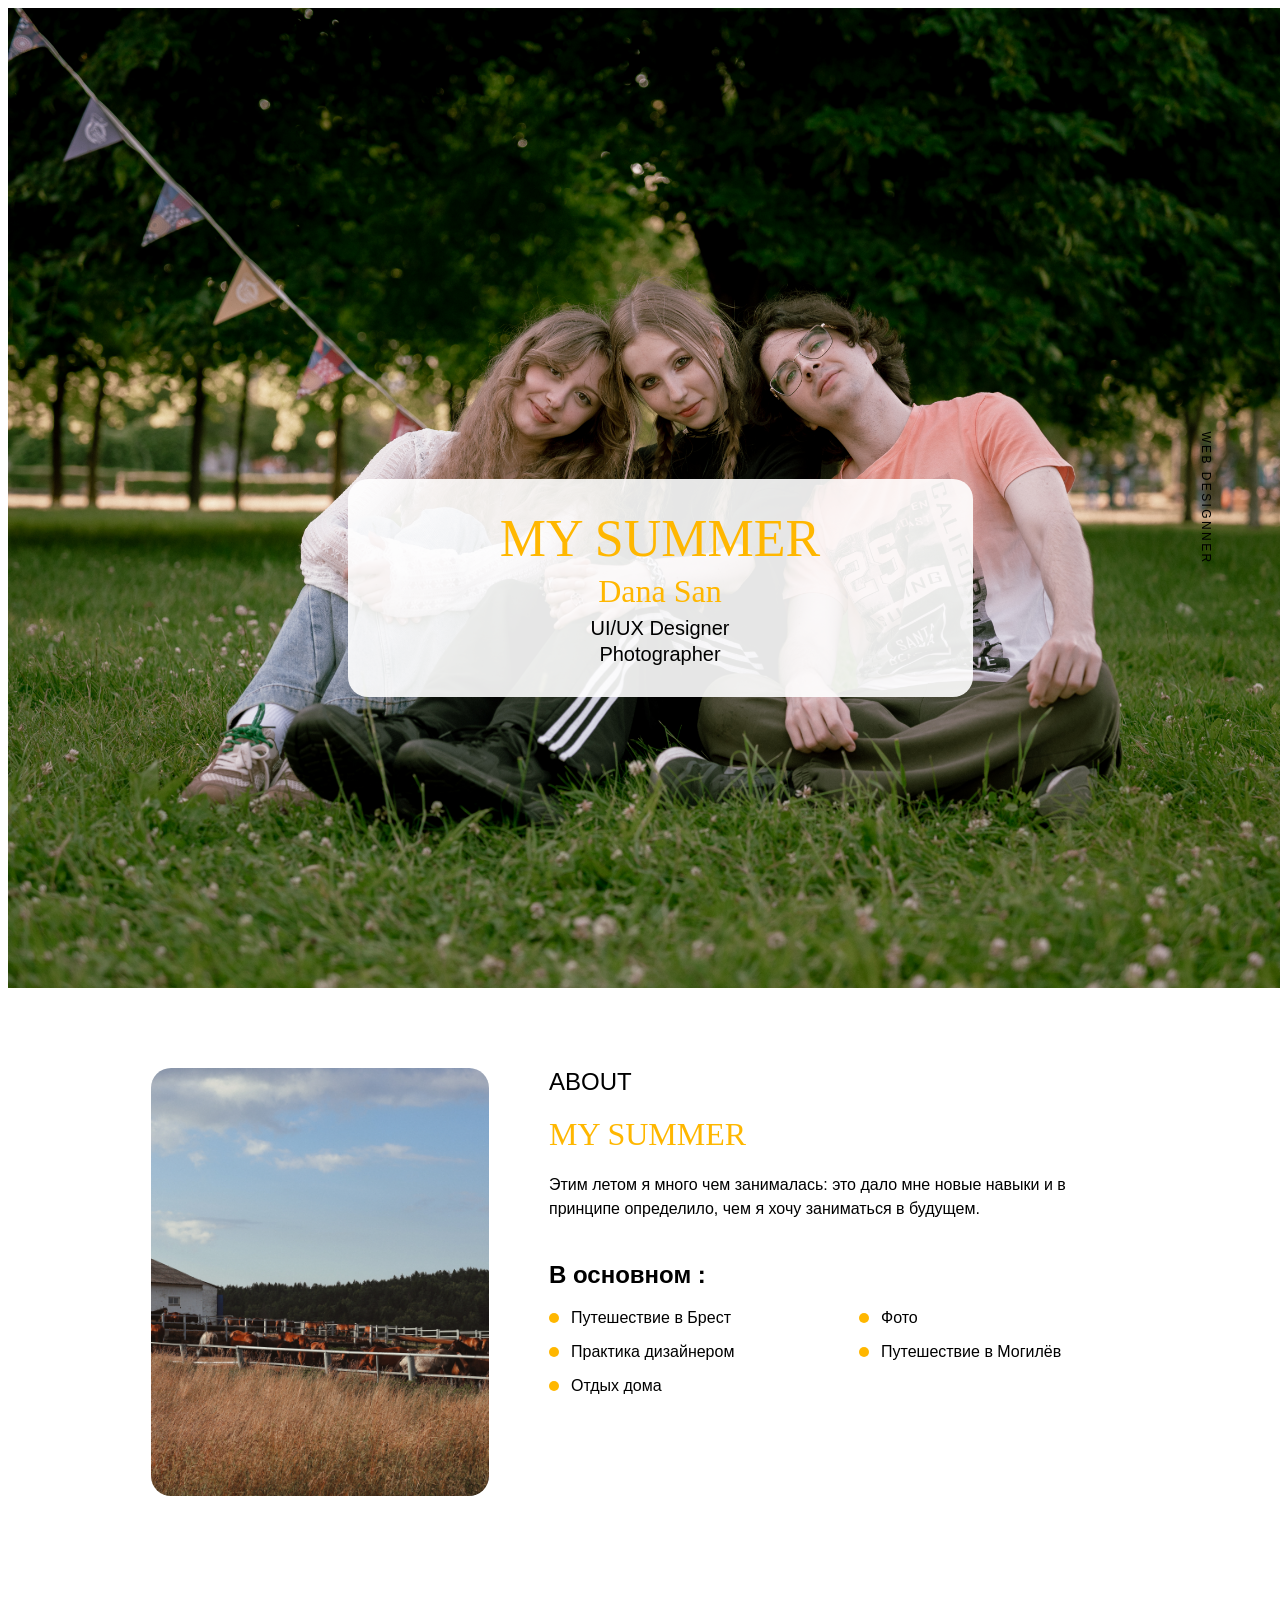
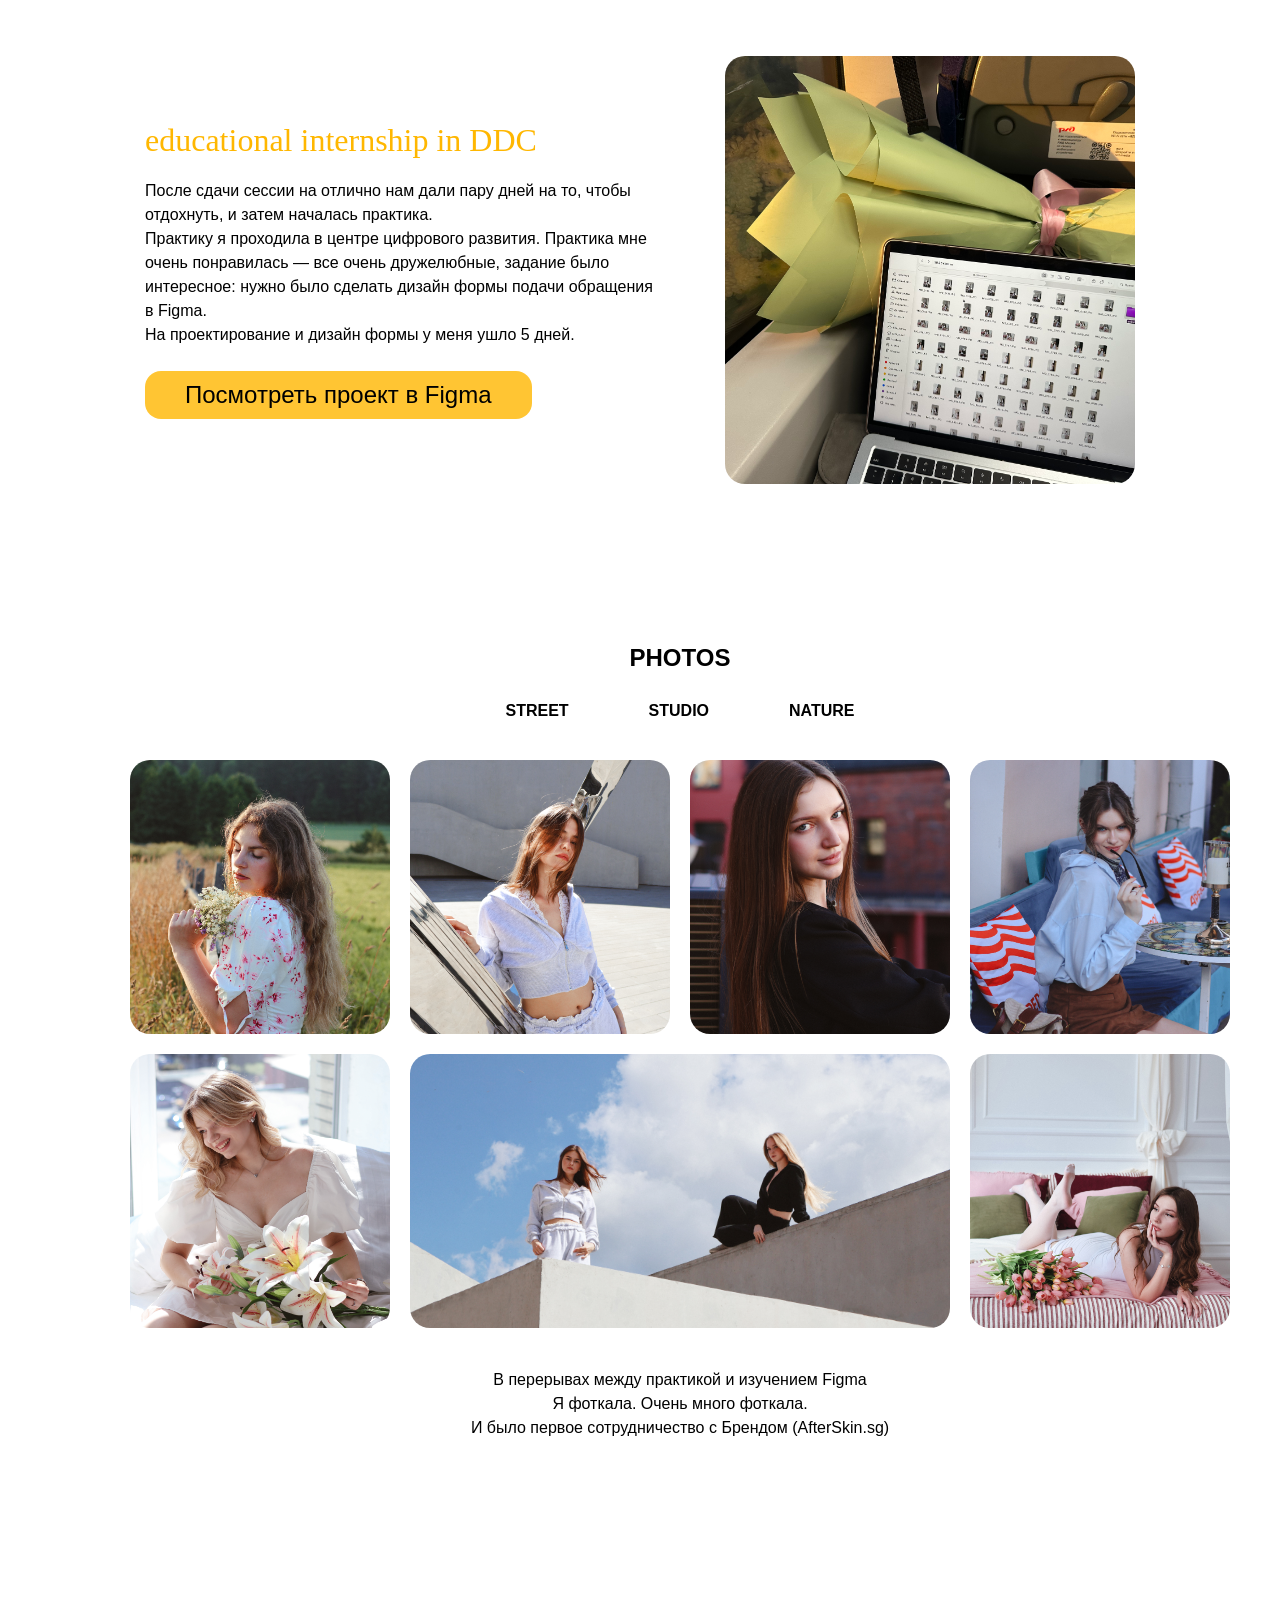
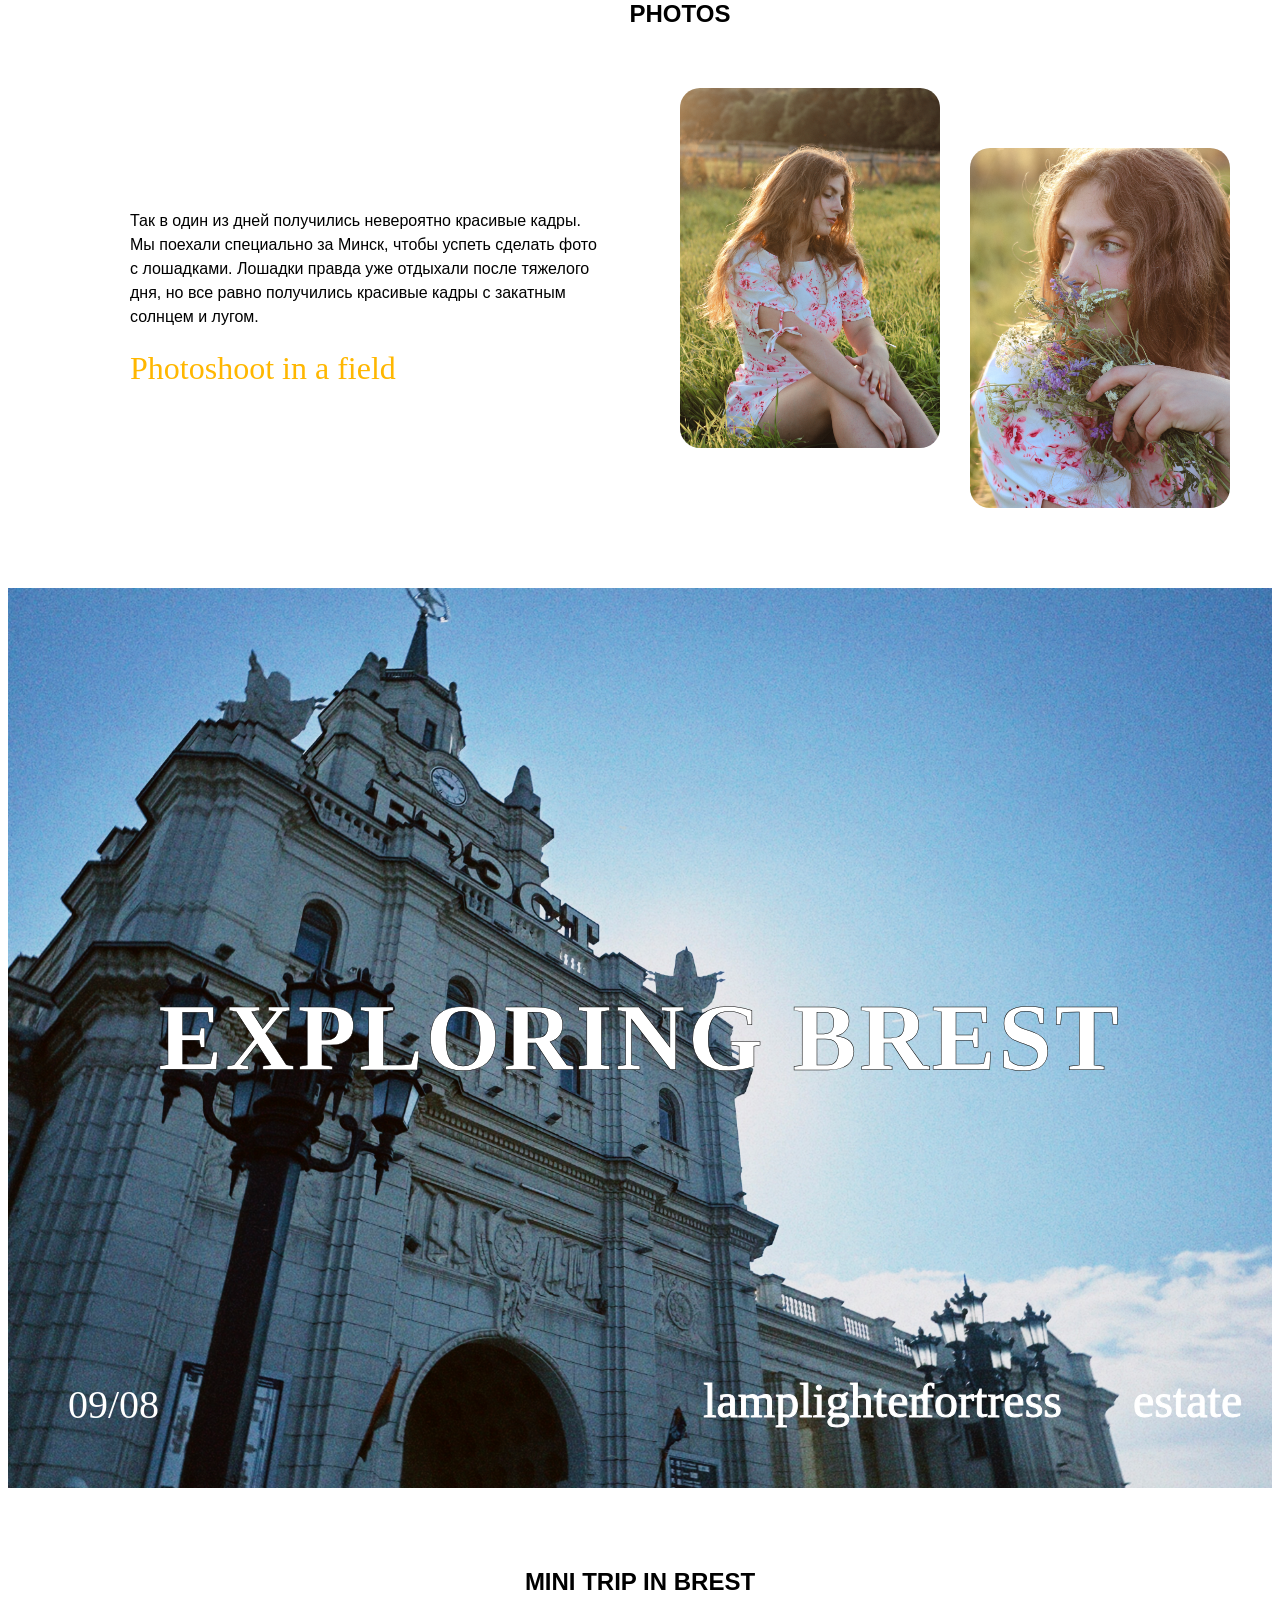
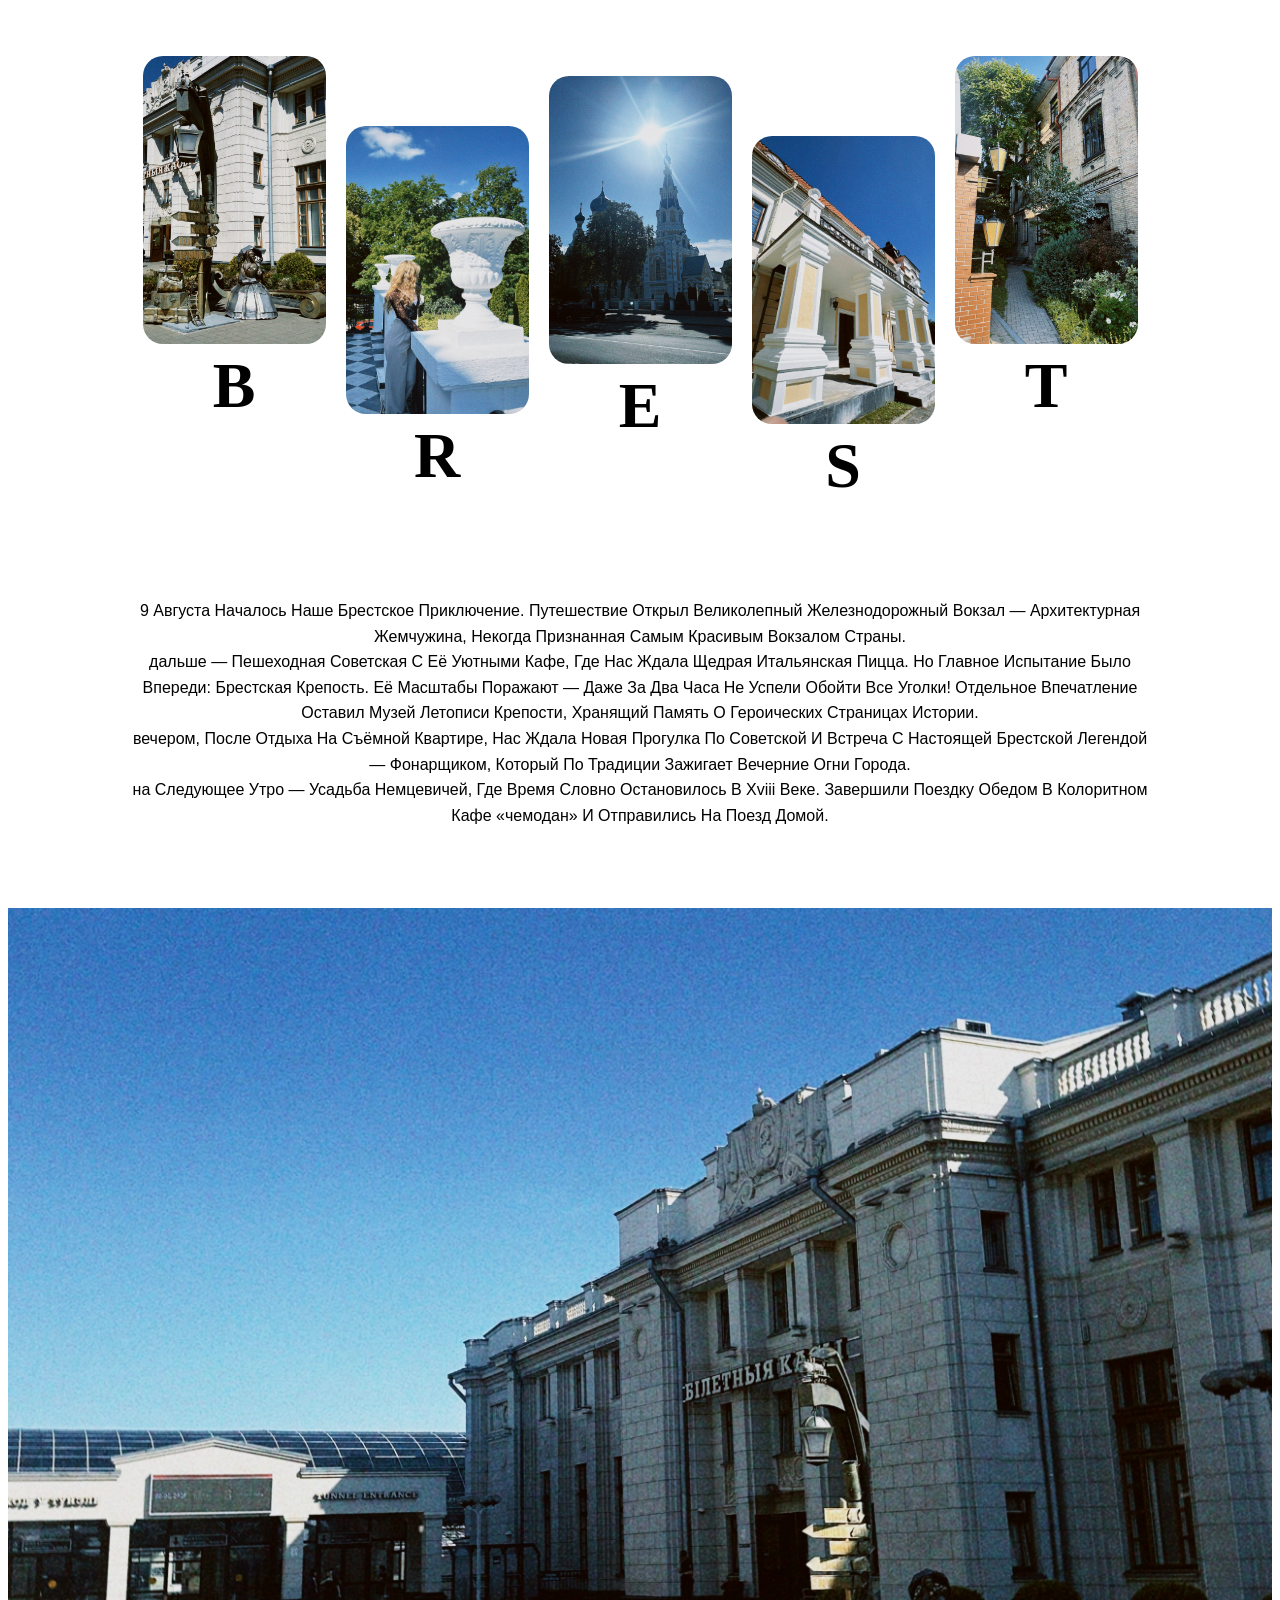
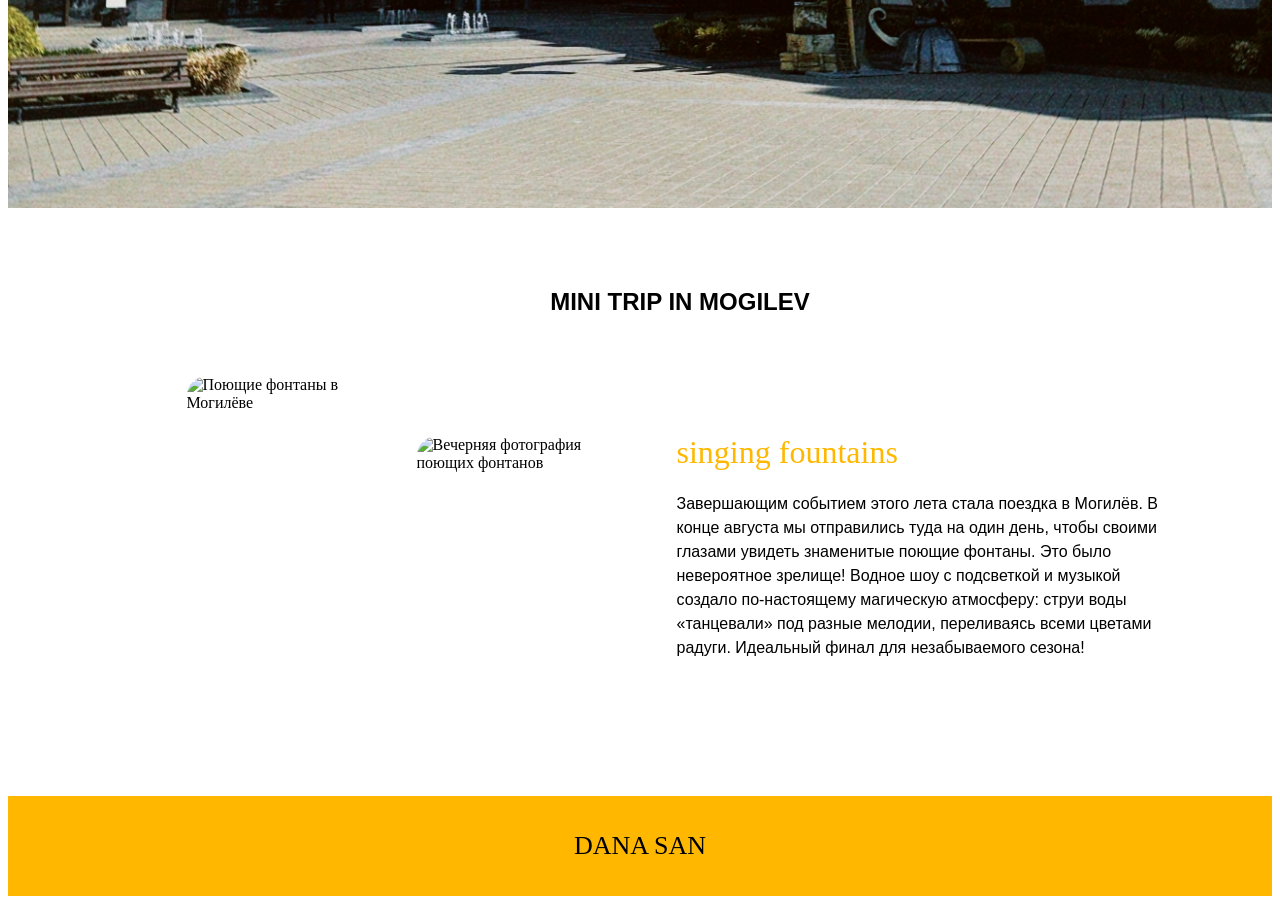
==== index.html @ e468dd1e "feat: init" ====
<!DOCTYPE html>
<html lang="ru">
<head>
<meta charset="utf-8">
<meta name="viewport" content="width=device-width, initial-scale=1">
<meta name="description" content="Летнее портфолио UI/UX дизайнера и фотографа Dana San.">
<link rel="stylesheet" href="globals.css">
<link rel="stylesheet" href="styleguide.css">
<link rel="stylesheet" href="style.css">
<title>My Summer — Dana San Visuals</title>
</head>
<body>
<main class="MY-SUMMER-WHITE">

<section class="HOME" id="home" aria-labelledby="page-title">
  <div class="lines" aria-hidden="true">
    <img class="line" src="img/line-1-2.svg" alt="">
    <img class="img" src="img/line-2.svg" alt="">
  </div>
  <div class="div" aria-hidden="true">
    <img class="line-2" src="img/line-2-2.svg" alt="">
    <img class="line-3" src="img/line-1.svg" alt="">
  </div>
  <div class="frame">
    <img class="intersect" src="img/logo.jpg" alt="" aria-hidden="true">
    <p class="text-wrapper-2">WEB DESIGNNER</p>
    <header class="frame-2">
      <h1 class="text-wrapper-3" id="page-title">MY SUMMER</h1>
      <div class="frame-3">
        <p class="text-wrapper-4">Dana San</p>
        <p class="i-am-a-UI-UX"> UI/UX Designer<br>Photographer</p>
      </div>
    </header>
  </div>
</section>

<section class="div-2" id="about" aria-labelledby="about-title">
  <!-- Фото теперь первым — оно встанет слева -->
  <img class="photo" src="img/summer landscape.jpg" alt="Фотография летнего пейзажа" loading="lazy">
  
  <div class="group-wrapper">
    <div class="group-2">
      <div class="group-3">
        <h2 class="text-wrapper-5" id="about-title">ABOUT</h2>
        <img class="vector" src="img/vector-2.svg" alt="" aria-hidden="true">
      </div>
      <h3 class="text-wrapper-6">MY SUMMER</h3>
      <p class="p">Этим летом я много чем занималась: это дало мне новые навыки и в принципе определило, чем я хочу заниматься в будущем.</p>
      <h3 class="text-wrapper-7">В основном :</h3>
      <ul class="skills-list">
        <li class="group-4">
          <span class="ellipse" aria-hidden="true"></span>
          <span class="text-wrapper-8">Путешествие в Брест </span>
        </li>
        <li class="group-5">
          <span class="ellipse" aria-hidden="true"></span>
          <span class="text-wrapper-9">Фото</span>
        </li>
        <li class="group-6">
          <span class="ellipse" aria-hidden="true"></span>
          <span class="text-wrapper-10">Практика дизайнером</span>
        </li>
        <li class="group-7">
          <span class="ellipse-2" aria-hidden="true"></span>
          <span class="text-wrapper-11">Путешествие в Могилёв</span>
        </li>
        <li class="group-8">
          <span class="ellipse-2" aria-hidden="true"></span>
          <span class="text-wrapper-12">Отдых дома</span>
        </li>
      </ul>
    </div>
  </div>
</section>

<!-- ============ DDC: кнопка теперь ВНУТРИ .frame-wrapper, под текстом ============ -->
<section class="div-2" id="portfolio" aria-labelledby="internship-title">
  <img class="photo-2" src="img/intership.jpg" alt="Рабочее пространство во время практики" loading="lazy">
  <div class="frame-wrapper">
    <article class="frame-4">
      <h2 class="text-wrapper-13" id="internship-title">educational internship in DDC</h2>
      <p class="figma">После сдачи сессии на отлично нам дали пару дней на то, чтобы отдохнуть, и затем началась практика. <br>Практику я проходила в&nbsp;центре цифрового развития. Практика мне очень понравилась — все очень дружелюбные, задание было интересное: нужно было сделать дизайн формы подачи обращения в Figma.<br>На проектирование и дизайн формы у меня ушло&nbsp;5 дней.</p>
    </article>
    <a
      class="button"
      href="https://www.figma.com/design/MxIDl7aNqGwn7ogJ7la67a/%D0%9F%D0%BE%D0%B4%D0%B0%D1%87%D0%B0-%D0%BE%D0%B1%D1%80%D0%B0%D1%89%D0%B5%D0%BD%D0%B8%D1%8F?node-id=1-3&t=fvkiMsLuhuV9FpSY-1"
      target="_blank"
      rel="noopener noreferrer"
      aria-label="Посмотреть проект в Figma (откроется в новой вкладке)"
    >
      <span class="text-wrapper-14">Посмотреть проект в Figma</span>
    </a>
  </div>
</section>

<section class="PHOTOS" aria-labelledby="photos-title">
  <div class="div-wrapper">
    <div class="group-9">
      <header class="group-10">
        <h2 class="text-wrapper-15" id="photos-title">PHOTOS</h2>
        <div class="frame-5">
          <nav class="frame-6" aria-label="Категории фотографий">
            <span class="text-wrapper-16">STREET</span>
            <span class="text-wrapper-16">STUDIO</span>
            <span class="text-wrapper-16">NATURE</span>
          </nav>
        </div>
      </header>
      <div class="group-11" role="group" aria-label="Фотогалерея">
        <img class="frame-7" src="img/Sumr 1.JPG" alt="Фото street" loading="lazy">
        <img class="dtytiui" src="img/sumr 2.JPG" alt="Фотография из галереи" loading="lazy">
        <img class="dtytiui-2" src="img/Sumr 3.JPG" alt="Фотография из галереи" loading="lazy">
        <img class="frame-8" src="img/Sumr 4.jpg" alt="Фотография из галереи" loading="lazy">
        <img class="frame-9" src="img/Sumr 5.JPG" alt="Фотография из галереи" loading="lazy">
        <img class="frame-10" src="img/sumr 6.JPG" alt="Фотография из галереи" loading="lazy">
        <img class="CASIO" src="img/Sumr 7.jpg" alt="Фотография из галереи" loading="lazy">
      </div>
      <p class="figma-afterskin-sg">В перерывах между практикой и изучением Figma<br>Я фоткала. Очень много фоткала.<br>И было первое сотрудничество с Брендом (AfterSkin.sg)</p>
    </div>
  </div>
</section>

<section class="PHOTOS-FIELD" aria-labelledby="field-title">
  <div class="frame-11">
    <header class="frame-12">
      <h2 class="text-wrapper-17" id="field-title">PHOTOS</h2>
    </header>
    <article class="frame-13">
      <p class="text-wrapper-18">Так в один из дней получились невероятно красивые кадры.<br>Мы поехали специально за Минск, чтобы успеть сделать фото с лошадками. Лошадки правда уже отдыхали после тяжелого дня, но все равно получились красивые кадры с&nbsp;закатным солнцем&nbsp;и лугом.</p>
      <h3 class="text-wrapper-19">Photoshoot in a field</h3>
    </article>
    <div class="group-12" role="group" aria-label="Фотосессия в поле">
      <img class="photo-3" src="img/ph_in_field_1.jpg" alt="Фотосессия в поле с лошадьми" loading="lazy">
      <img class="photo-4" src="img/ph_in_field_2.jpg" alt="Фотосессия в поле на закате" loading="lazy">
    </div>
  </div>
</section>

<!-- ============ BREST: порядок теперь hero → description → photo-5 ============ -->
<section class="BREST" aria-labelledby="brest-title">
  <div class="home-page">
    <p class="text-wrapper-20">lamplighter</p>
    <p class="text-wrapper-21">fortress</p>
    <p class="text-wrapper-22">estate</p>
    <h2 class="text-wrapper-23" id="brest-title">EXPLORING BREST</h2>
    <p class="text-wrapper-24">09/08</p>
  </div>
  <div class="description">
    <header class="frame-14">
      <h3 class="text-wrapper-25">MINI TRIP IN BREST</h3>
    </header>
    <article class="frame-16">
      <div class="frame-17" role="group" aria-label="Фотографии из Бреста">
        <div class="frame-18">
          <img class="photo-6" src="img/Brest 1.JPG" alt="Фотография Бреста, буква B" loading="lazy">
          <span class="text-wrapper-26" aria-hidden="true">B</span>
        </div>
        <div class="frame-19">
          <img class="photo-6" src="img/Brest 2.JPG" alt="Фотография Бреста, буква R" loading="lazy">
          <span class="text-wrapper-26" aria-hidden="true">R</span>
        </div>
        <div class="frame-20">
          <img class="photo-6" src="img/Brest 3.JPG" alt="Фотография Бреста, буква E" loading="lazy">
          <span class="text-wrapper-26" aria-hidden="true">E</span>
        </div>
        <div class="frame-21">
          <img class="photo-6" src="img/Brest 4.JPG" alt="Фотография Бреста, буква S" loading="lazy">
          <span class="text-wrapper-26" aria-hidden="true">S</span>
        </div>
        <div class="frame-22">
          <img class="photo-6" src="img/Brest 5.JPG" alt="Фотография Бреста, буква T" loading="lazy">
          <span class="text-wrapper-26" aria-hidden="true">T</span>
        </div>
      </div>
      <p class="element-XVIII">9 Августа Началось Наше Брестское Приключение. Путешествие Открыл Великолепный Железнодорожный Вокзал — Архитектурная Жемчужина, Некогда Признанная Самым Красивым Вокзалом Страны.<br>дальше — Пешеходная Советская С Её Уютными Кафе, Где Нас Ждала Щедрая Итальянская Пицца. Но Главное Испытание Было Впереди: Брестская Крепость. Её Масштабы Поражают — Даже За Два Часа Не Успели Обойти Все Уголки! Отдельное Впечатление Оставил Музей Летописи Крепости, Хранящий Память О Героических Страницах Истории.<br>вечером, После Отдыха На Съёмной Квартире, Нас Ждала Новая Прогулка По Советской И Встреча С Настоящей Брестской Легендой — Фонарщиком, Который По Традиции Зажигает Вечерние Огни Города.<br>на Следующее Утро — Усадьба Немцевичей, Где Время Словно Остановилось В Xviii Веке. Завершили Поездку Обедом В Колоритном Кафе «чемодан» И Отправились На Поезд Домой.</p>
    </article>
  </div>
  <!-- Архитектура Бреста теперь в самом конце секции -->
  <img class="photo-5" src="img/brest last.jpg" alt="Архитектура Бреста" loading="lazy">
</section>

<section class="MOGILEV" aria-labelledby="mogilev-title">
  <header class="frame-14">
    <h2 class="text-wrapper-25" id="mogilev-title">MINI TRIP IN MOGILEV</h2>
  </header>
  <div class="frame-23">
    <div class="group-13" role="group" aria-label="Фотографии из Могилёва">
      <img class="photo-3" src="img/mogilev 1.JPG" alt="Поющие фонтаны в Могилёве" loading="lazy">
      <img class="photo-4" src="img/mogilev 2.JPG" alt="Вечерняя фотография поющих фонтанов" loading="lazy">
    </div>
    <article class="frame-24">
      <h3 class="text-wrapper-13">singing fountains</h3>
      <p class="text-wrapper-27">Завершающим событием этого лета стала поездка в Могилёв. В конце августа мы отправились туда на один день, чтобы своими глазами увидеть знаменитые поющие фонтаны. Это было невероятное зрелище! Водное шоу с подсветкой и музыкой создало по-настоящему магическую атмосферу: струи воды «танцевали» под разные мелодии, переливаясь всеми цветами радуги. Идеальный финал для незабываемого сезона!</p>
    </article>
  </div>
</section>

<footer class="FOOTER">
  <div class="FOOTER-2">
    <div class="group-14">
      <nav class="menu" aria-label="Основная навигация">
        <a class="text-wrapper-28" href="#home">HOME</a>
        <a class="text-wrapper-29" href="#about">ABOUT</a>
        <a class="text-wrapper-30" href="#portfolio">PORTFOLIO</a>
        <a class="text-wrapper-31" href="#home">RESUME</a>
        <a class="text-wrapper-32" href="#home">CONTACT</a>
      </nav>
      <p class="text-wrapper-33">DANA SAN</p>
      <p class="text-wrapper-34">Copyright by Nikita Bielavin 2023</p>
    </div>
  </div>
</footer>

</main>
</body>
</html>
---- styleguide.css ----
:root {
  --yellow: #ffb700;
  --black: #000000;
  --white: #ffffff;

  --h-1-font-family: "Poppins", Helvetica, sans-serif;
  --h-1-font-weight: 700;
  --h-1-font-size: 24px;

  --h-2-font-family: "Poppins", Helvetica, sans-serif;
  --h-2-font-weight: 600;
  --h-2-font-size: 16px;

  --body-font-family: "Inter", Helvetica, sans-serif;
  --body-font-weight: 400;
  --body-font-size: 16px;
}
---- style.css ----
/* ========== ОБЩЕЕ ========== */
.MY-SUMMER-WHITE {
  display: block;
  width: 100%;
  margin: 0 auto;
  background-color: #ffffff;
  color: #000000;
}

/* ========== HOME ========== */
.HOME {
  position: relative;
  width: 100%;
  min-height: 900px;
  background-image: url(./img/logo.jpg);
  background-size: cover;
  background-position: center;
  display: flex;
  align-items: center;
  justify-content: center;
  padding: 40px 20px;
}

.HOME .lines,
.HOME .div,
.HOME .intersect {
  display: none;
}

.HOME .frame {
  position: relative;
  width: 100%;
  height: 100%;
  display: flex;
  align-items: center;
  justify-content: center;
  padding-top: 180px;
}

.HOME .group {
  position: absolute;
  top: 40px;
  left: 60px;
}

.HOME .text-wrapper {
  font-family: "Pacifico", cursive;
  font-weight: 400;
  color: var(--yellow);
  font-size: 16px;
  margin: 0;
}

.HOME .text-wrapper-2 {
  position: absolute;
  right: 20px;
  top: 50%;
  transform: translateY(-50%) rotate(90deg);
  transform-origin: center;
  font-family: "Poppins", sans-serif;
  font-size: 12px;
  letter-spacing: 2.4px;
  color: #000;
  margin: 0;
}

.HOME .frame-2 {
  display: flex;
  flex-direction: column;
  align-items: center;
  justify-content: center;
  gap: 5px;
  padding: 30px 60px;
  background-color: rgba(255, 255, 255, 0.9);
  border-radius: 20px;
  text-align: center;
  max-width: 505px;
  width: 100%;
}

.HOME .text-wrapper-3 {
  font-family: "Pacifico", cursive;
  font-weight: 400;
  color: var(--yellow);
  font-size: 52px;
  margin: 0;
  line-height: 1.15;
  white-space: nowrap;
}

.HOME .frame-3 {
  display: flex;
  flex-direction: column;
  align-items: center;
  gap: 5px;
}

.HOME .text-wrapper-4 {
  font-family: "Pacifico", cursive;
  font-weight: 400;
  color: var(--yellow);
  font-size: 32px;
  margin: 0;
}

.HOME .i-am-a-UI-UX {
  font-family: "Poppins", sans-serif;
  font-size: 20px;
  color: #000;
  text-align: center;
  margin: 0;
  line-height: 1.3;
}

/* ========== ОБЩАЯ СЕКЦИЯ .div-2 ========== */
.div-2 {
  display: flex;
  flex-wrap: wrap;
  justify-content: center;
  align-items: flex-start;
  gap: 60px;
  padding: 80px 40px;
  background-color: #ffffff;
}

.div-2 .group-wrapper {
  flex: 1 1 480px;
  max-width: 580px;
  min-width: 280px;
}

.div-2 .group-2 {
  display: flex;
  flex-direction: column;
  gap: 20px;
}

.div-2 .group-3 {
  display: flex;
  align-items: center;
  gap: 19px;
}

.div-2 .text-wrapper-5 {
  font-family: "Poppins", sans-serif;
  font-weight: 400;
  font-size: 24px;
  margin: 0;
}

.div-2 .vector {
  width: 72px;
  height: 2px;
}

.div-2 .text-wrapper-6 {
  font-family: "Pacifico", cursive;
  font-weight: 400;
  color: var(--yellow);
  font-size: 32px;
  margin: 0;
}

.div-2 .p {
  font-family: "Poppins", sans-serif;
  font-size: 16px;
  margin: 0;
  line-height: 1.5;
}

.div-2 .text-wrapper-7 {
  font-family: "Poppins", sans-serif;
  font-weight: 700;
  font-size: 24px;
  margin: 20px 0 0 0;
}

.skills-list {
  list-style: none;
  padding: 0;
  margin: 0;
  display: grid;
  grid-template-columns: 1fr 1fr;
  gap: 16px 40px;
}

.skills-list li {
  display: flex;
  align-items: center;
  gap: 12px;
  font-family: "Poppins", sans-serif;
  font-size: 16px;
}

.skills-list .ellipse,
.skills-list .ellipse-2 {
  flex: 0 0 10px;
  width: 10px;
  height: 10px;
  background-color: var(--yellow);
  border-radius: 50%;
  display: inline-block;
}

.div-2 .photo {
  flex: 0 1 338px;
  max-width: 100%;
  width: 338px;
  height: 428px;
  object-fit: cover;
  border-radius: 20px;
}

/* ========== ПОРТФОЛИО (практика) ========== */
#portfolio {
  align-items: center;
}

#portfolio .frame-wrapper {
  flex: 1 1 480px;
  max-width: 520px;
  min-width: 280px;
  order: 1;
  display: flex;
  flex-direction: column;
  gap: 24px;
  align-items: flex-start;
}

#portfolio .frame-4 {
  display: flex;
  flex-direction: column;
  gap: 20px;
  width: 100%;
}

#portfolio .text-wrapper-13 {
  font-family: "Pacifico", cursive;
  font-weight: 400;
  color: var(--yellow);
  font-size: 32px;
  margin: 0;
  line-height: 1.2;
}

#portfolio .figma {
  font-family: "Poppins", sans-serif;
  font-size: 16px;
  margin: 0;
  line-height: 1.5;
}

#portfolio .button {
  display: inline-flex;
  align-items: center;
  gap: 10px;
  padding: 10px 40px;
  background-color: rgba(255, 183, 0, 0.8);
  border-radius: 16px;
  font-family: "Poppins", sans-serif;
  font-size: 24px;
  margin: 0;
  align-self: flex-start;
  transition: background-color 0.2s;
  color: #000;
  text-decoration: none;
}

#portfolio .button:hover {
  background-color: rgba(255, 183, 0, 1);
}

#portfolio .vector-2 {
  width: 16px;
  height: 9px;
}

#portfolio .photo-2 {
  flex: 0 1 410px;
  max-width: 100%;
  width: 410px;
  height: 428px;
  object-fit: cover;
  border-radius: 20px;
  order: 2;
}

/* ========== PHOTOS (галерея) ========== */
.PHOTOS {
  width: 100%;
  padding: 80px 40px;
  background-color: #ffffff;
}

.PHOTOS .div-wrapper {
  max-width: 1100px;
  width: 100%;
  margin: 0 auto;
}

.PHOTOS .group-9 {
  display: flex;
  flex-direction: column;
  gap: 40px;
}

.PHOTOS .group-10 {
  display: flex;
  flex-direction: column;
  align-items: center;
  gap: 30px;
}

.PHOTOS .text-wrapper-15 {
  font-family: "Poppins", sans-serif;
  font-weight: 700;
  font-size: 24px;
  margin: 0;
  text-align: center;
}

.PHOTOS .frame-5 {
  display: flex;
  flex-direction: column;
  align-items: center;
  gap: 10px;
}

.PHOTOS .frame-6 {
  display: flex;
  justify-content: center;
  flex-wrap: wrap;
  gap: 80px;
}

.PHOTOS .text-wrapper-16 {
  font-family: "Poppins", sans-serif;
  font-weight: 600;
  font-size: 16px;
  padding: 0;
  background: transparent;
  color: #000;
}

.PHOTOS .group-11 {
  display: grid;
  grid-template-columns: repeat(4, 1fr);
  gap: 20px;
  width: 100%;
}

.PHOTOS .group-11 img {
  width: 100%;
  height: 274px;
  object-fit: cover;
  border-radius: 20px;
}

.PHOTOS .group-11 img:nth-child(6) {
  grid-column: span 2;
}

.PHOTOS .figma-afterskin-sg {
  font-family: "Poppins", sans-serif;
  font-size: 16px;
  text-align: center;
  margin: 0;
  line-height: 1.5;
}

/* ========== PHOTOS-FIELD ========== */
.PHOTOS-FIELD {
  width: 100%;
  padding: 80px 40px;
  background-color: #ffffff;
}

.PHOTOS-FIELD .frame-11 {
  max-width: 1100px;
  width: 100%;
  margin: 0 auto;
  display: grid;
  grid-template-columns: 1fr auto;
  grid-template-areas:
    "title  title"
    "text   photos";
  gap: 60px 80px;
  align-items: center;
}

.PHOTOS-FIELD .frame-12 {
  grid-area: title;
  display: flex;
  flex-direction: column;
  align-items: center;
  gap: 10px;
  justify-self: center;
}

.PHOTOS-FIELD .text-wrapper-17 {
  font-family: "Poppins", sans-serif;
  font-weight: 700;
  font-size: 24px;
  margin: 0;
}

.PHOTOS-FIELD .frame-13 {
  grid-area: text;
  display: flex;
  flex-direction: column;
  gap: 20px;
  max-width: 497px;
  justify-self: start;
}

.PHOTOS-FIELD .text-wrapper-18 {
  font-family: "Poppins", sans-serif;
  font-size: 16px;
  margin: 0;
  line-height: 1.5;
}

.PHOTOS-FIELD .text-wrapper-19 {
  font-family: "Pacifico", cursive;
  font-weight: 400;
  color: var(--yellow);
  font-size: 32px;
  margin: 0;
  line-height: 1.2;
}

.PHOTOS-FIELD .group-12 {
  grid-area: photos;
  display: flex;
  gap: 30px;
  align-items: flex-start;
  justify-self: end;
}

.PHOTOS-FIELD .group-12 .photo-3,
.PHOTOS-FIELD .group-12 .photo-4 {
  width: 260px;
  height: 360px;
  object-fit: cover;
  border-radius: 20px;
}

.PHOTOS-FIELD .group-12 .photo-4 {
  margin-top: 60px;
}

/* ========== BREST ========== */
.BREST {
  width: 100%;
  background-color: #ffffff;
  display: flex;
  flex-direction: column;
}

.BREST .home-page {
  position: relative;
  width: 100%;
  height: 900px;
  background-image: url(./img/Brest\ 0.JPG);
  background-size: cover;
  background-position: center;
  display: flex;
  flex-direction: column;
  align-items: center;
  justify-content: center;
  flex: 0 0 auto;
}

.BREST .text-wrapper-23 {
  font-family: "Irish Grover", cursive;
  font-size: 96px;
  color: #ffffff;
  -webkit-text-stroke: 0.5px #000;
  text-align: center;
  margin: 0;
  letter-spacing: 2.88px;
  line-height: 1;
}

.BREST .text-wrapper-24 {
  position: absolute;
  left: 60px;
  bottom: 60px;
  font-family: "Irish Grover", cursive;
  font-size: 40px;
  color: #ffffff;
  margin: 0;
}

.BREST .text-wrapper-20,
.BREST .text-wrapper-21,
.BREST .text-wrapper-22 {
  position: absolute;
  bottom: 60px;
  font-family: "Island Moments", cursive;
  font-size: 48px;
  color: #ffffff;
  -webkit-text-stroke: 1px #ffffff;
  margin: 0;
  white-space: nowrap;
}

.BREST .text-wrapper-20 { left: 55%; }
.BREST .text-wrapper-21 { left: 72%; }
.BREST .text-wrapper-22 { left: 89%; }

.BREST .description {
  width: 100%;
  max-width: 1100px;
  margin: 0 auto;
  padding: 80px 40px;
  display: flex;
  flex-direction: column;
  align-items: center;
  gap: 60px;
  background-color: #ffffff;
  flex: 0 0 auto;
}

.BREST .frame-14 {
  display: flex;
  flex-direction: column;
  align-items: center;
  gap: 15px;
}

.BREST .frame-14 .frame-15 {
  display: flex;
  flex-direction: column;
  align-items: center;
  gap: 10px;
}

.BREST .frame-14 .frame-6 {
  display: flex;
  flex-wrap: wrap;
  justify-content: center;
  gap: 80px;
}

.BREST .text-wrapper-25 {
  font-family: "Poppins", sans-serif;
  font-weight: 700;
  font-size: 24px;
  margin: 0;
  text-align: center;
}

.BREST .frame-16 {
  display: flex;
  flex-direction: column;
  align-items: center;
  gap: 60px;
  width: 100%;
}

.BREST .frame-17 {
  display: flex;
  justify-content: center;
  align-items: flex-start;
  gap: 20px;
  width: 100%;
  min-height: 420px;
  padding-bottom: 40px;
}

.BREST .frame-18,
.BREST .frame-19,
.BREST .frame-20,
.BREST .frame-21,
.BREST .frame-22 {
  display: flex;
  flex-direction: column;
  align-items: center;
  gap: 10px;
  flex: 0 0 auto;
}

.BREST .frame-18 { margin-top: 0; }
.BREST .frame-19 { margin-top: 70px; }
.BREST .frame-20 { margin-top: 20px; }
.BREST .frame-21 { margin-top: 80px; }
.BREST .frame-22 { margin-top: 0; }

.BREST .photo-6 {
  width: 183px;
  height: 288px;
  object-fit: cover;
  border-radius: 20px;
}

.BREST .text-wrapper-26 {
  font-family: "Caveat", cursive;
  font-weight: 700;
  font-size: 64px;
  color: #000;
  line-height: 1;
}

.BREST .element-XVIII {
  font-family: "Inter", sans-serif;
  font-size: 16px;
  text-align: center;
  margin: 0;
  line-height: 1.6;
  max-width: 1030px;
}

.BREST .photo-5 {
  position: static;
  width: 100%;
  height: 900px;
  object-fit: cover;
  display: block;
  flex: 0 0 auto;
}

/* ========== MOGILEV ========== */
.MOGILEV {
  width: 100%;
  padding: 80px 40px;
  background-color: #ffffff;
  display: flex;
  flex-direction: column;
  align-items: center;
  gap: 60px;
}

.MOGILEV .frame-14 {
  display: flex;
  flex-direction: column;
  align-items: center;
  gap: 15px;
}

.MOGILEV .text-wrapper-25 {
  font-family: "Poppins", sans-serif;
  font-weight: 700;
  font-size: 24px;
  margin: 0;
  text-align: center;
}

.MOGILEV .frame-23 {
  width: 100%;
  max-width: 1100px;
  display: flex;
  flex-wrap: wrap;
  align-items: center;
  justify-content: center;
  gap: 60px;
}

.MOGILEV .group-13 {
  display: flex;
  gap: 30px;
  align-items: flex-start;
  flex: 0 1 auto;
  order: 1;
}

.MOGILEV .group-13 .photo-3,
.MOGILEV .group-13 .photo-4 {
  width: 200px;
  height: 280px;
  object-fit: cover;
  border-radius: 20px;
}

.MOGILEV .group-13 .photo-4 {
  margin-top: 60px;
}

.MOGILEV .frame-24 {
  display: flex;
  flex-direction: column;
  gap: 20px;
  flex: 1 1 340px;
  max-width: 497px;
  order: 2;
}

.MOGILEV .text-wrapper-13 {
  font-family: "Pacifico", cursive;
  font-weight: 400;
  color: var(--yellow);
  font-size: 32px;
  margin: 0;
  line-height: 1.2;
}

.MOGILEV .text-wrapper-27 {
  font-family: "Poppins", sans-serif;
  font-size: 16px;
  margin: 0;
  line-height: 1.5;
}

/* ========== FOOTER ========== */
.FOOTER {
  width: 100%;
  height: 100px;
  background-color: var(--yellow);
  display: flex;
  align-items: center;
  justify-content: center;
}

.FOOTER-2 {
  display: flex;
  align-items: center;
  justify-content: center;
  width: 100%;
  height: 100%;
}

.FOOTER .group-14 {
  display: flex;
  align-items: center;
  justify-content: center;
}

.FOOTER .menu,
.FOOTER .text-wrapper-34 {
  display: none;
}

.FOOTER .text-wrapper-33 {
  font-family: "Pacifico", cursive;
  font-weight: 400;
  font-size: 26px;
  color: #000;
  margin: 0;
}

/* =================================================================
   АДАПТИВ
   ================================================================= */

/* ========== Планшеты и небольшие ноутбуки (≤ 900px) ========== */
@media (max-width: 900px) {

  /* ---------- HOME ---------- */
  /* Карточка с MY SUMMER — компактная, не растягивается */
  .HOME {
    min-height: 500px;
    padding: 16px 12px;
  }

  .HOME .frame {
    padding-top: 40px;
  }

  .HOME .frame-2 {
    max-width: 320px;      /* было 100% — больше не растягивается */
    width: 100%;
    padding: 20px 16px;
    border-radius: 16px;
  }

  .HOME .text-wrapper-3 {
    font-size: 32px;       /* было 52/40 — компактнее */
    white-space: normal;
  }

  .HOME .text-wrapper-4 {
    font-size: 20px;
  }

  .HOME .i-am-a-UI-UX {
    font-size: 13px;
    line-height: 1.25;
  }

  /* ---------- About / Portfolio ---------- */
  .div-2 {
    padding: 30px 12px;    /* было 80/40 → 30/12 */
    gap: 24px;
  }

  .div-2 .photo,
  #portfolio .photo-2 {
    width: 100%;
    max-width: 340px;      /* не растягиваем на всю ширину */
    height: auto;
    aspect-ratio: 3 / 4;
    margin: 0 auto;        /* центрируем */
    order: 0 !important;
  }

  #portfolio .frame-wrapper {
    order: 0 !important;
  }

  .div-2 .text-wrapper-5 { font-size: 18px; }
  .div-2 .text-wrapper-6 { font-size: 24px; }
  .div-2 .text-wrapper-7 { font-size: 18px; margin-top: 12px; }

  .div-2 .p,
  .skills-list li {
    font-size: 14px;
    line-height: 1.45;
  }

  .skills-list {
    grid-template-columns: 1fr;
    gap: 8px;
  }

  #portfolio .text-wrapper-13 { font-size: 24px; }
  #portfolio .figma { font-size: 14px; line-height: 1.45; }

  #portfolio .button {
    font-size: 15px;
    padding: 10px 20px;
    align-self: stretch;
    justify-content: center;
  }

  /* ---------- PHOTOS (галерея) ---------- */
  .PHOTOS {
    padding: 30px 12px;
  }

  .PHOTOS .group-9 { gap: 24px; }

  .PHOTOS .group-11 {
    grid-template-columns: repeat(2, 1fr);
    gap: 8px;              /* было 12 — плотнее */
  }

  .PHOTOS .group-11 img {
    height: auto;
    aspect-ratio: 3 / 4;   /* меньше по высоте */
    border-radius: 14px;
  }

  /* Переставляем порядок: широкая .frame-10 — 5-й по счёту,
     затем две одиночные .frame-9 и .CASIO */
  .PHOTOS .group-11 .frame-7   { order: 1; }
  .PHOTOS .group-11 .dtytiui   { order: 2; }
  .PHOTOS .group-11 .dtytiui-2 { order: 3; }
  .PHOTOS .group-11 .frame-8   { order: 4; }
  .PHOTOS .group-11 .frame-10  { order: 5; }
  .PHOTOS .group-11 .frame-9   { order: 6; }
  .PHOTOS .group-11 .CASIO     { order: 7; }

  /* Широкая — на всю ширину, но ниже по высоте */
  .PHOTOS .group-11 .frame-10 {
    grid-column: span 2;
    aspect-ratio: 2 / 1;
  }

  .PHOTOS .frame-6 {
    gap: 20px;
  }

  .PHOTOS .text-wrapper-15 { font-size: 18px; }
  .PHOTOS .text-wrapper-16 { font-size: 13px; }

  .PHOTOS .figma-afterskin-sg {
    font-size: 13px;
    text-align: left;
    line-height: 1.45;
  }

  /* ---------- PHOTOS-FIELD ---------- */
  .PHOTOS-FIELD {
    padding: 30px 12px;
  }

  .PHOTOS-FIELD .frame-11 {
    grid-template-columns: 1fr;
    grid-template-areas:
      "title"
      "text"
      "photos";
    gap: 20px;
    justify-items: center;
  }

  .PHOTOS-FIELD .text-wrapper-17 { font-size: 18px; }
  .PHOTOS-FIELD .text-wrapper-18 { font-size: 14px; line-height: 1.45; }
  .PHOTOS-FIELD .text-wrapper-19 { font-size: 24px; }

  .PHOTOS-FIELD .frame-13 {
    justify-self: center;
    max-width: 100%;
  }

  .PHOTOS-FIELD .group-12 {
    flex-wrap: wrap;
    justify-content: center;
    gap: 10px;
    justify-self: center;
  }

  .PHOTOS-FIELD .group-12 .photo-3,
  .PHOTOS-FIELD .group-12 .photo-4 {
    width: calc(50% - 5px);
    max-width: 180px;
    height: auto;
    aspect-ratio: 3 / 4;
    border-radius: 14px;
  }

  .PHOTOS-FIELD .group-12 .photo-4 {
    margin-top: 0;
  }

  /* ---------- BREST ---------- */
  .BREST .home-page {
    height: 400px;         /* было 500 — компактнее */
  }

  .BREST .text-wrapper-23 {
    font-size: 36px;
    letter-spacing: 1px;
  }

  .BREST .text-wrapper-24 {
    left: 16px;
    bottom: 16px;
    font-size: 20px;
  }

  .BREST .text-wrapper-20,
  .BREST .text-wrapper-21,
  .BREST .text-wrapper-22 {
    display: none;
  }

  .BREST .description {
    padding: 30px 12px;
    gap: 24px;
  }

  .BREST .text-wrapper-25 { font-size: 18px; }

  .BREST .frame-17 {
    flex-wrap: wrap;
    min-height: 0;
    padding-bottom: 0;
    gap: 10px;
  }

  .BREST .frame-18,
  .BREST .frame-19,
  .BREST .frame-20,
  .BREST .frame-21,
  .BREST .frame-22 {
    margin-top: 0 !important;
  }

  .BREST .photo-6 {
    width: 100px;
    height: 150px;
    border-radius: 12px;
  }

  .BREST .text-wrapper-26 {
    font-size: 32px;
  }

  .BREST .element-XVIII {
    font-size: 13px;
    text-align: left;
    line-height: 1.5;
  }

  .BREST .photo-5 {
    height: 320px;         /* было 400 — компактнее */
  }

  /* ---------- MOGILEV ---------- */
  .MOGILEV {
    padding: 30px 12px;
    gap: 24px;
  }

  .MOGILEV .text-wrapper-25 { font-size: 18px; }

  .MOGILEV .frame-23 {
    flex-direction: column;
    gap: 24px;
  }

  .MOGILEV .group-13 {
    flex-wrap: wrap;
    justify-content: center;
    gap: 10px;
    order: 1;
  }

  .MOGILEV .group-13 .photo-3,
  .MOGILEV .group-13 .photo-4 {
    width: calc(50% - 5px);
    max-width: 160px;
    height: auto;
    aspect-ratio: 3 / 4;
    border-radius: 14px;
  }

  .MOGILEV .group-13 .photo-4 {
    margin-top: 0;
  }

  .MOGILEV .frame-24 {
    order: 2;
    gap: 12px;
  }

  .MOGILEV .text-wrapper-13 { font-size: 24px; }
  .MOGILEV .text-wrapper-27 { font-size: 14px; line-height: 1.45; }

  /* ---------- FOOTER ---------- */
  .FOOTER {
    height: 64px;
  }

  .FOOTER .text-wrapper-33 {
    font-size: 20px;
  }
}

/* ========== Телефоны (≤ 600px) ========== */
@media (max-width: 600px) {
  .PHOTOS .frame-6 {
    gap: 12px;
  }

  .skills-list {
    gap: 6px;
  }

  .div-2 .photo,
  #portfolio .photo-2 {
    max-width: 280px;
    aspect-ratio: 1 / 1;   /* квадрат — компактнее */
  }

  .BREST .home-page {
    height: 320px;
  }

  .BREST .photo-5 {
    height: 240px;
  }

  .BREST .photo-6 {
    width: 88px;
    height: 130px;
  }

  .BREST .text-wrapper-26 {
    font-size: 26px;
  }
}

/* ========== Очень узкие экраны (≤ 380px) ========== */
@media (max-width: 380px) {
  .HOME .frame-2 {
    max-width: 280px;
    padding: 16px 12px;
  }

  .HOME .text-wrapper-3 { font-size: 28px; }
  .HOME .text-wrapper-4 { font-size: 18px; }

  .div-2 .text-wrapper-5,
  .BREST .text-wrapper-25,
  .MOGILEV .text-wrapper-25 { font-size: 16px; }

  .BREST .text-wrapper-23 { font-size: 28px; }

  .PHOTOS .text-wrapper-15,
  .PHOTOS-FIELD .text-wrapper-17 { font-size: 16px; }

  #portfolio .text-wrapper-13,
  .PHOTOS-FIELD .text-wrapper-19,
  .MOGILEV .text-wrapper-13 { font-size: 20px; }
}
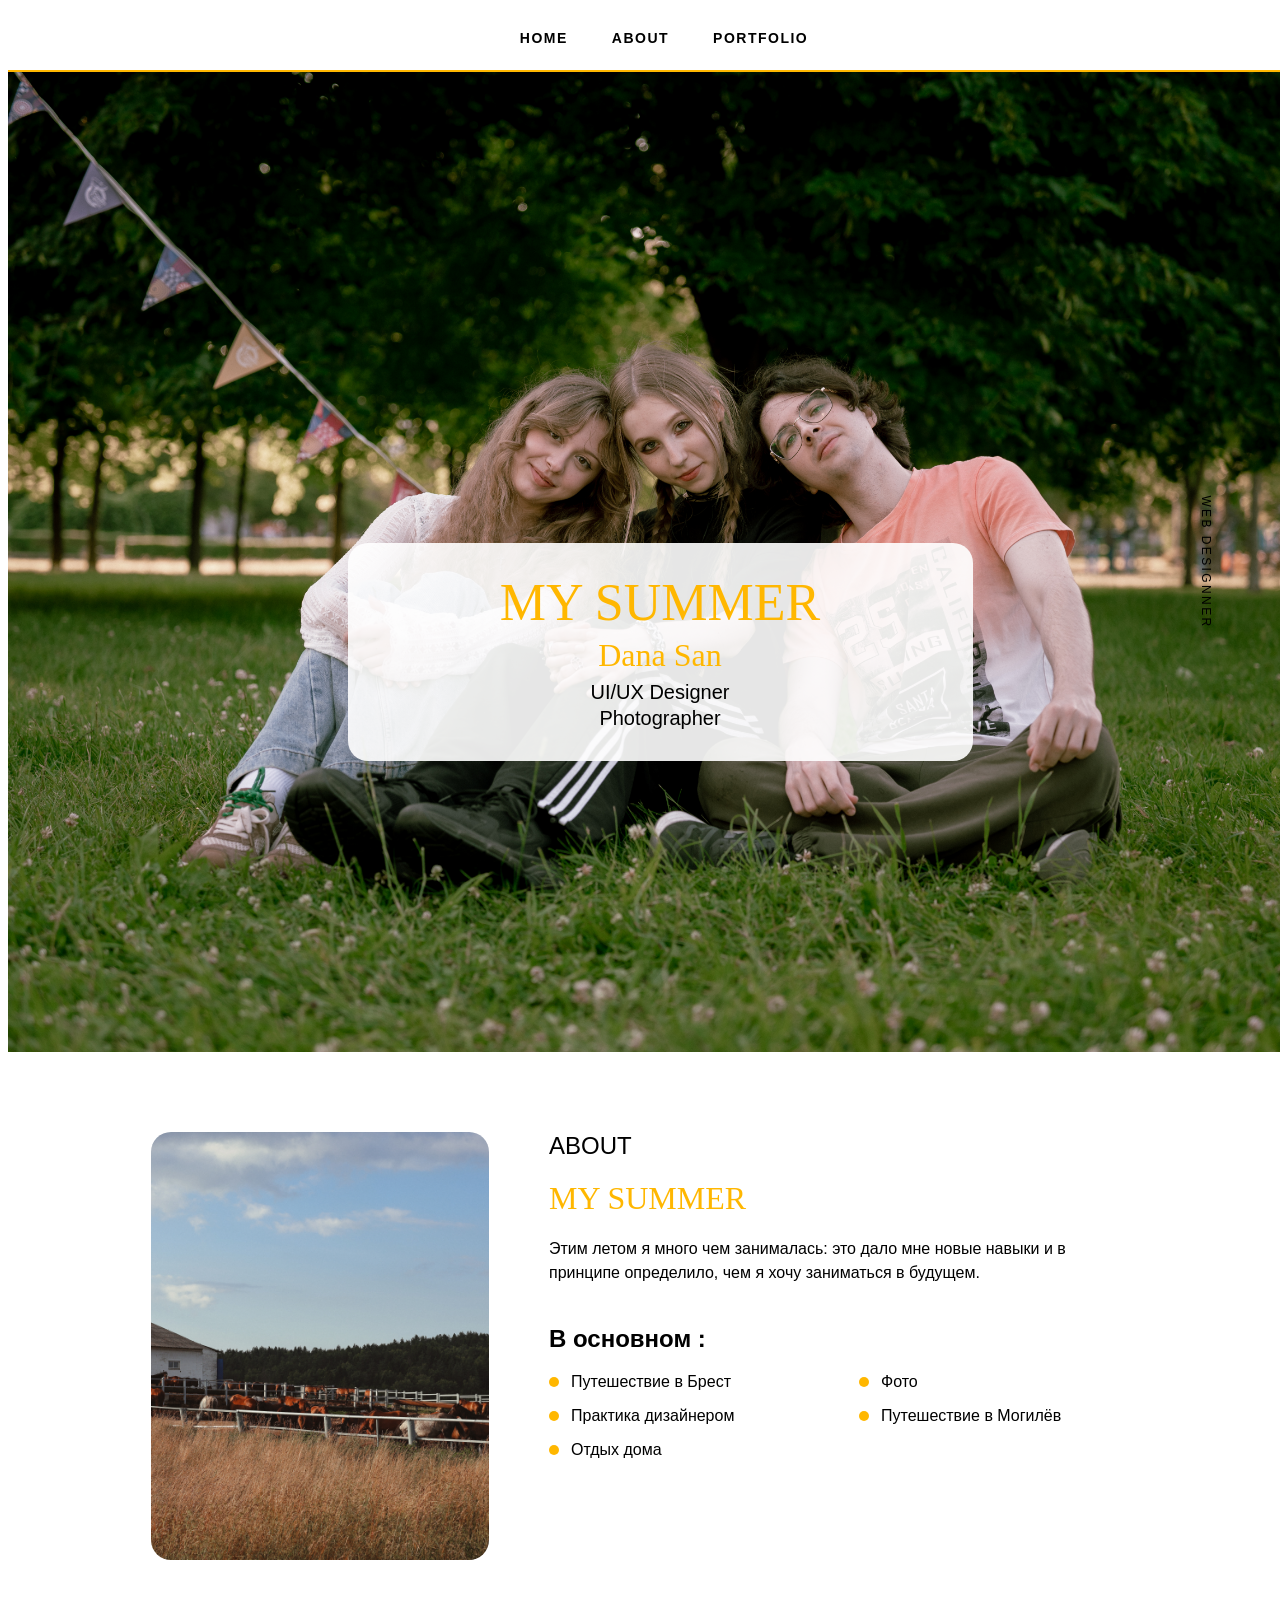
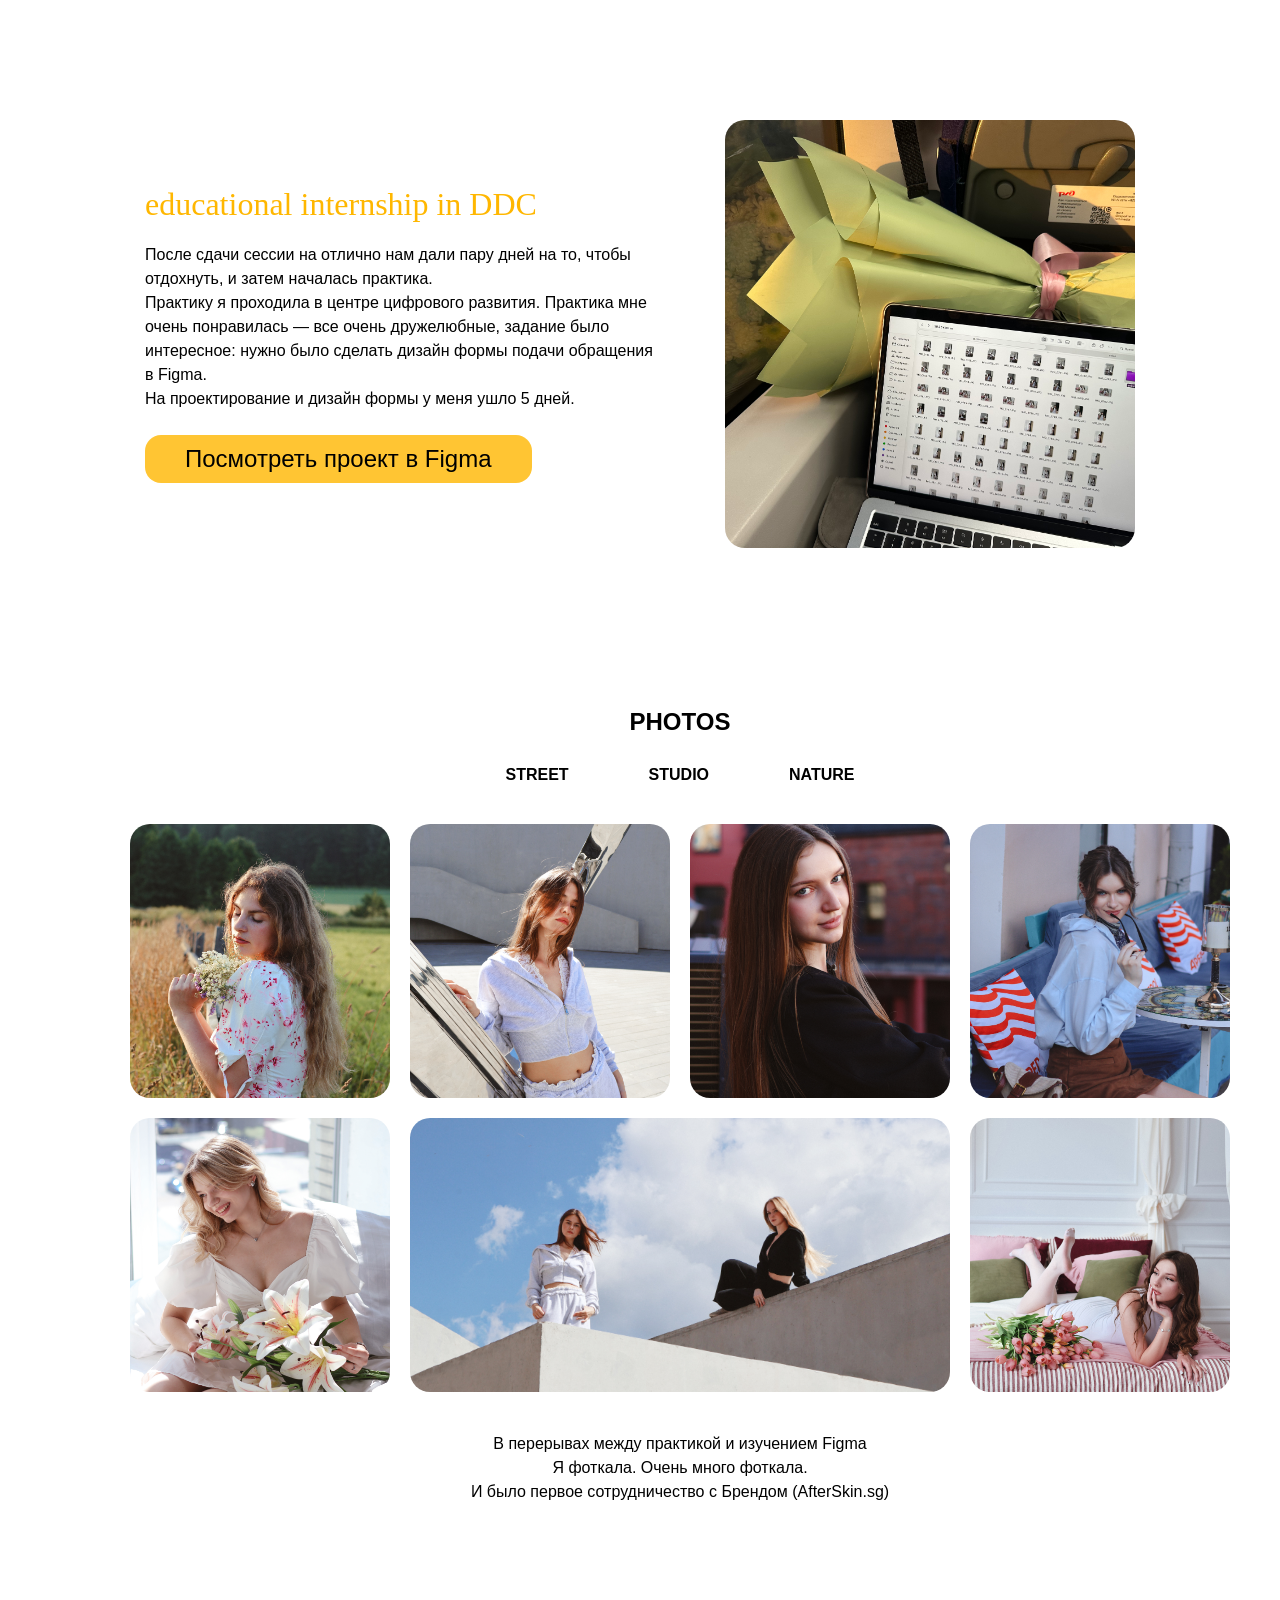
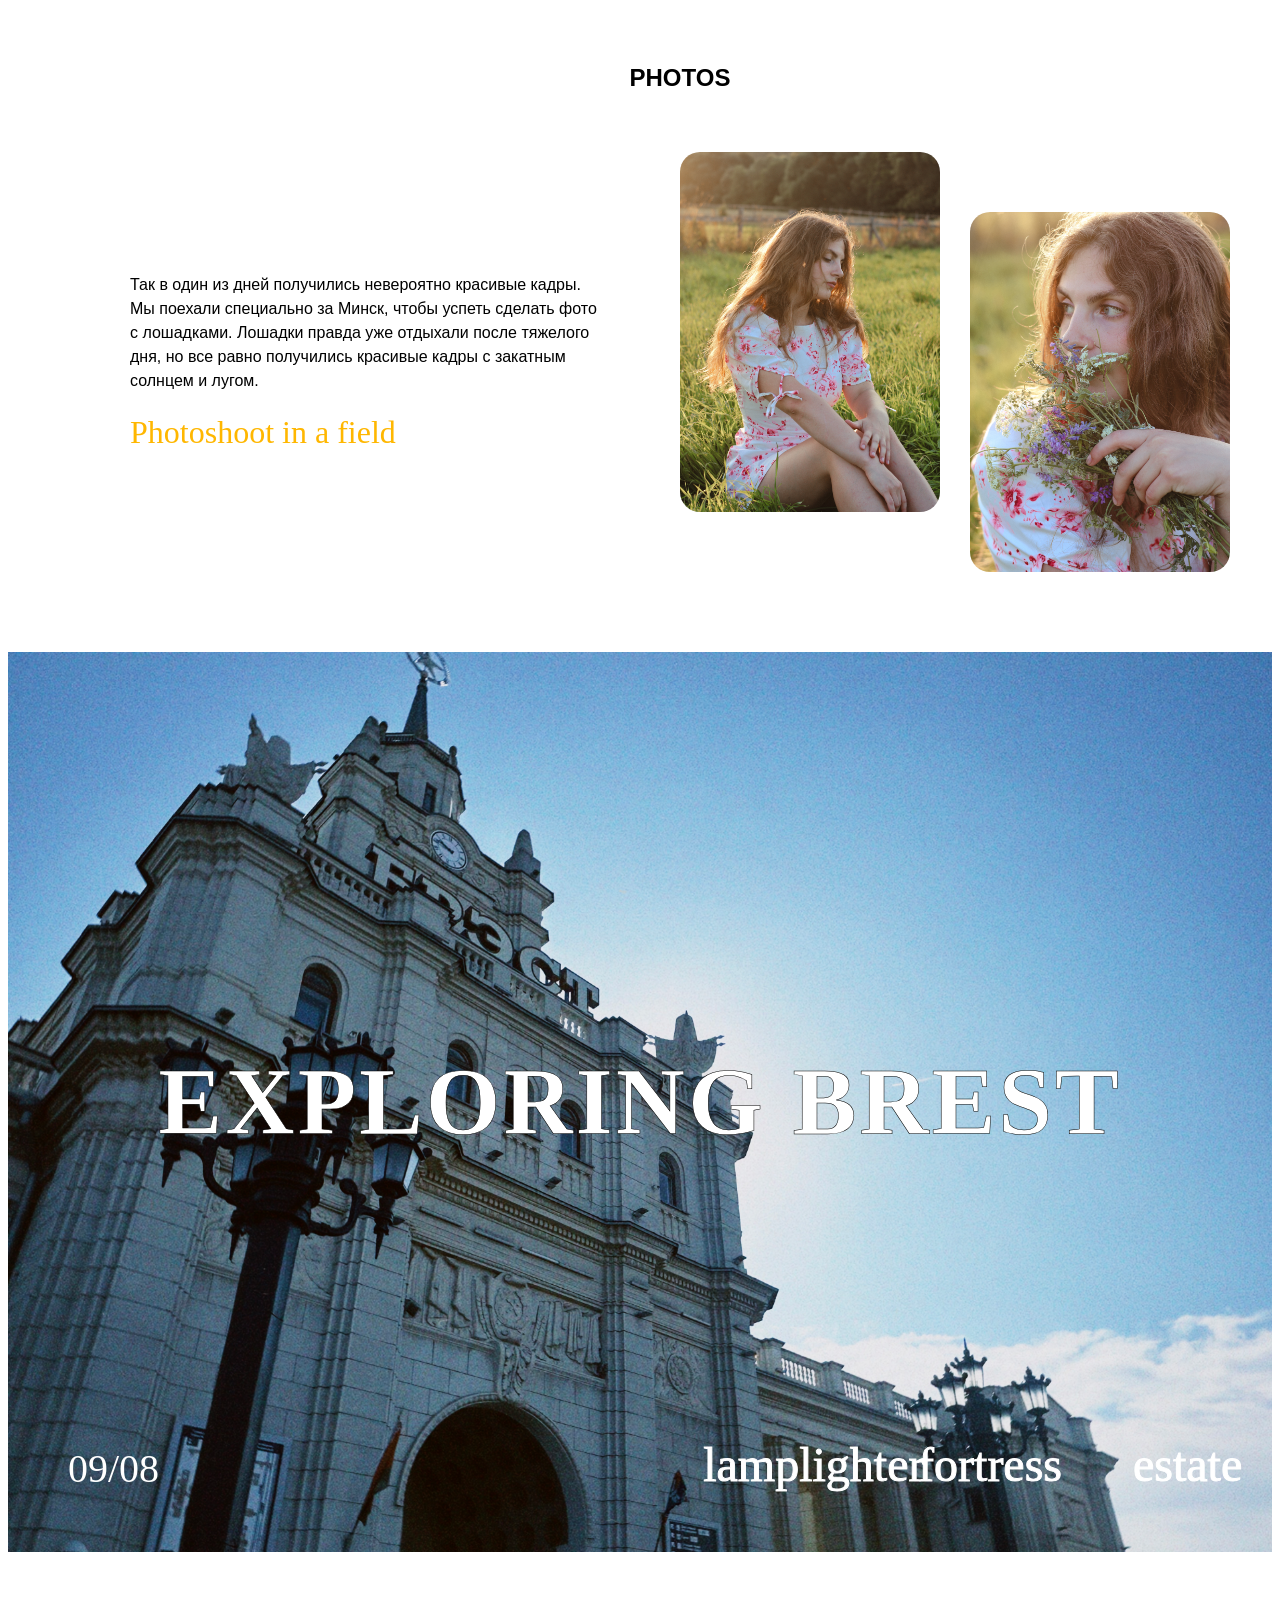
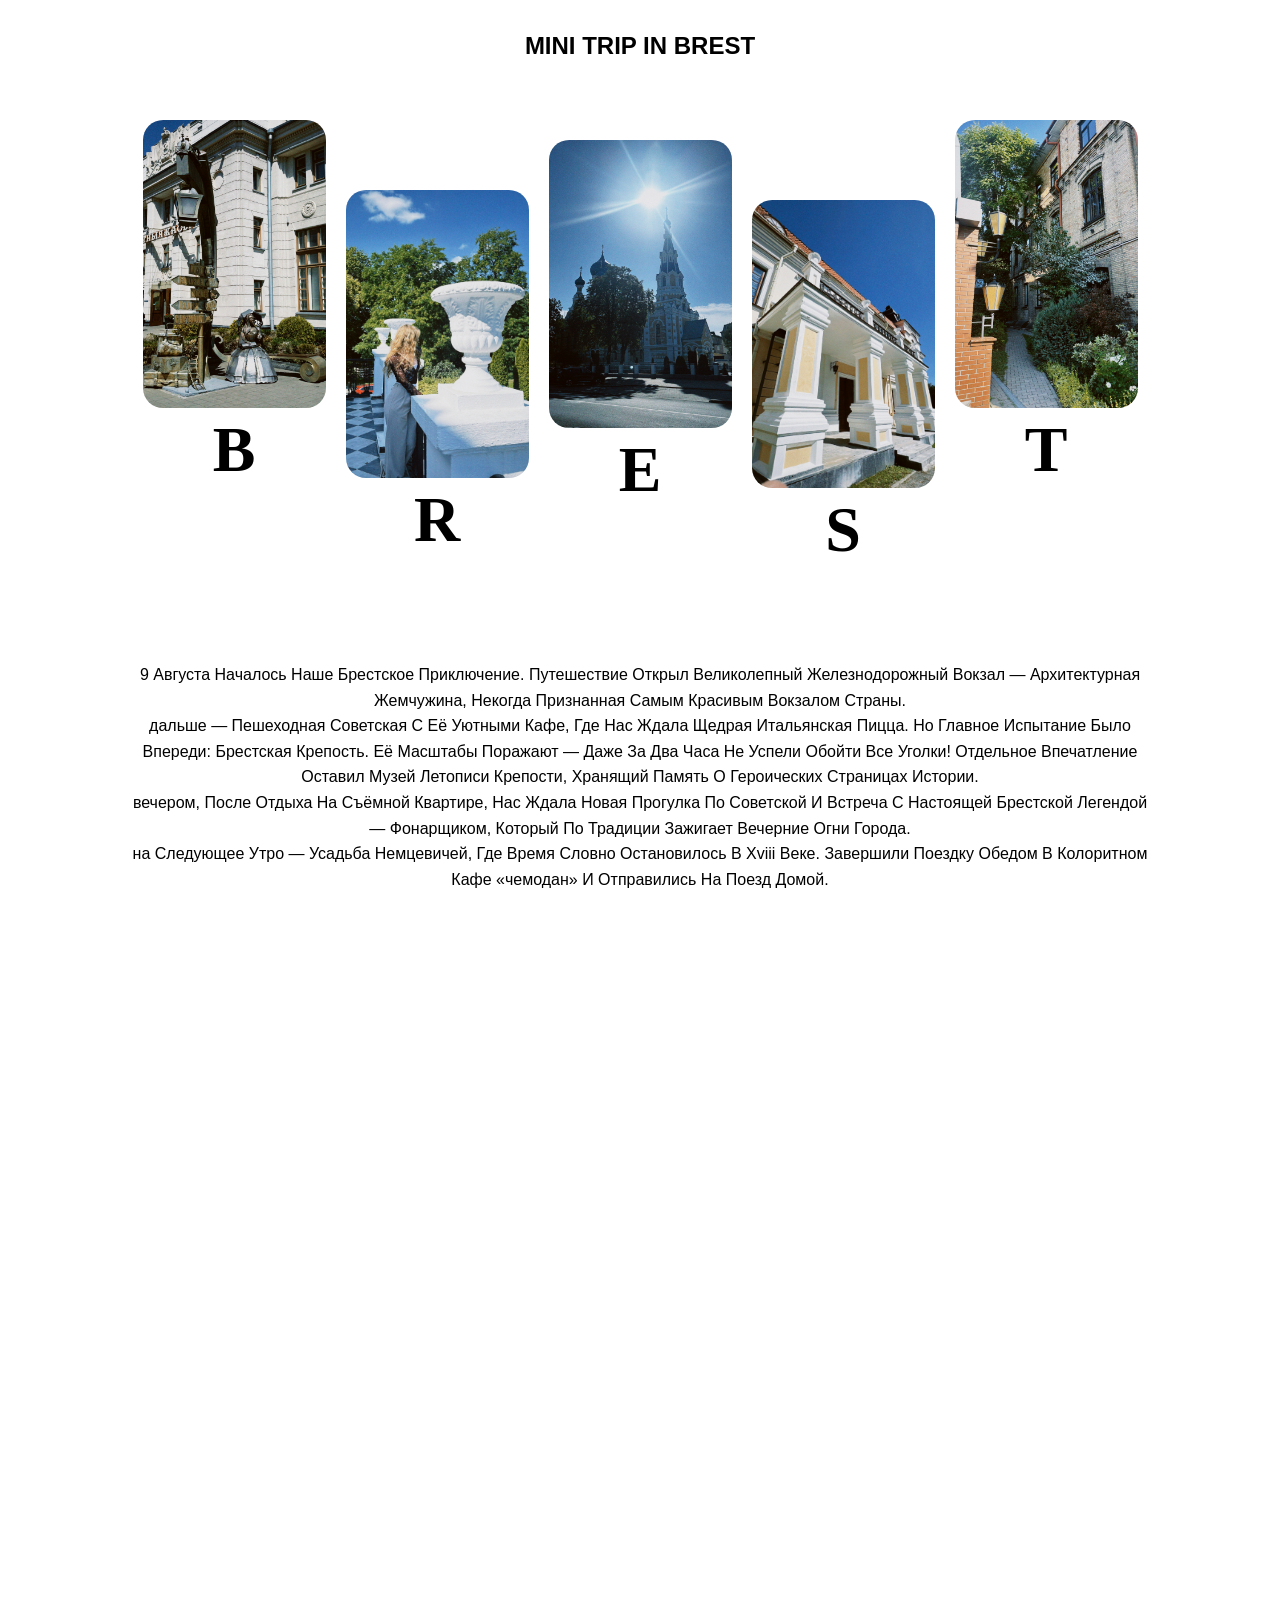
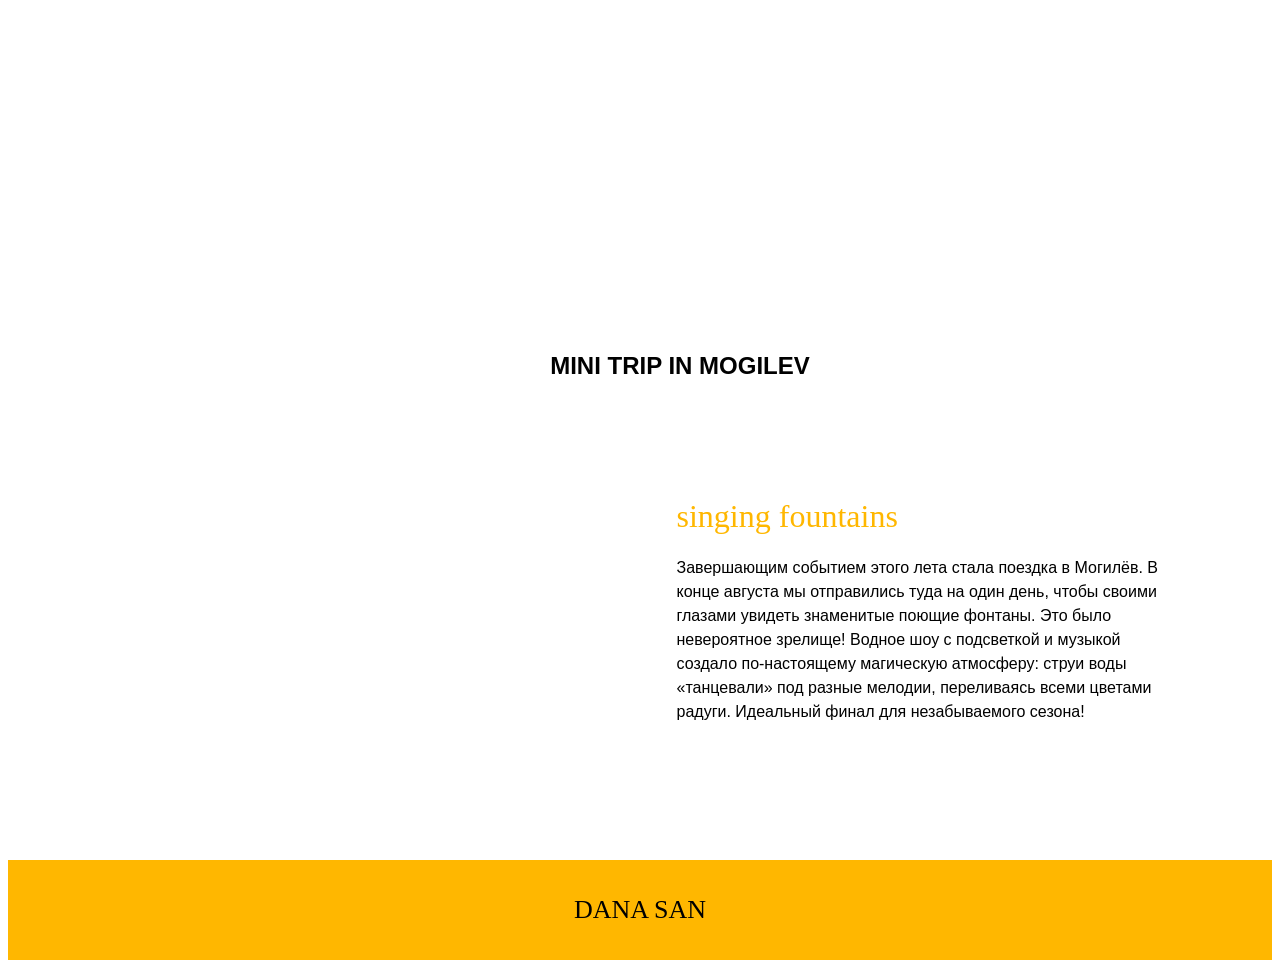
==== commit 2483cf21: "feat(header): add navigation header" ====
--- a/index.html
+++ b/index.html
@@ -10,6 +10,14 @@
 <title>My Summer — Dana San Visuals</title>
 </head>
 <body>
+    <header class="site-header">
+  <nav class="site-nav">
+    <a href="#home">HOME</a>
+    <a href="#about">ABOUT</a>
+    <a href="#portfolio">PORTFOLIO</a>
+  </nav>
+</header>
+
 <main class="MY-SUMMER-WHITE">
 
 <section class="HOME" id="home" aria-labelledby="page-title">
--- a/style.css
+++ b/style.css
@@ -1084,4 +1084,56 @@
   #portfolio .text-wrapper-13,
   .PHOTOS-FIELD .text-wrapper-19,
   .MOGILEV .text-wrapper-13 { font-size: 20px; }
+}
+
+/* ========== SITE HEADER ========== */
+.site-header {
+  position: sticky;
+  top: 0;
+  z-index: 100;
+  width: 100%;
+  background-color: rgba(255, 255, 255, 0.95);
+  backdrop-filter: blur(8px);
+  border-bottom: 2px solid var(--yellow);
+  padding: 16px 24px;
+}
+
+.site-nav {
+  display: flex;
+  justify-content: center;
+  align-items: center;
+  gap: 40px;
+  max-width: 1100px;
+  margin: 0 auto;
+}
+
+.site-nav a {
+  font-family: "Poppins", sans-serif;
+  font-weight: 600;
+  font-size: 14px;
+  letter-spacing: 1.5px;
+  color: #000;
+  text-decoration: none;
+  padding: 6px 2px;
+  border-bottom: 2px solid transparent;
+  transition: color 0.2s, border-color 0.2s;
+}
+
+.site-nav a:hover {
+  color: var(--yellow);
+  border-bottom-color: var(--yellow);
+}
+
+/* Мобильная версия */
+@media (max-width: 900px) {
+  .site-header {
+    padding: 12px 16px;
+  }
+  .site-nav {
+    gap: 20px;
+  }
+  .site-nav a {
+    font-size: 12px;
+    letter-spacing: 1px;
+  }
 }
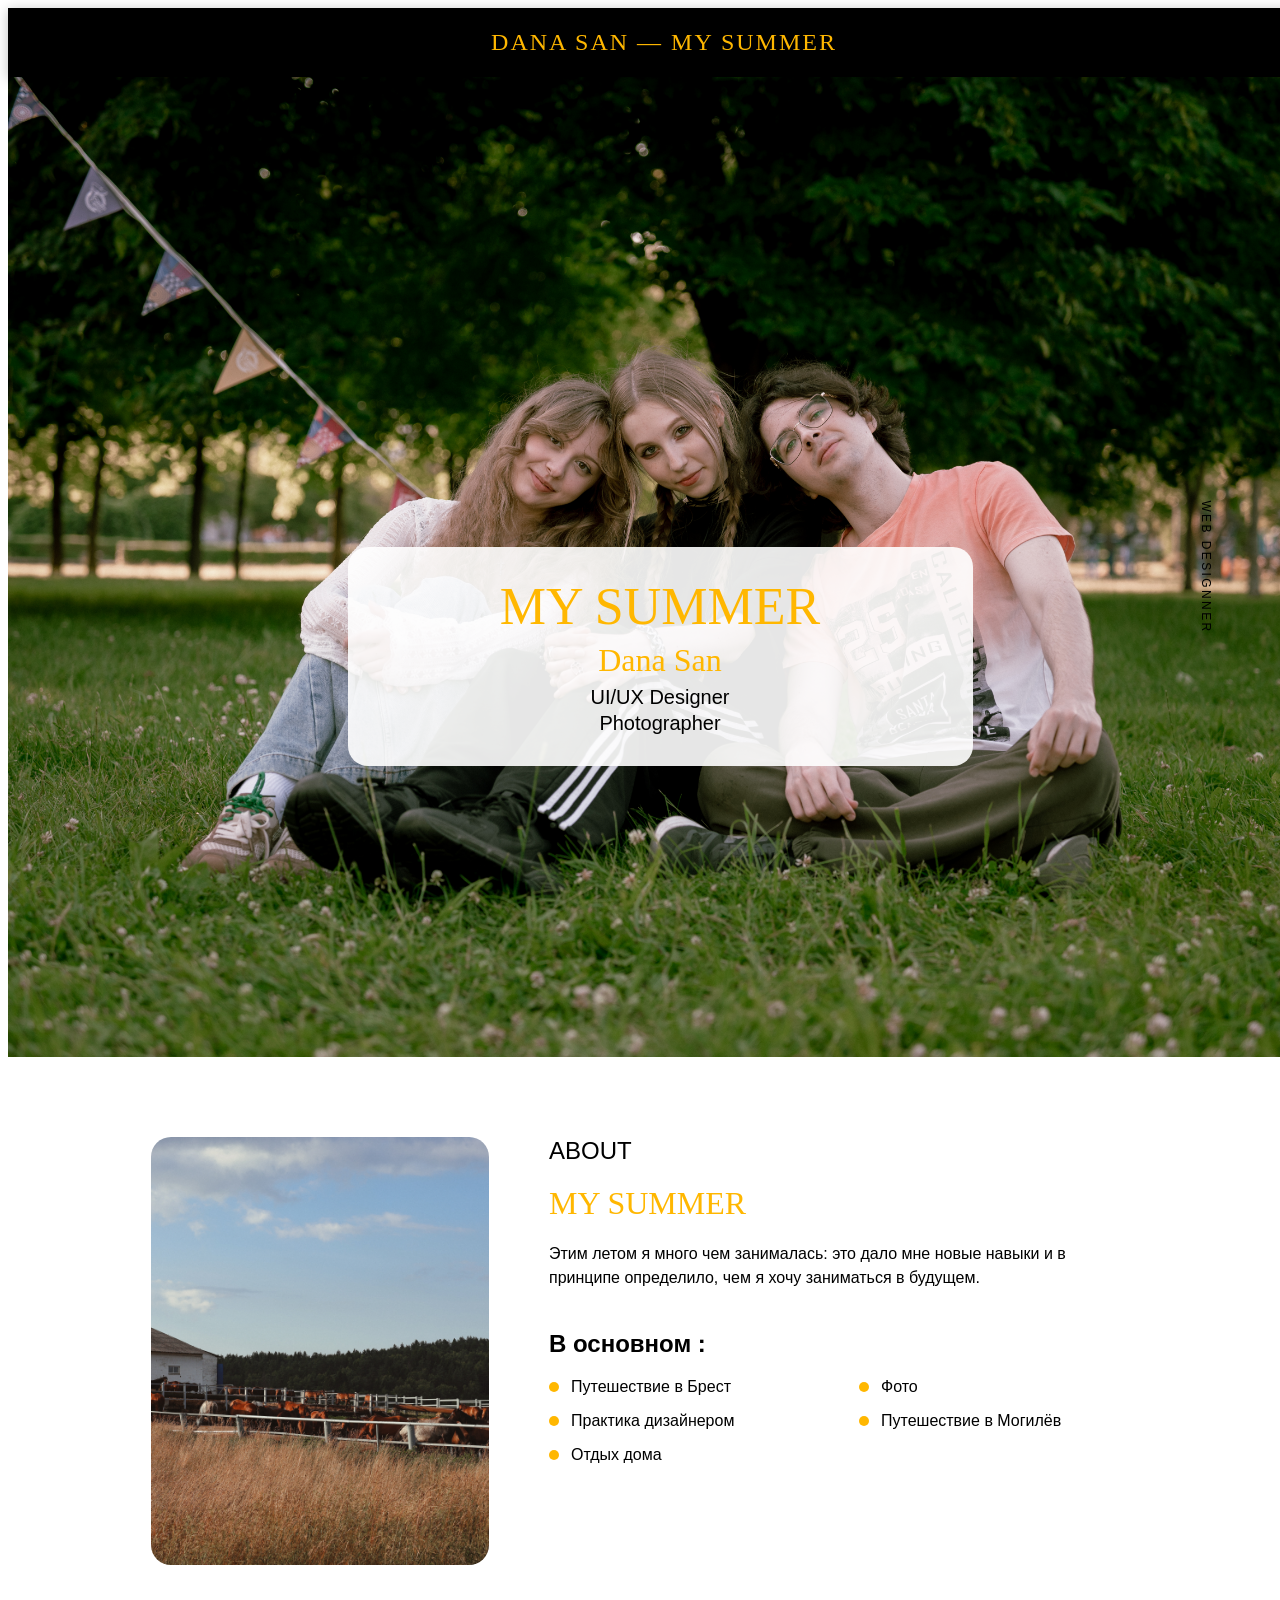
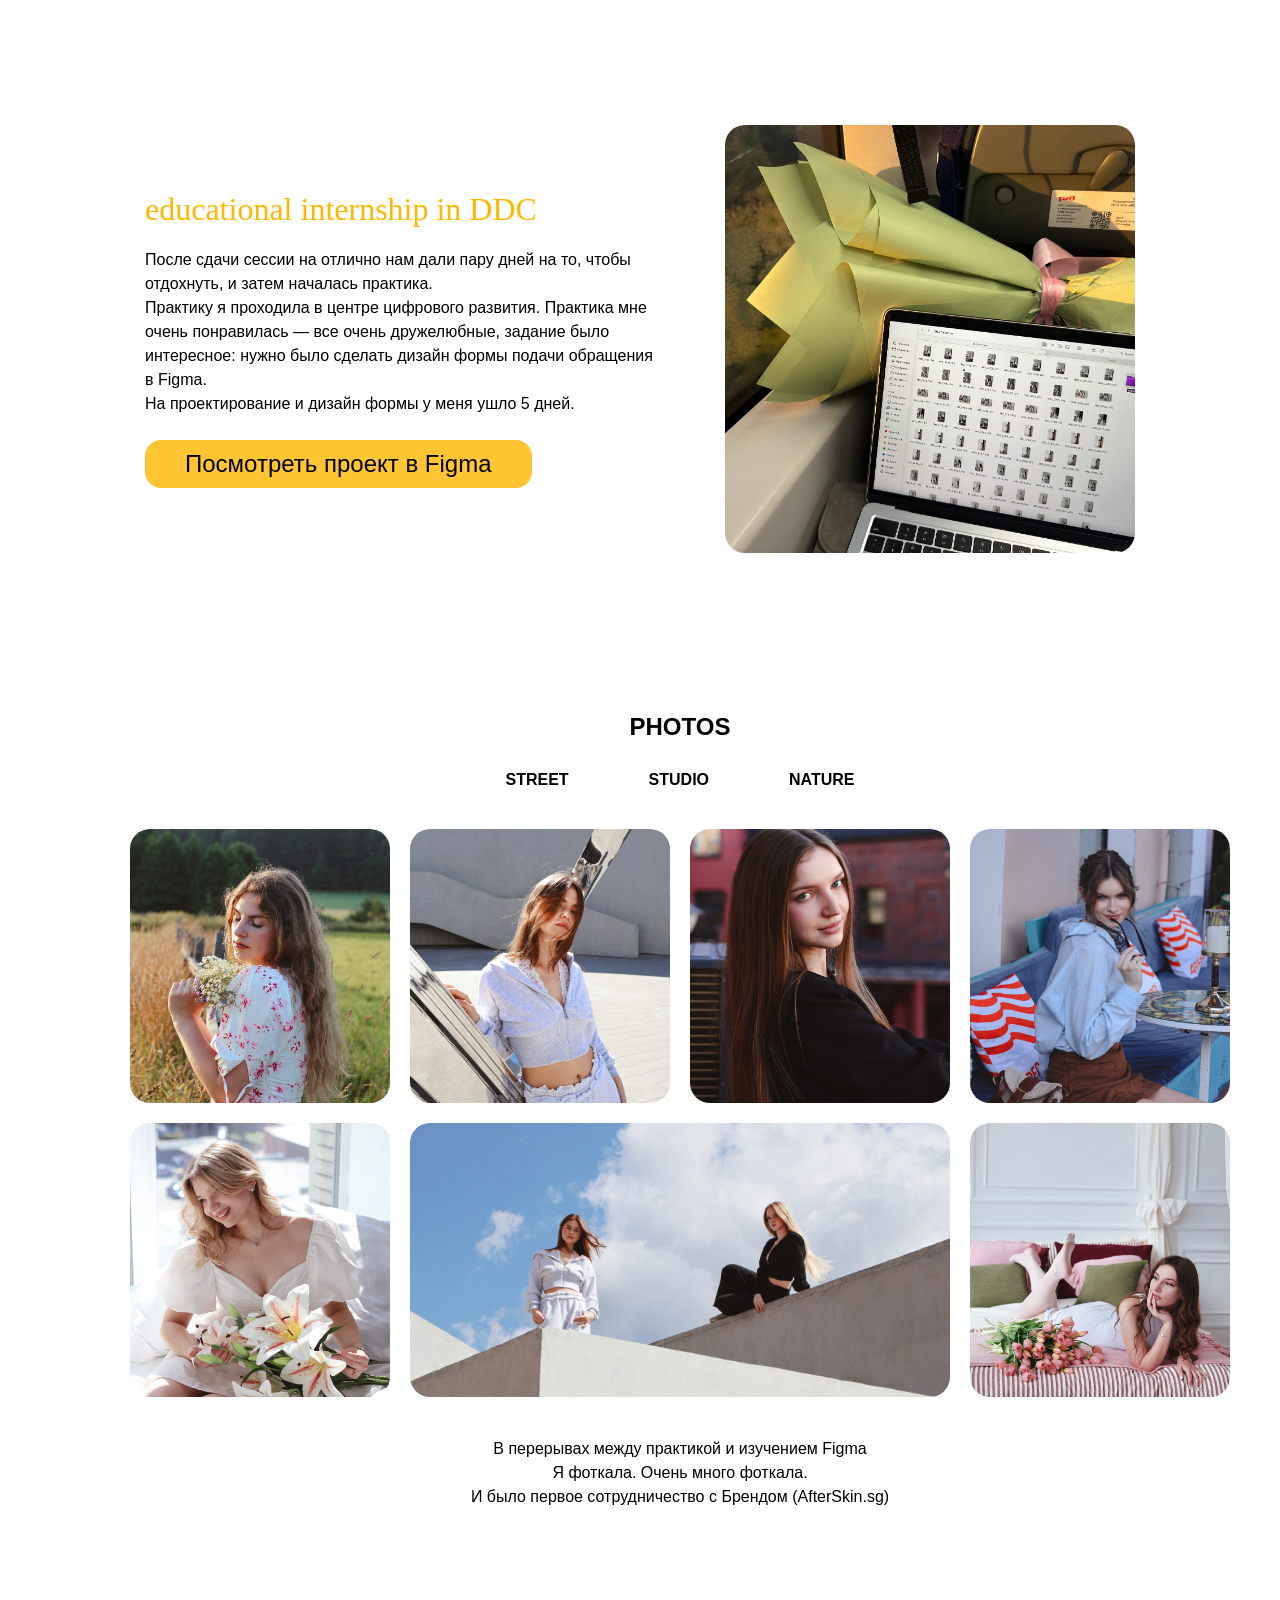
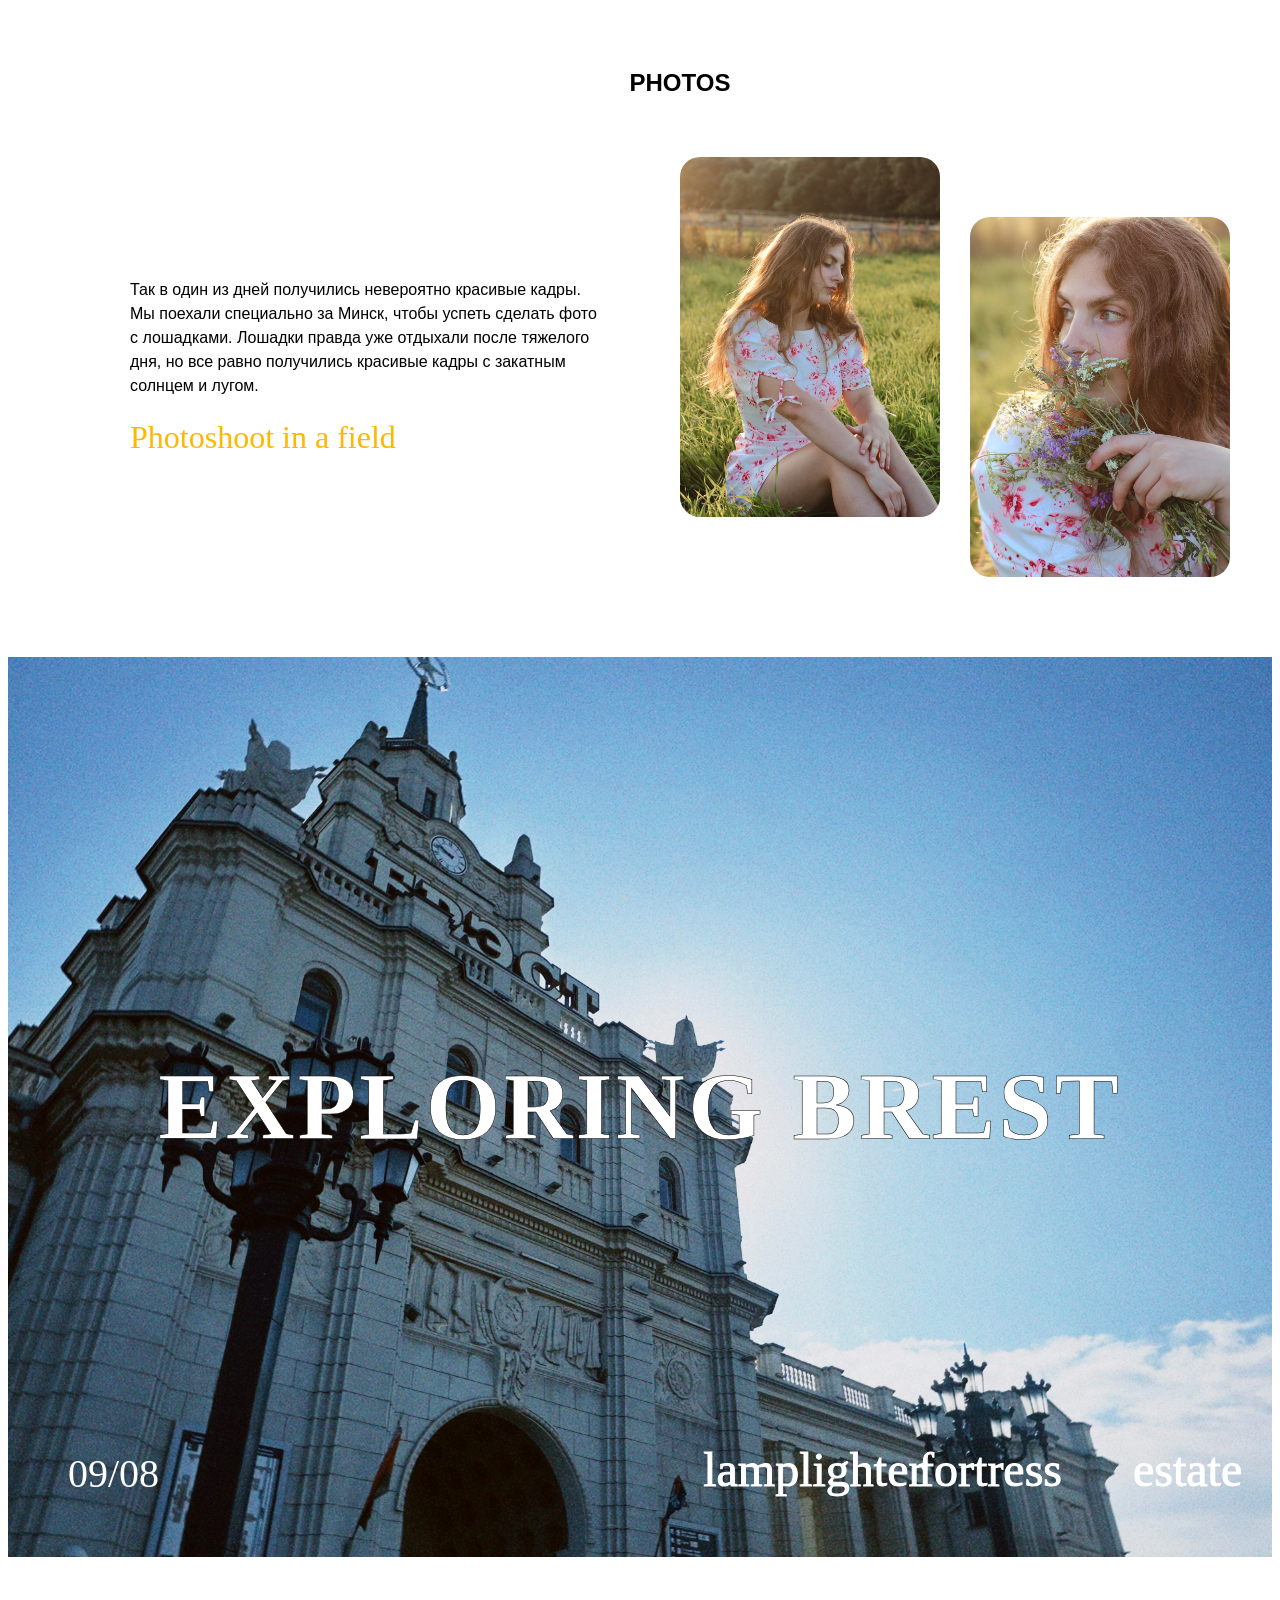
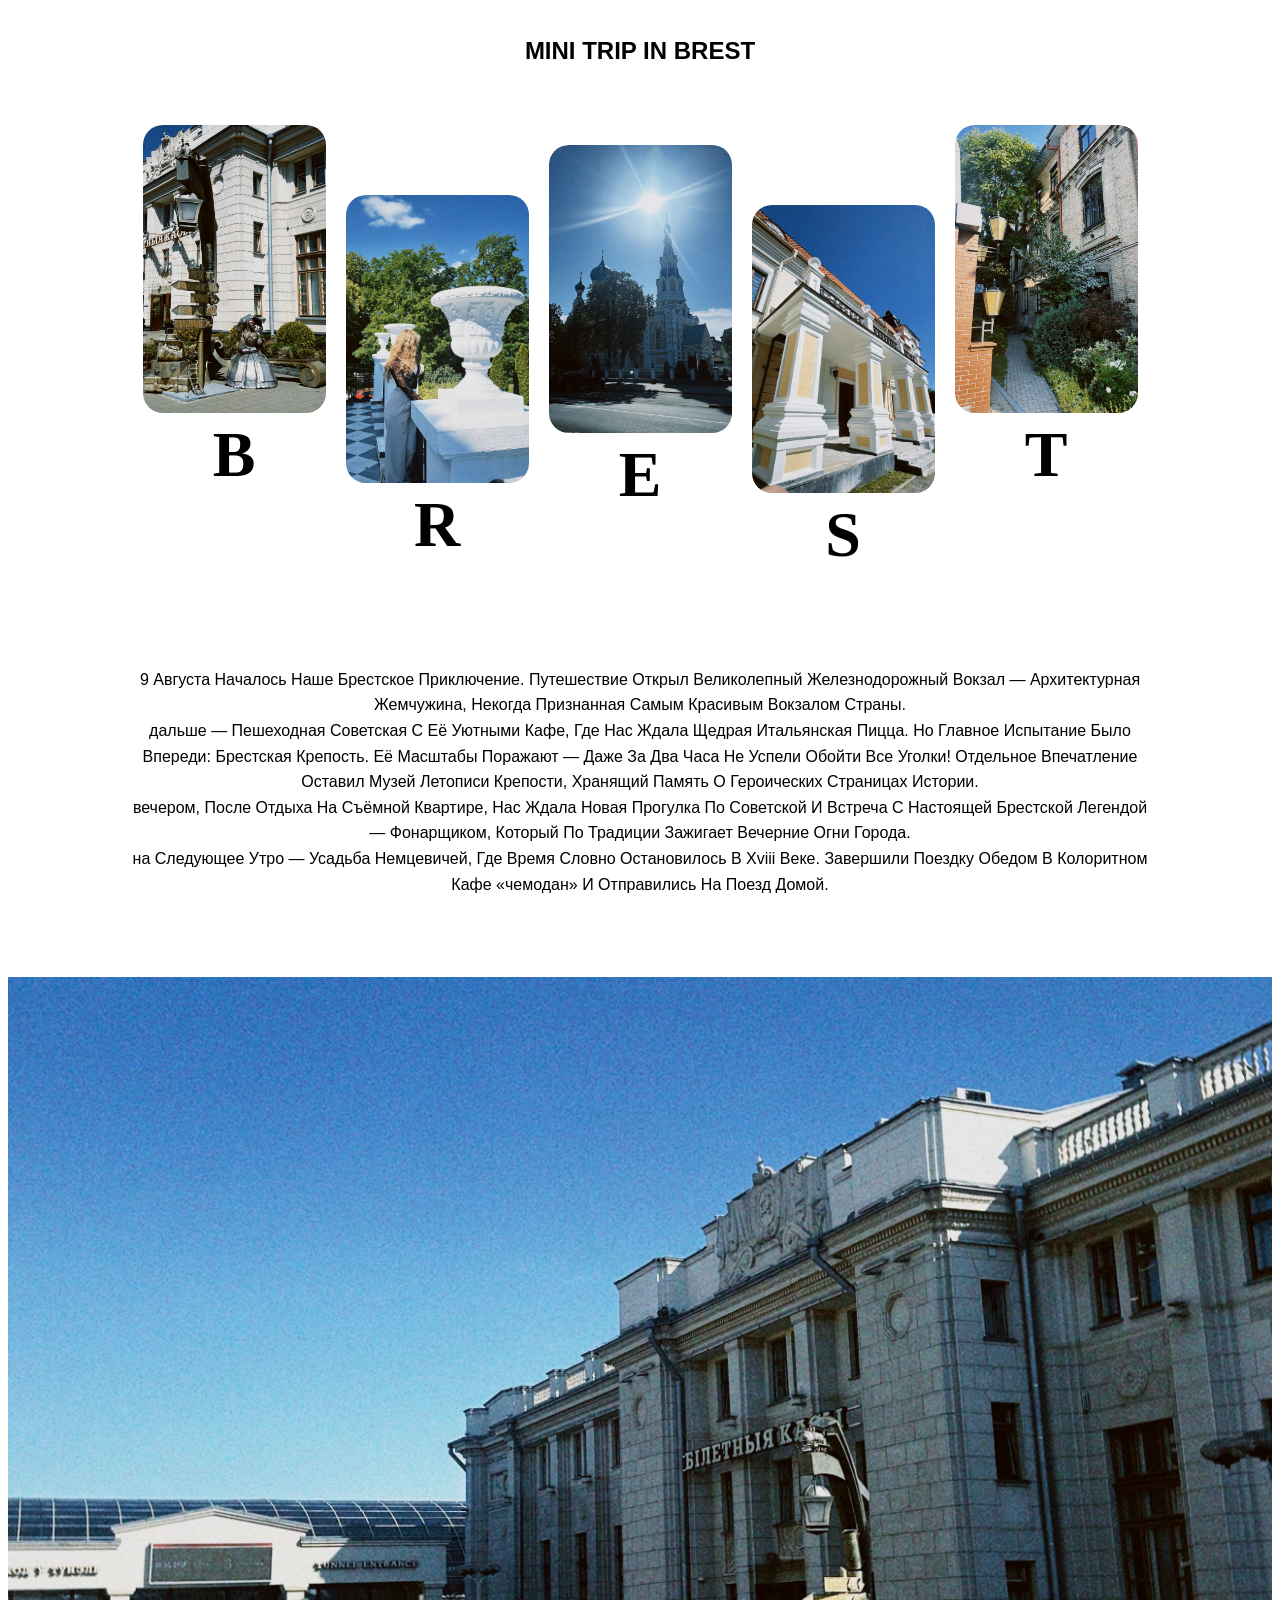
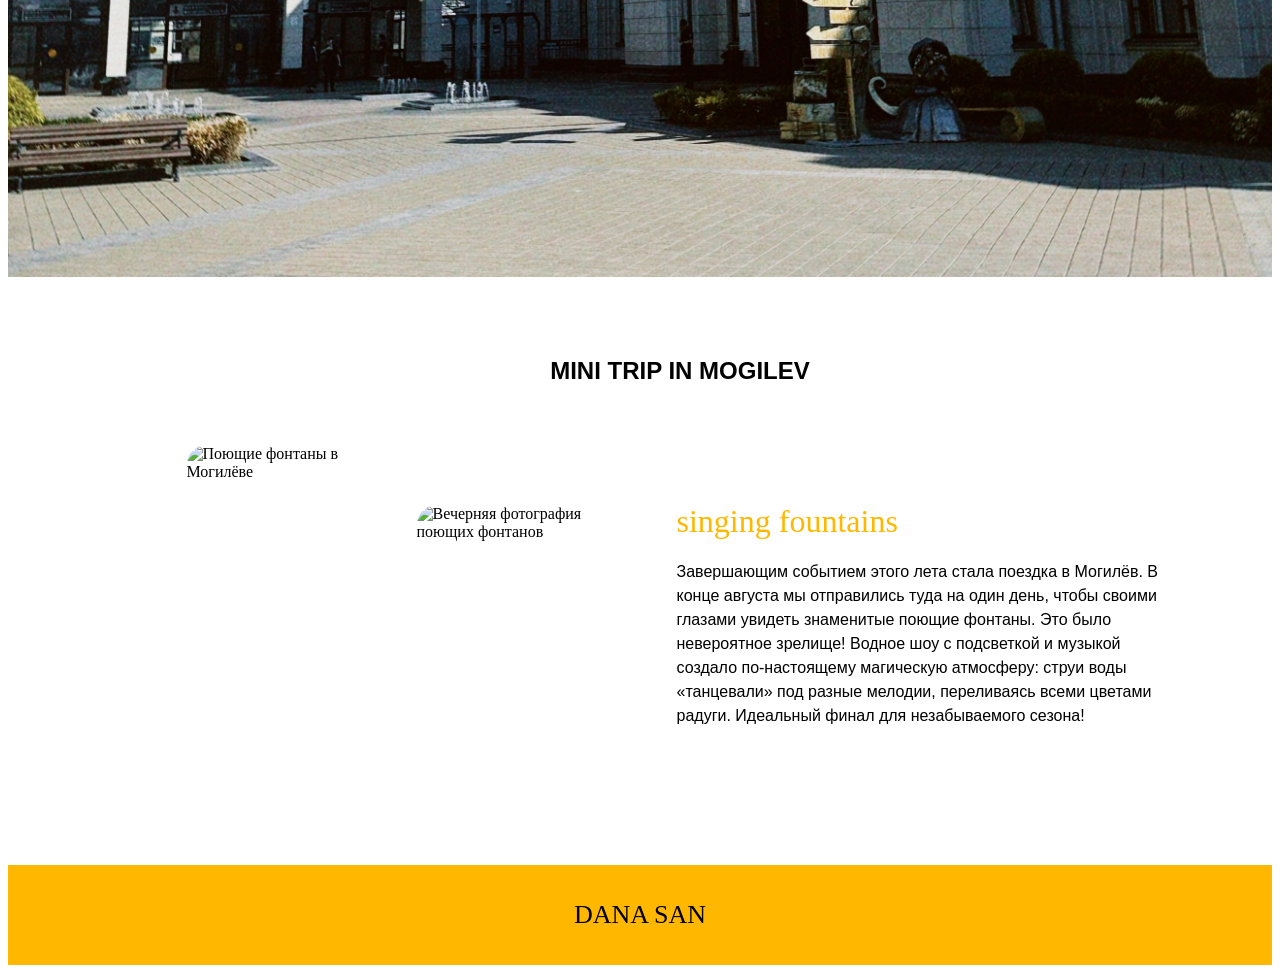
==== commit a13a7bda: "alternative header in main" ====
--- a/index.html
+++ b/index.html
@@ -10,14 +10,9 @@
 <title>My Summer — Dana San Visuals</title>
 </head>
 <body>
-    <header class="site-header">
-  <nav class="site-nav">
-    <a href="#home">HOME</a>
-    <a href="#about">ABOUT</a>
-    <a href="#portfolio">PORTFOLIO</a>
-  </nav>
-</header>
-
+    <header class="site-header-dark">
+        <h1>DANA SAN — MY SUMMER</h1>
+    </header>
 <main class="MY-SUMMER-WHITE">
 
 <section class="HOME" id="home" aria-labelledby="page-title">
--- a/style.css
+++ b/style.css
@@ -1086,54 +1086,43 @@
   .MOGILEV .text-wrapper-13 { font-size: 20px; }
 }
 
-/* ========== SITE HEADER ========== */
-.site-header {
+/* ========== ТЁМНАЯ ШАПКА (для конфликта в main) ========== */
+.site-header-dark {
   position: sticky;
   top: 0;
   z-index: 100;
   width: 100%;
-  background-color: rgba(255, 255, 255, 0.95);
-  backdrop-filter: blur(8px);
-  border-bottom: 2px solid var(--yellow);
-  padding: 16px 24px;
-}
-
-.site-nav {
-  display: flex;
-  justify-content: center;
-  align-items: center;
-  gap: 40px;
-  max-width: 1100px;
-  margin: 0 auto;
-}
-
-.site-nav a {
-  font-family: "Poppins", sans-serif;
-  font-weight: 600;
-  font-size: 14px;
-  letter-spacing: 1.5px;
-  color: #000;
-  text-decoration: none;
-  padding: 6px 2px;
-  border-bottom: 2px solid transparent;
-  transition: color 0.2s, border-color 0.2s;
-}
-
-.site-nav a:hover {
+  background-color: #000;
+  padding: 20px 24px;
+  box-shadow: 0 2px 12px rgba(0, 0, 0, 0.25);
+  text-align: center;
+}
+
+.site-header-dark h1 {
+  font-family: "Pacifico", cursive;
+  font-weight: 400;
+  font-size: 24px;
   color: var(--yellow);
-  border-bottom-color: var(--yellow);
+  letter-spacing: 2px;
+  margin: 0;
+  line-height: 1.2;
 }
 
 /* Мобильная версия */
 @media (max-width: 900px) {
-  .site-header {
-    padding: 12px 16px;
-  }
-  .site-nav {
-    gap: 20px;
-  }
-  .site-nav a {
-    font-size: 12px;
+  .site-header-dark {
+    padding: 14px 16px;
+  }
+
+  .site-header-dark h1 {
+    font-size: 16px;
     letter-spacing: 1px;
   }
+}
+
+@media (max-width: 380px) {
+  .site-header-dark h1 {
+    font-size: 14px;
+    letter-spacing: 0.5px;
+  }
 }
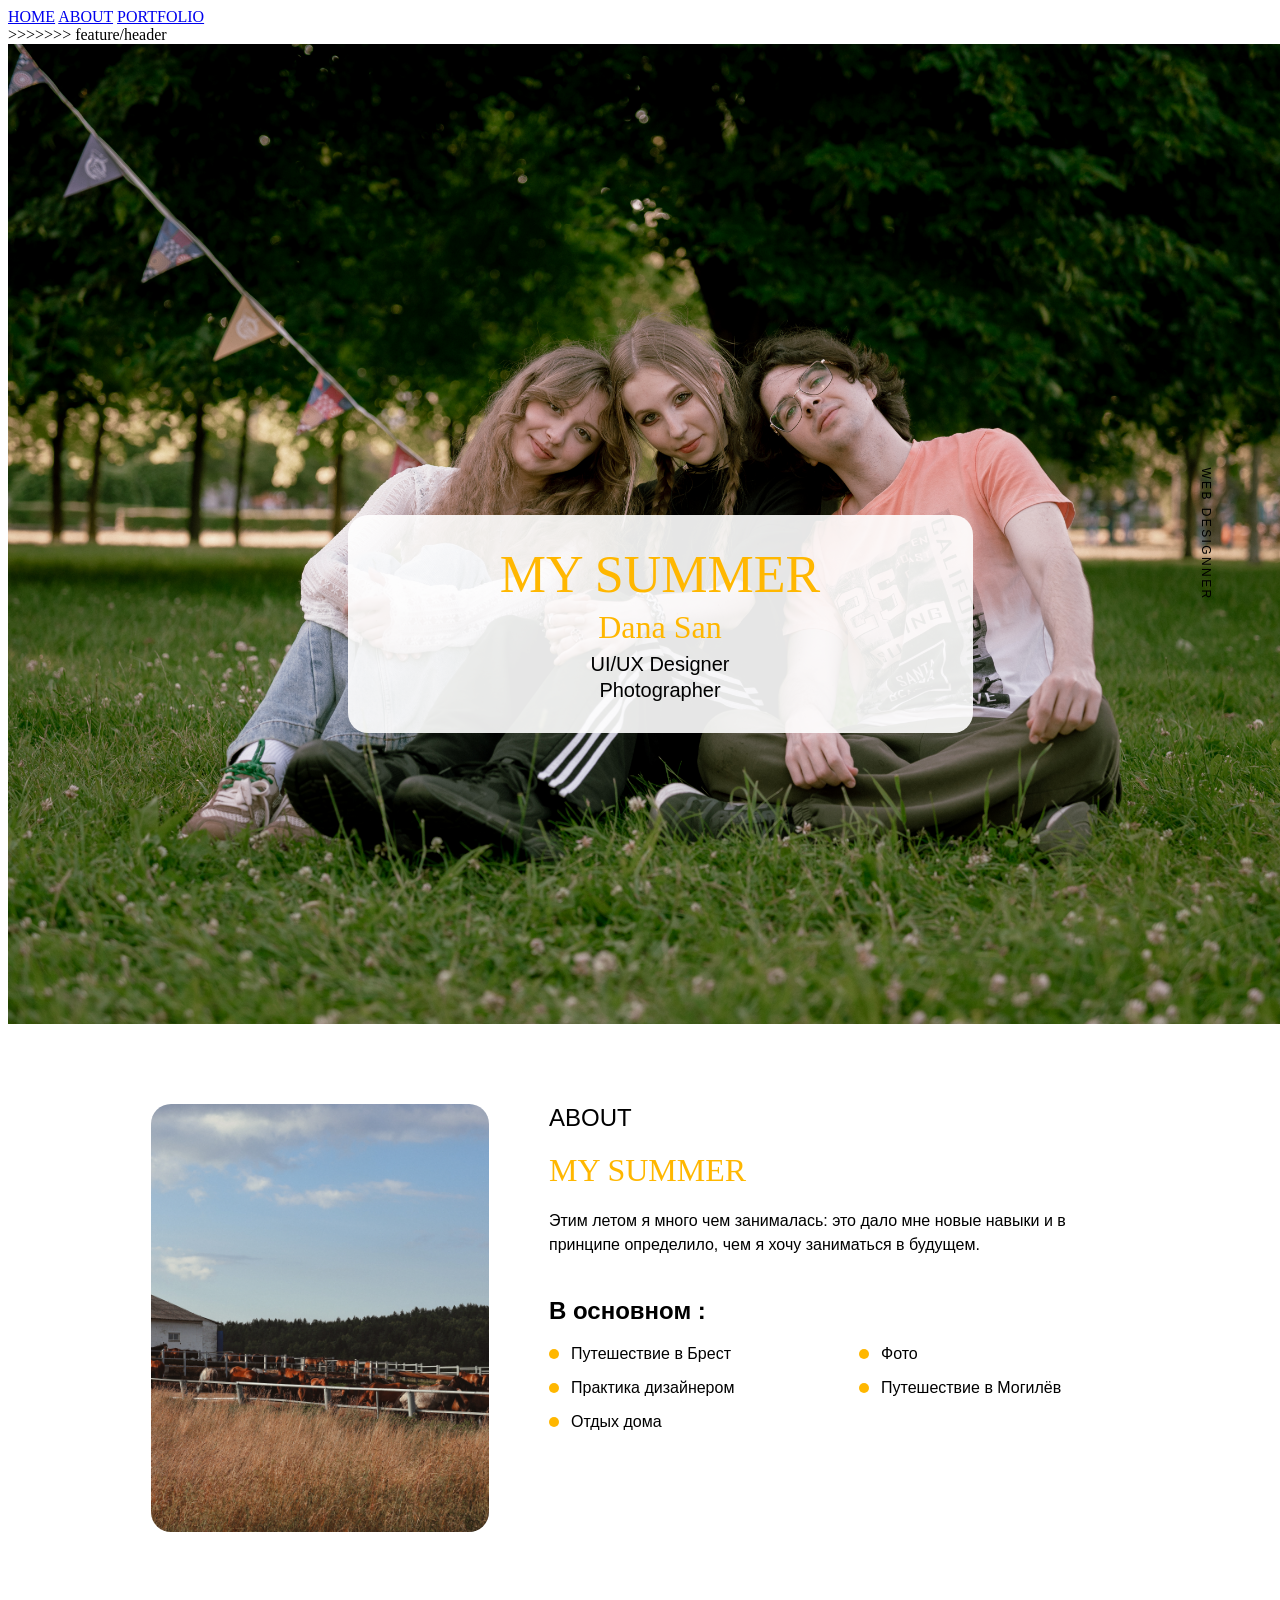
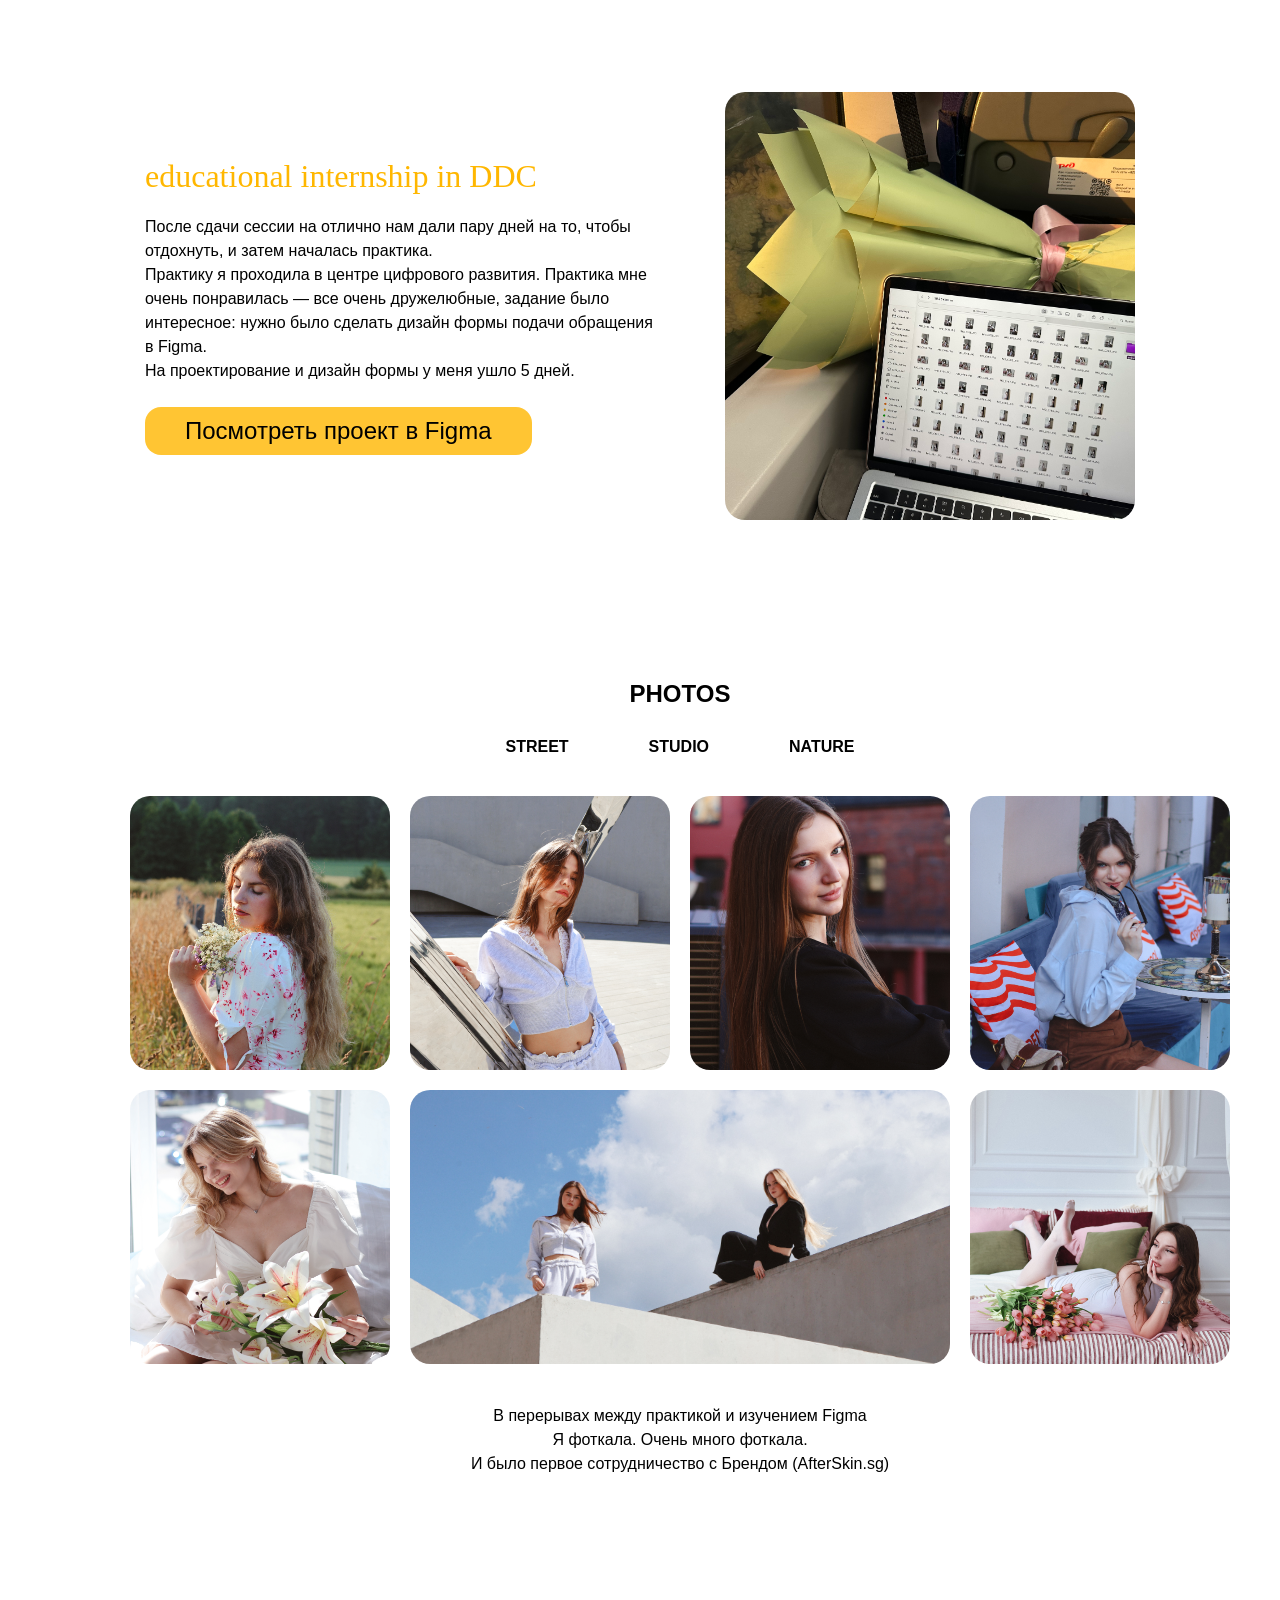
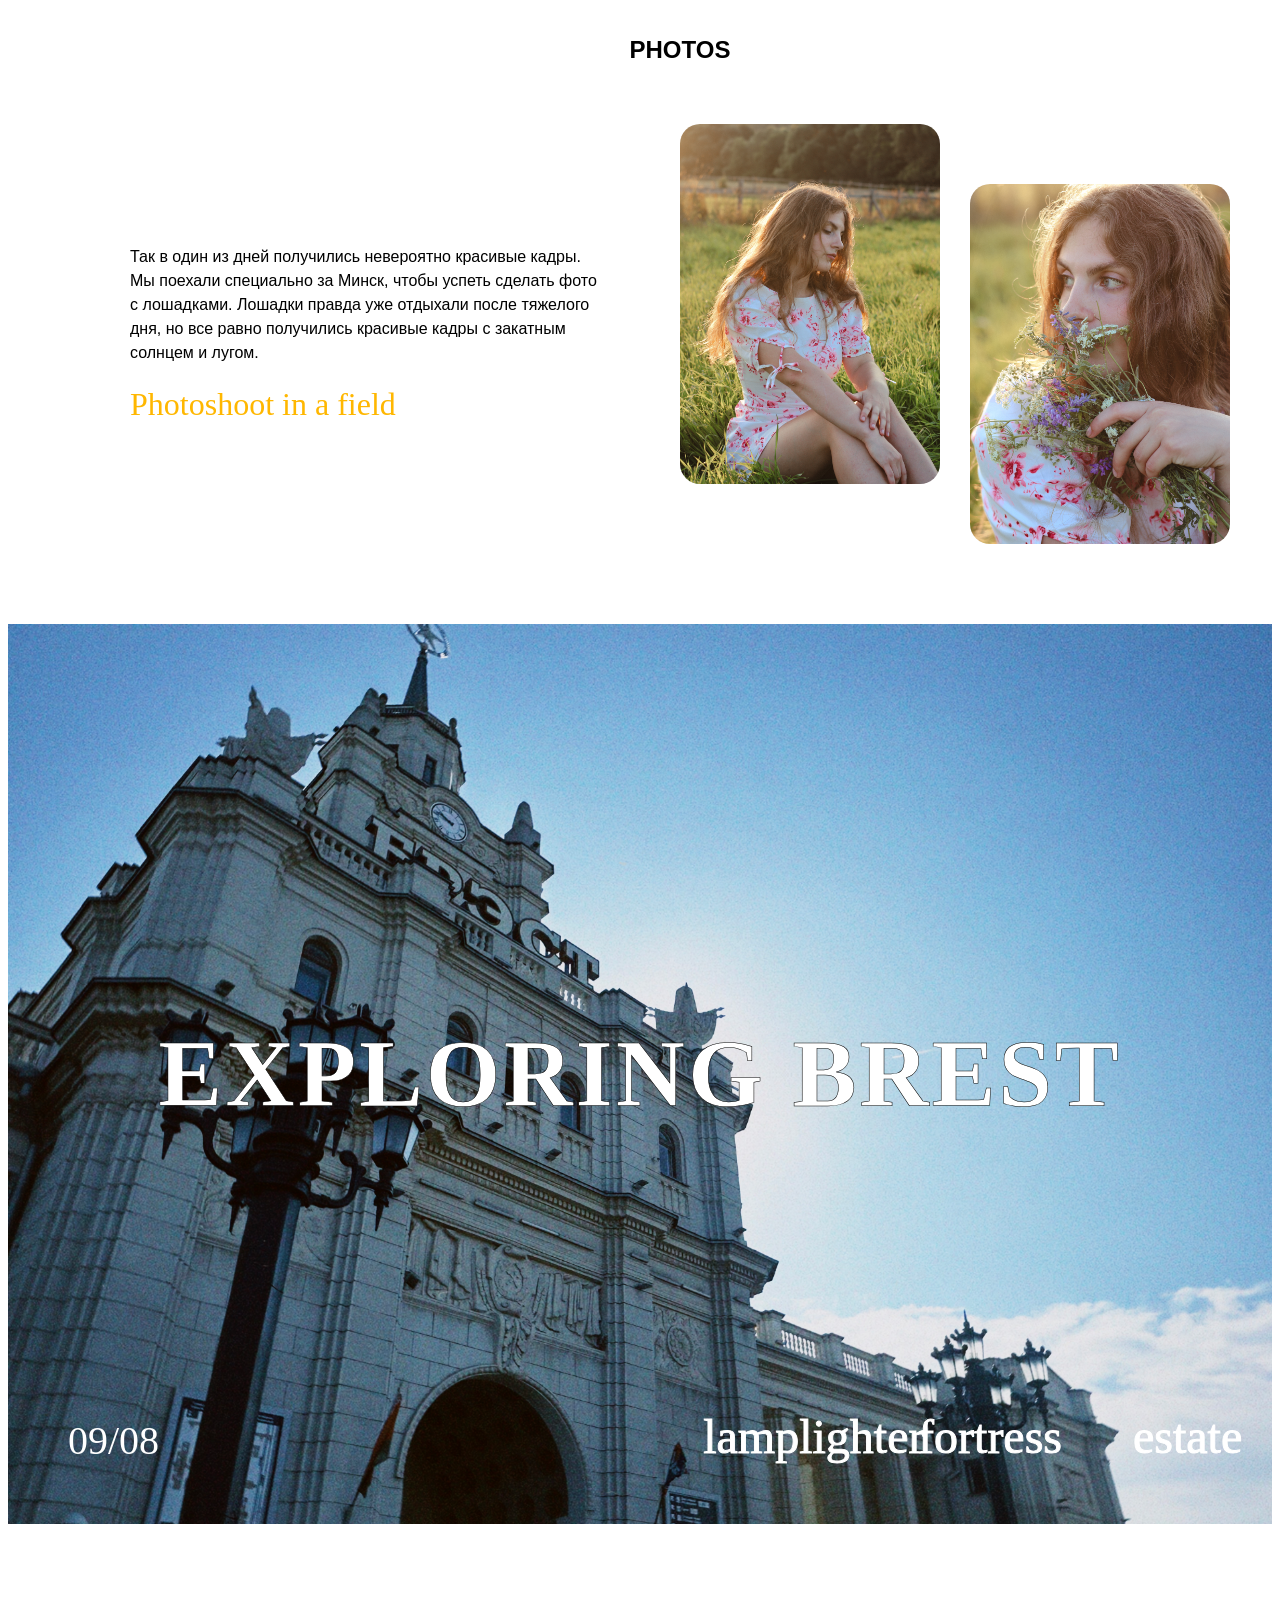
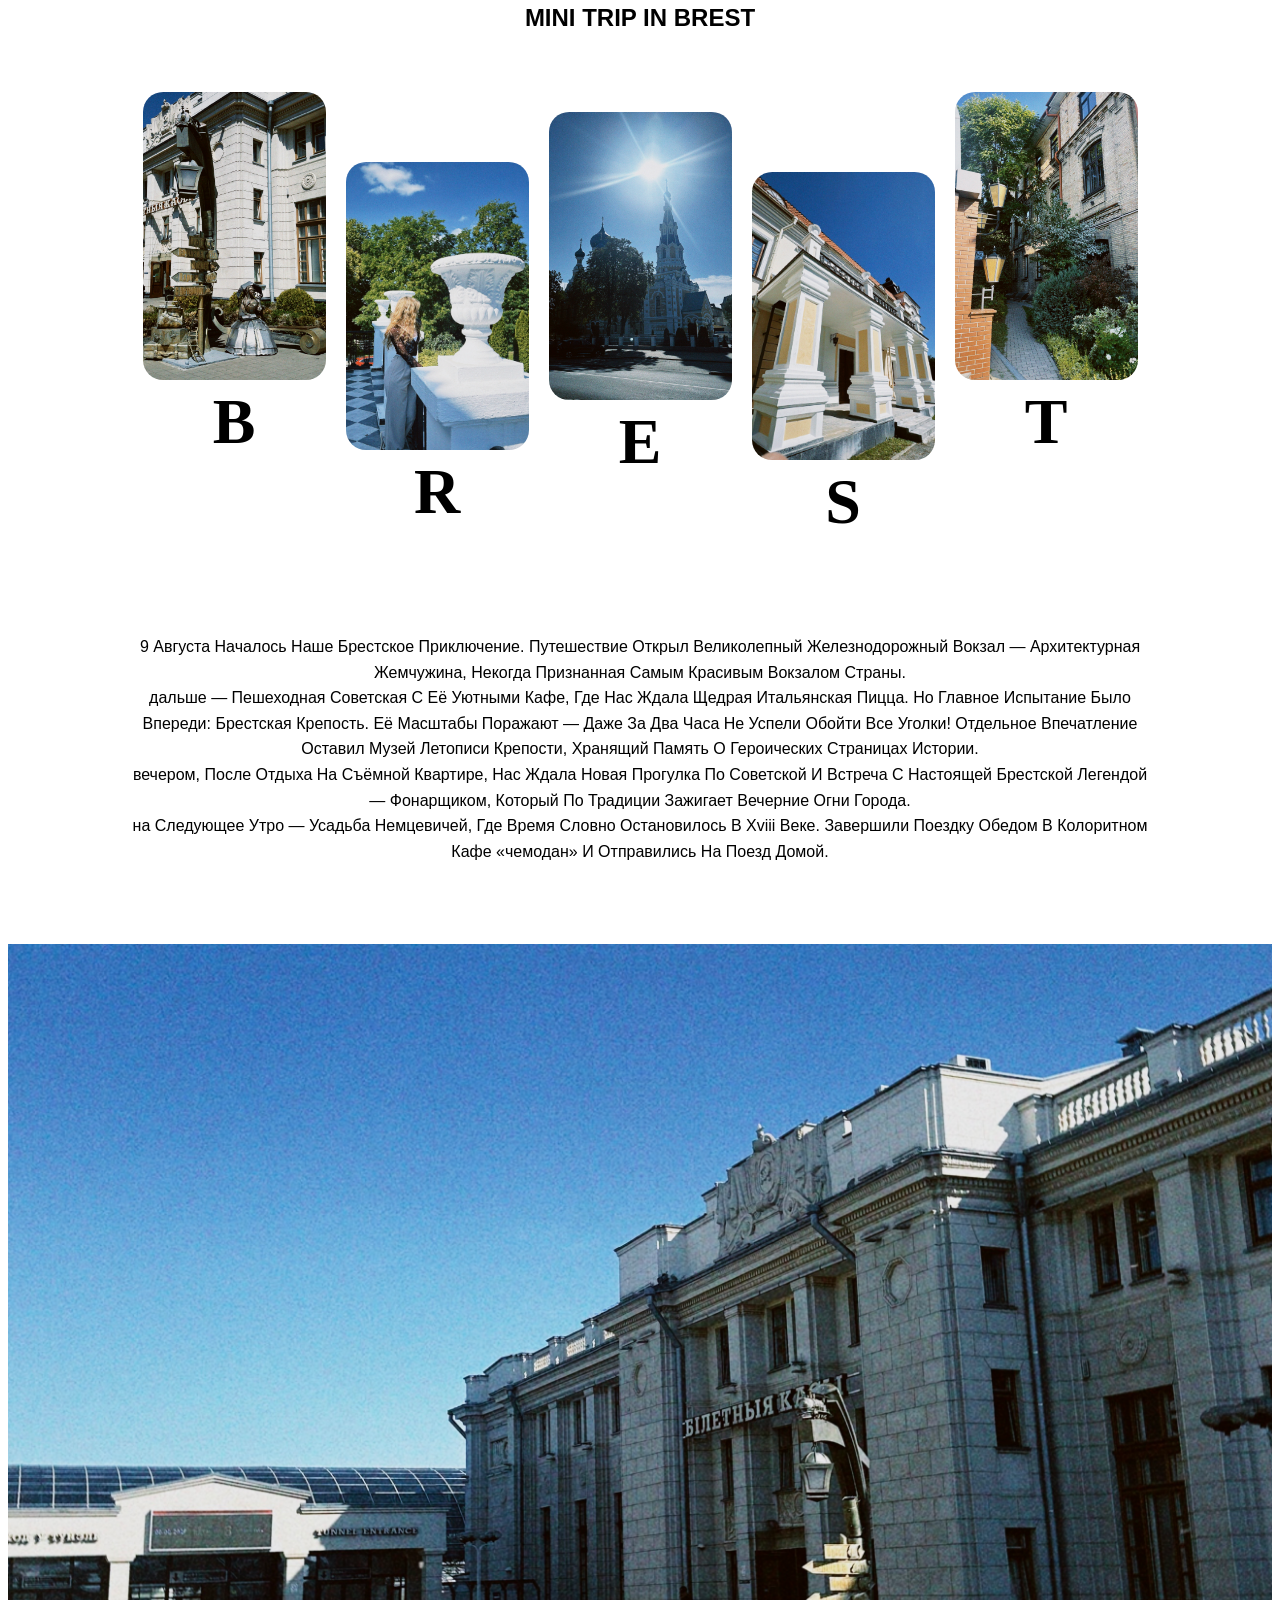
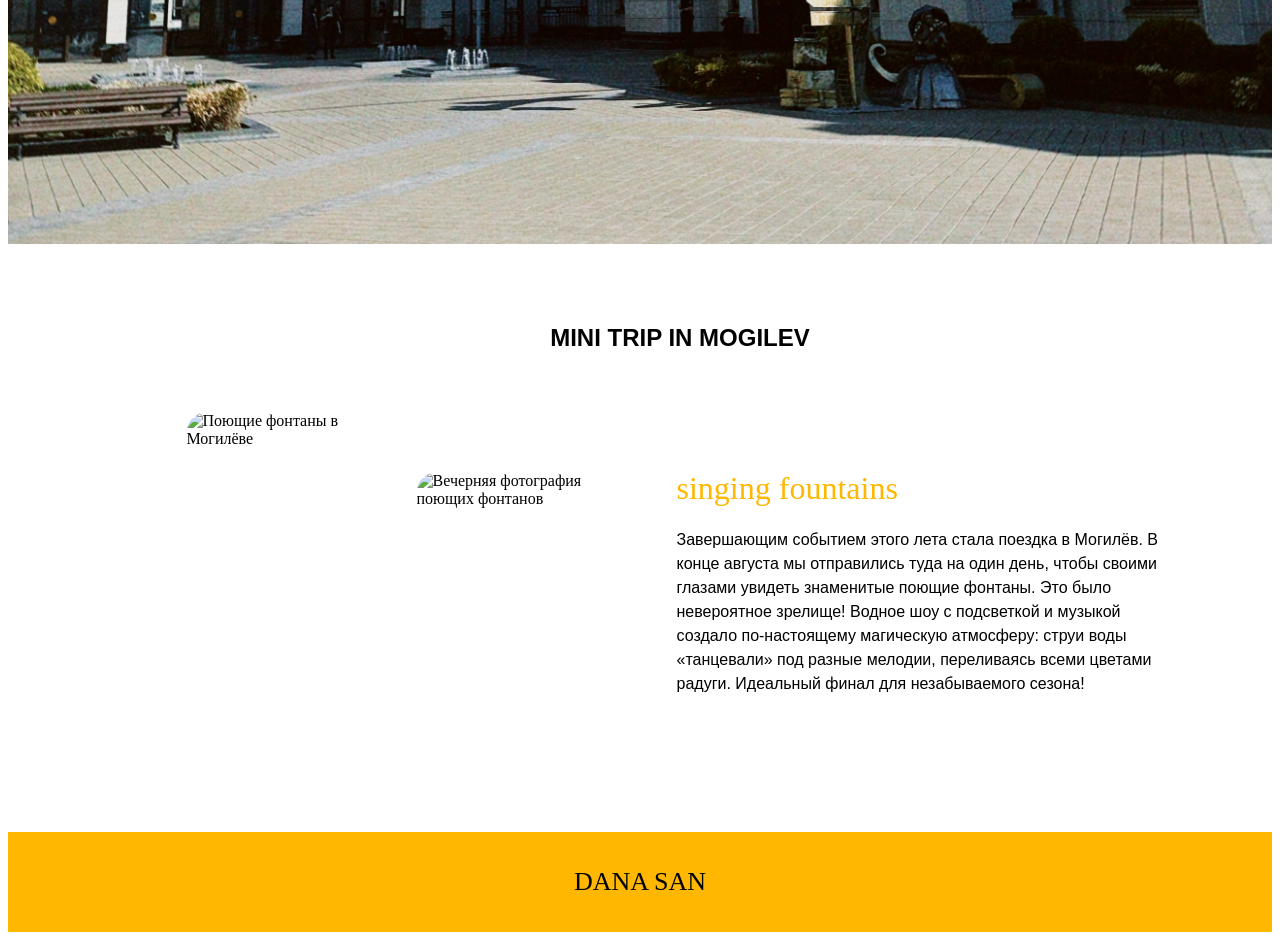
==== commit 2de37c84: "merge: resolve header conflict" ====
--- a/index.html
+++ b/index.html
@@ -10,9 +10,16 @@
 <title>My Summer — Dana San Visuals</title>
 </head>
 <body>
-    <header class="site-header-dark">
-        <h1>DANA SAN — MY SUMMER</h1>
-    </header>
+
+ <header class="site-header">
+    <nav class="site-nav">
+        <a href="#home">HOME</a>
+        <a href="#about">ABOUT</a>
+        <a href="#portfolio">PORTFOLIO</a>
+    </nav>
+ </header>
+
+>>>>>>> feature/header
 <main class="MY-SUMMER-WHITE">
 
 <section class="HOME" id="home" aria-labelledby="page-title">
--- a/style.css
+++ b/style.css
@@ -1086,12 +1086,18 @@
   .MOGILEV .text-wrapper-13 { font-size: 20px; }
 }
 
+<<<<<<< HEAD
 /* ========== ТЁМНАЯ ШАПКА (для конфликта в main) ========== */
 .site-header-dark {
+=======
+/* ========== SITE HEADER ========== */
+.site-header {
+>>>>>>> feature/header
   position: sticky;
   top: 0;
   z-index: 100;
   width: 100%;
+<<<<<<< HEAD
   background-color: #000;
   padding: 20px 24px;
   box-shadow: 0 2px 12px rgba(0, 0, 0, 0.25);
@@ -1106,10 +1112,43 @@
   letter-spacing: 2px;
   margin: 0;
   line-height: 1.2;
+=======
+  background-color: rgba(255, 255, 255, 0.95);
+  backdrop-filter: blur(8px);
+  border-bottom: 2px solid var(--yellow);
+  padding: 16px 24px;
+}
+
+.site-nav {
+  display: flex;
+  justify-content: center;
+  align-items: center;
+  gap: 40px;
+  max-width: 1100px;
+  margin: 0 auto;
+}
+
+.site-nav a {
+  font-family: "Poppins", sans-serif;
+  font-weight: 600;
+  font-size: 14px;
+  letter-spacing: 1.5px;
+  color: #000;
+  text-decoration: none;
+  padding: 6px 2px;
+  border-bottom: 2px solid transparent;
+  transition: color 0.2s, border-color 0.2s;
+}
+
+.site-nav a:hover {
+  color: var(--yellow);
+  border-bottom-color: var(--yellow);
+>>>>>>> feature/header
 }
 
 /* Мобильная версия */
 @media (max-width: 900px) {
+<<<<<<< HEAD
   .site-header-dark {
     padding: 14px 16px;
   }
@@ -1125,4 +1164,16 @@
     font-size: 14px;
     letter-spacing: 0.5px;
   }
+=======
+  .site-header {
+    padding: 12px 16px;
+  }
+  .site-nav {
+    gap: 20px;
+  }
+  .site-nav a {
+    font-size: 12px;
+    letter-spacing: 1px;
+  }
+>>>>>>> feature/header
 }
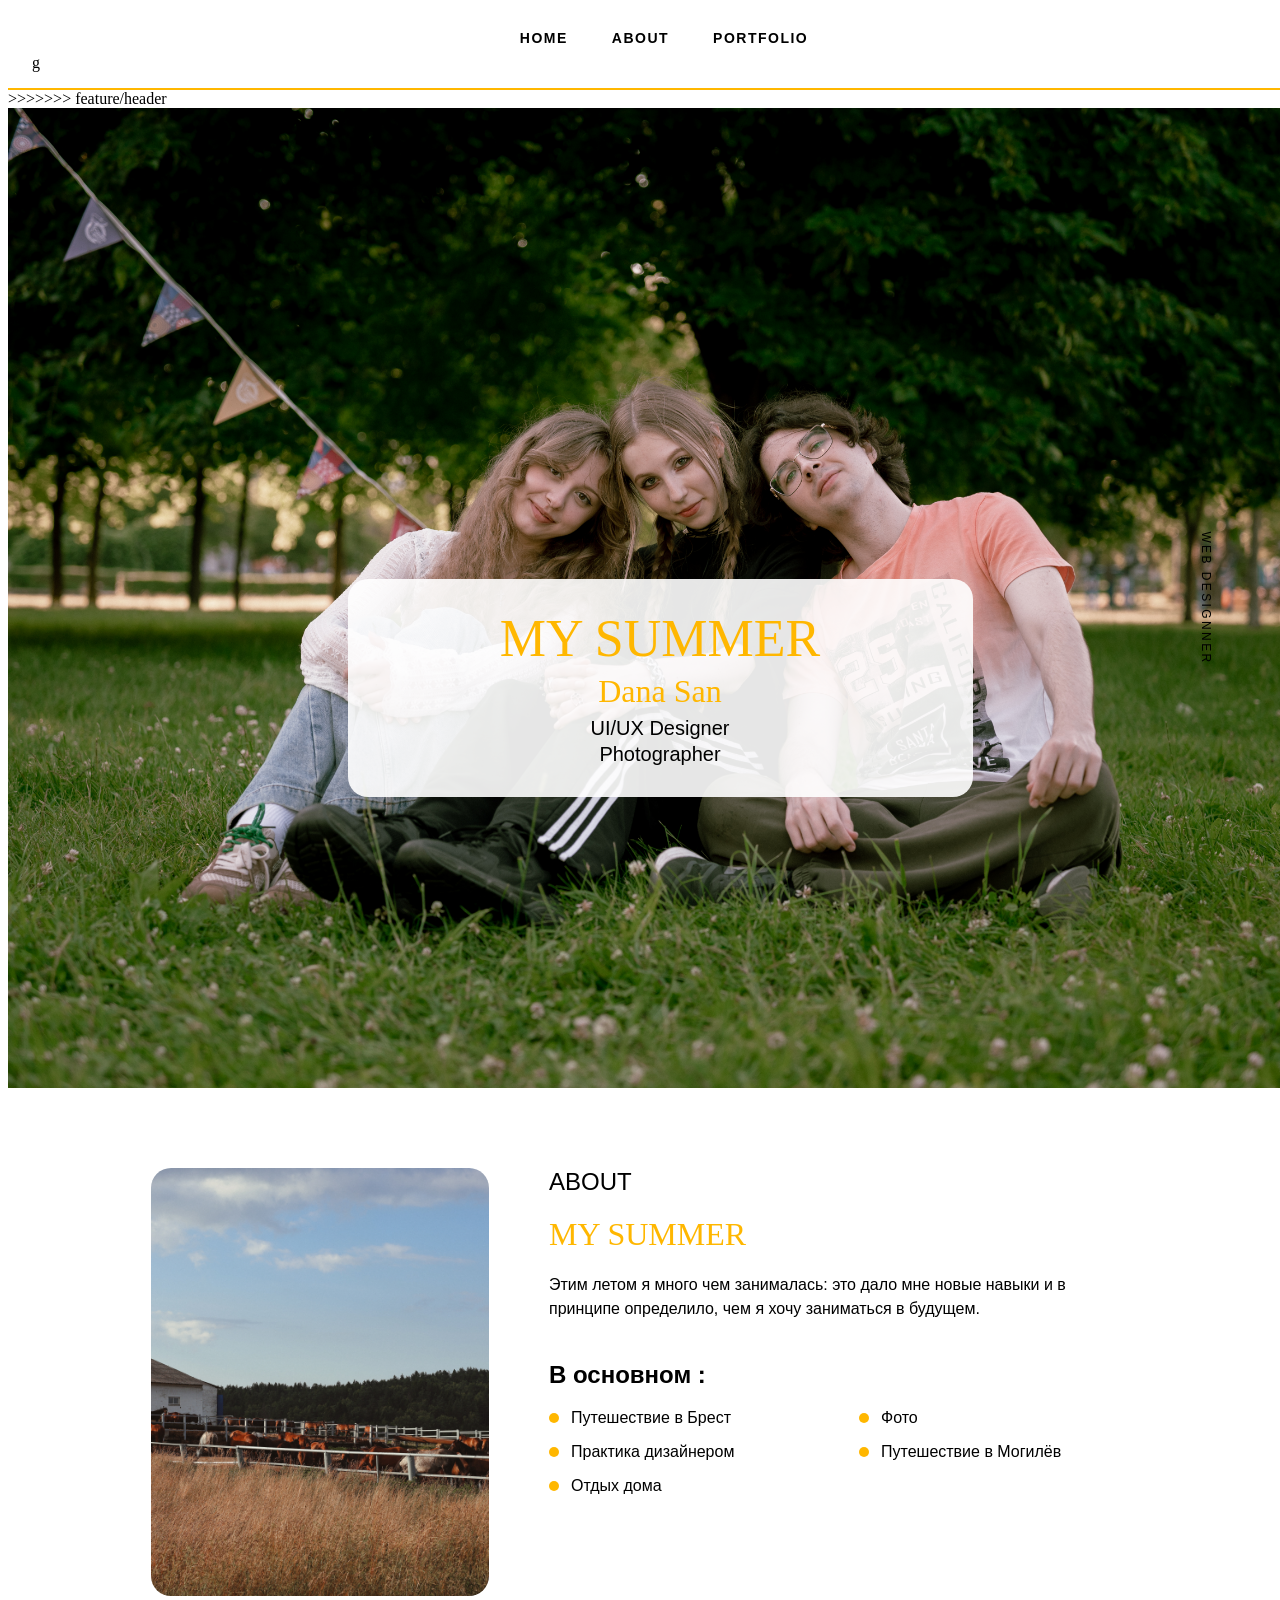
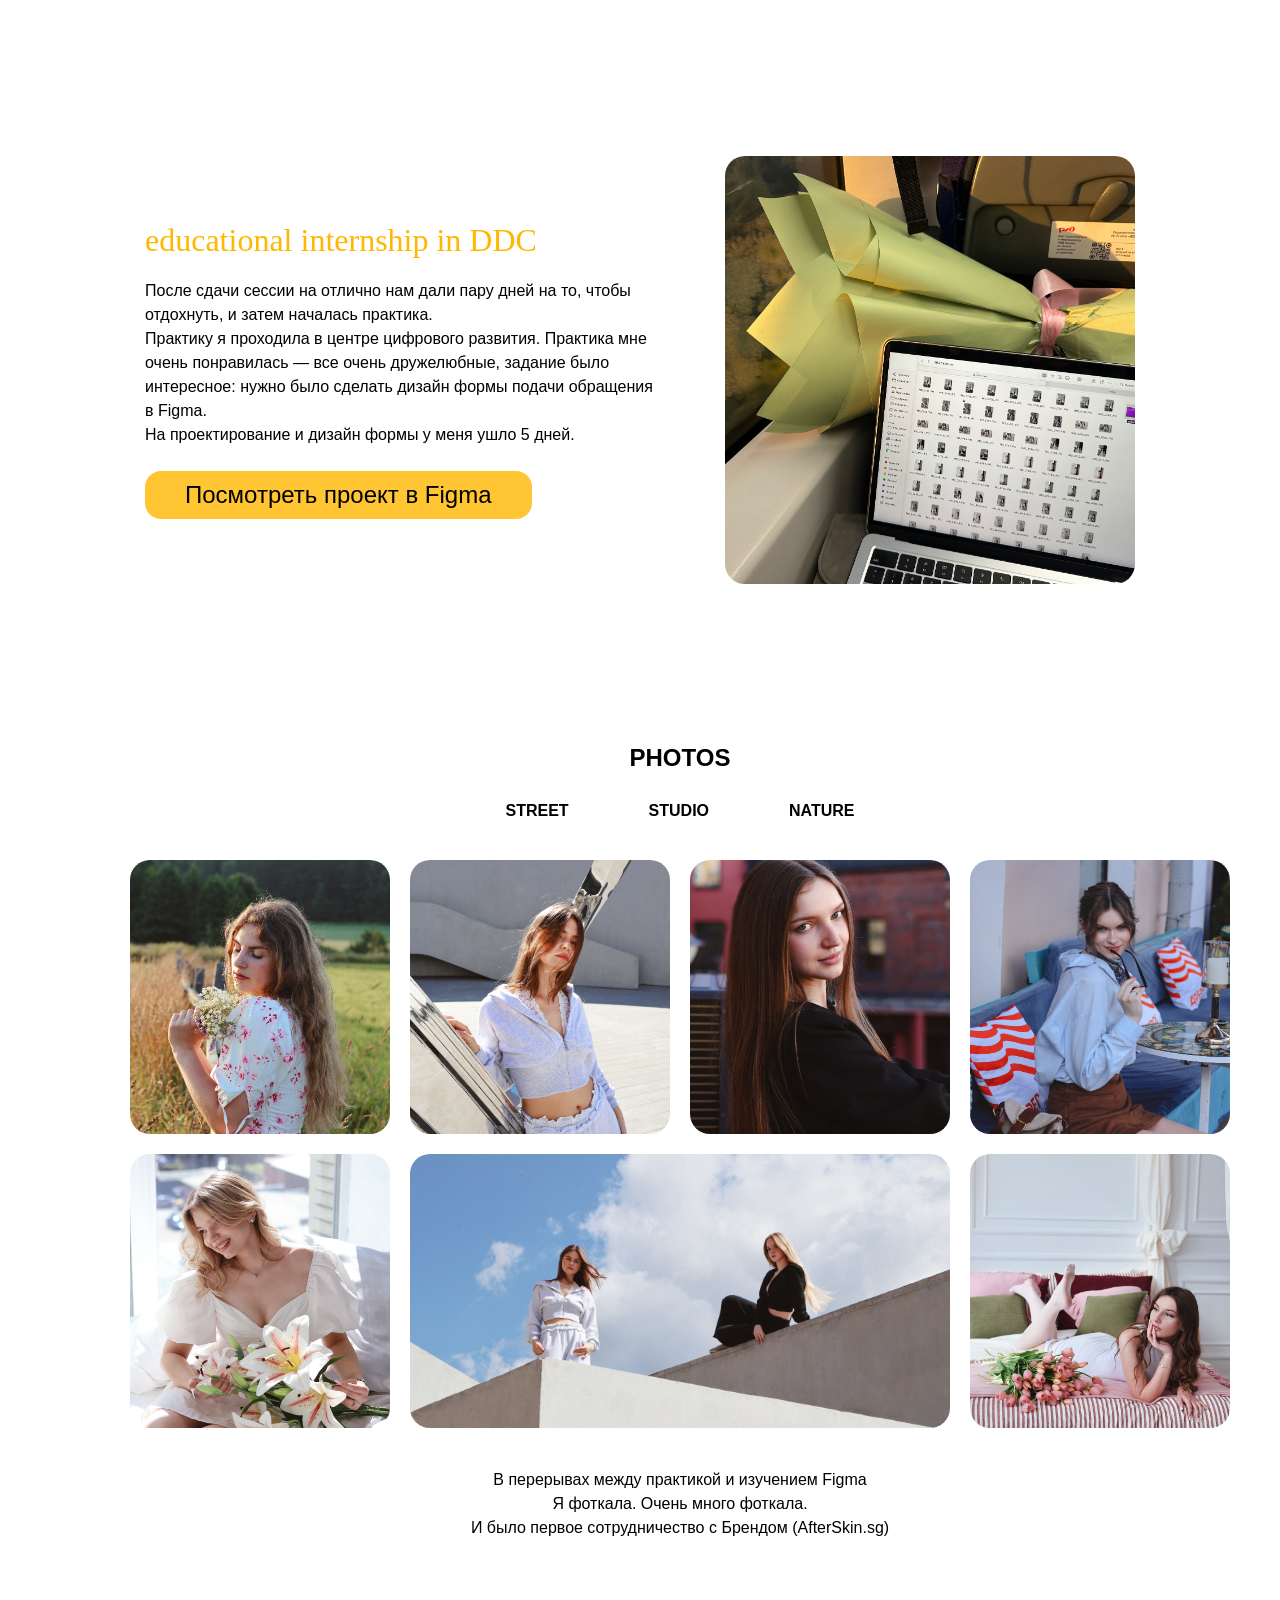
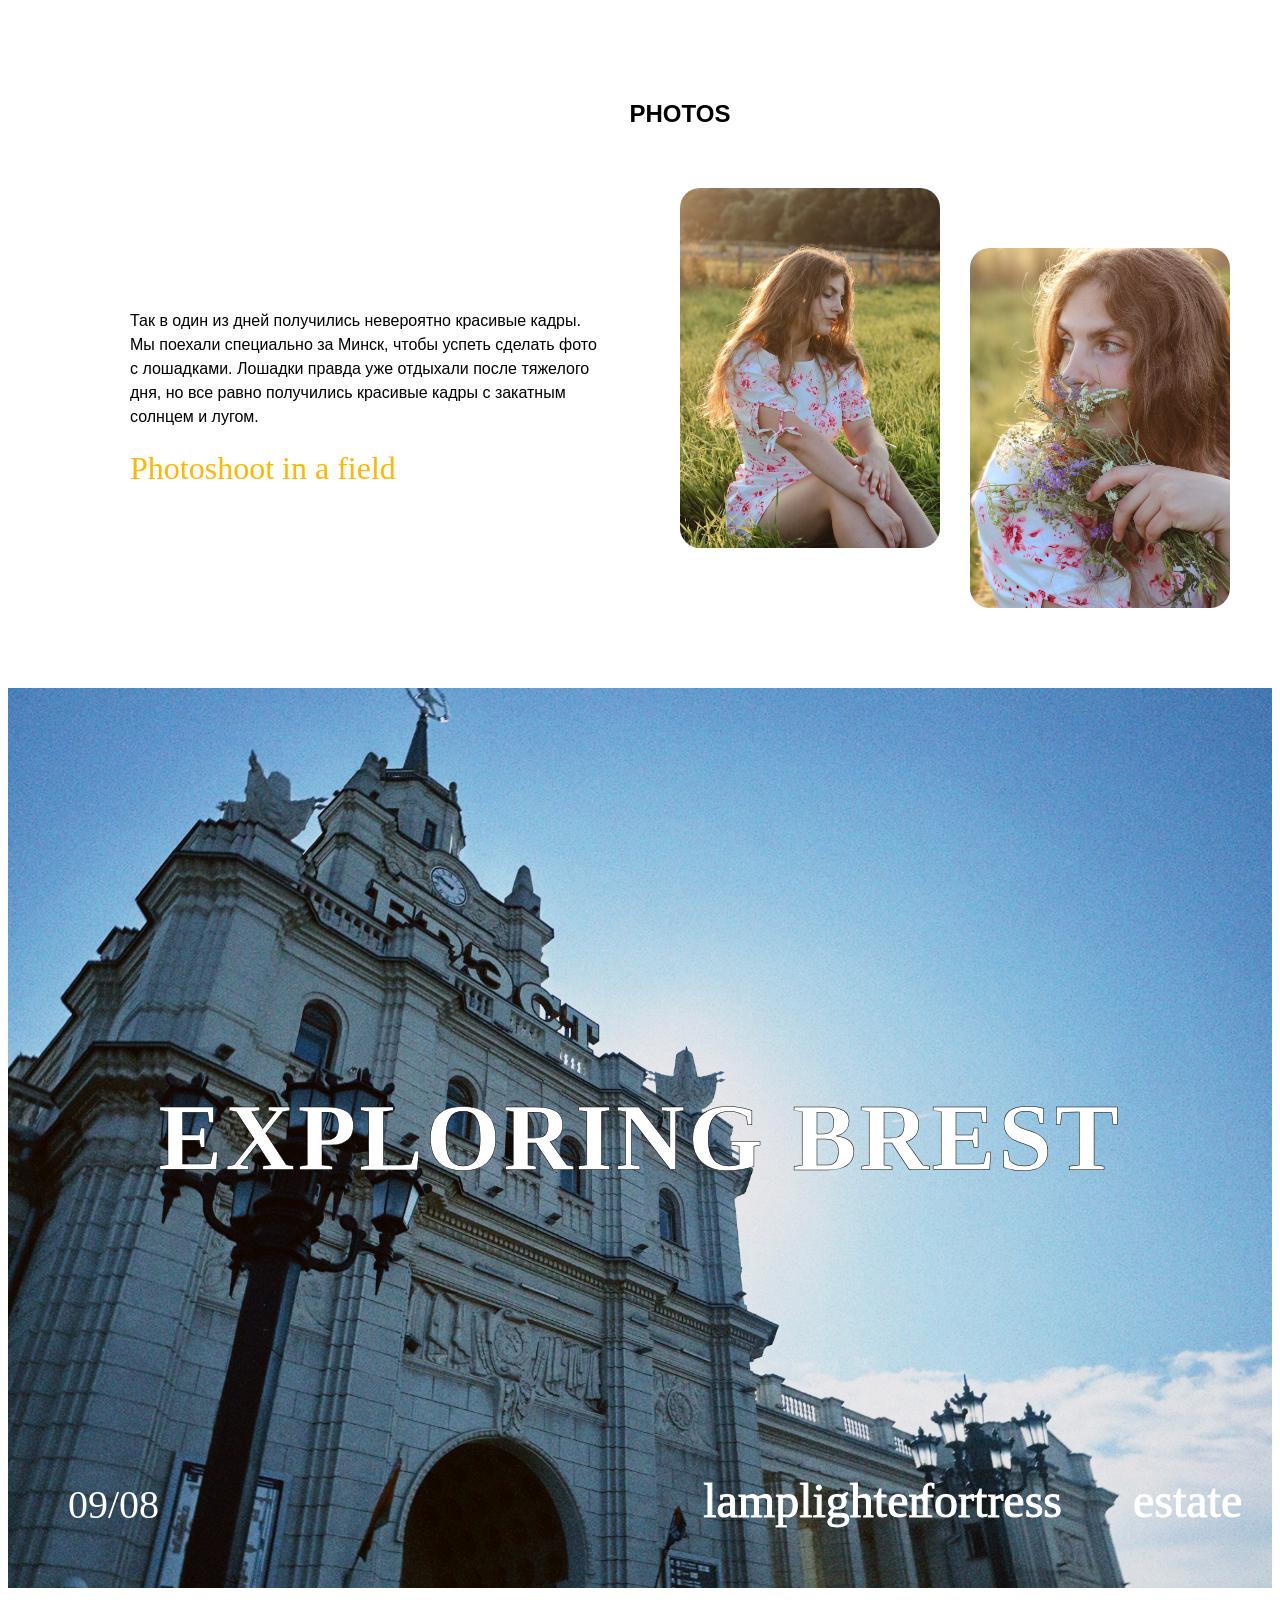
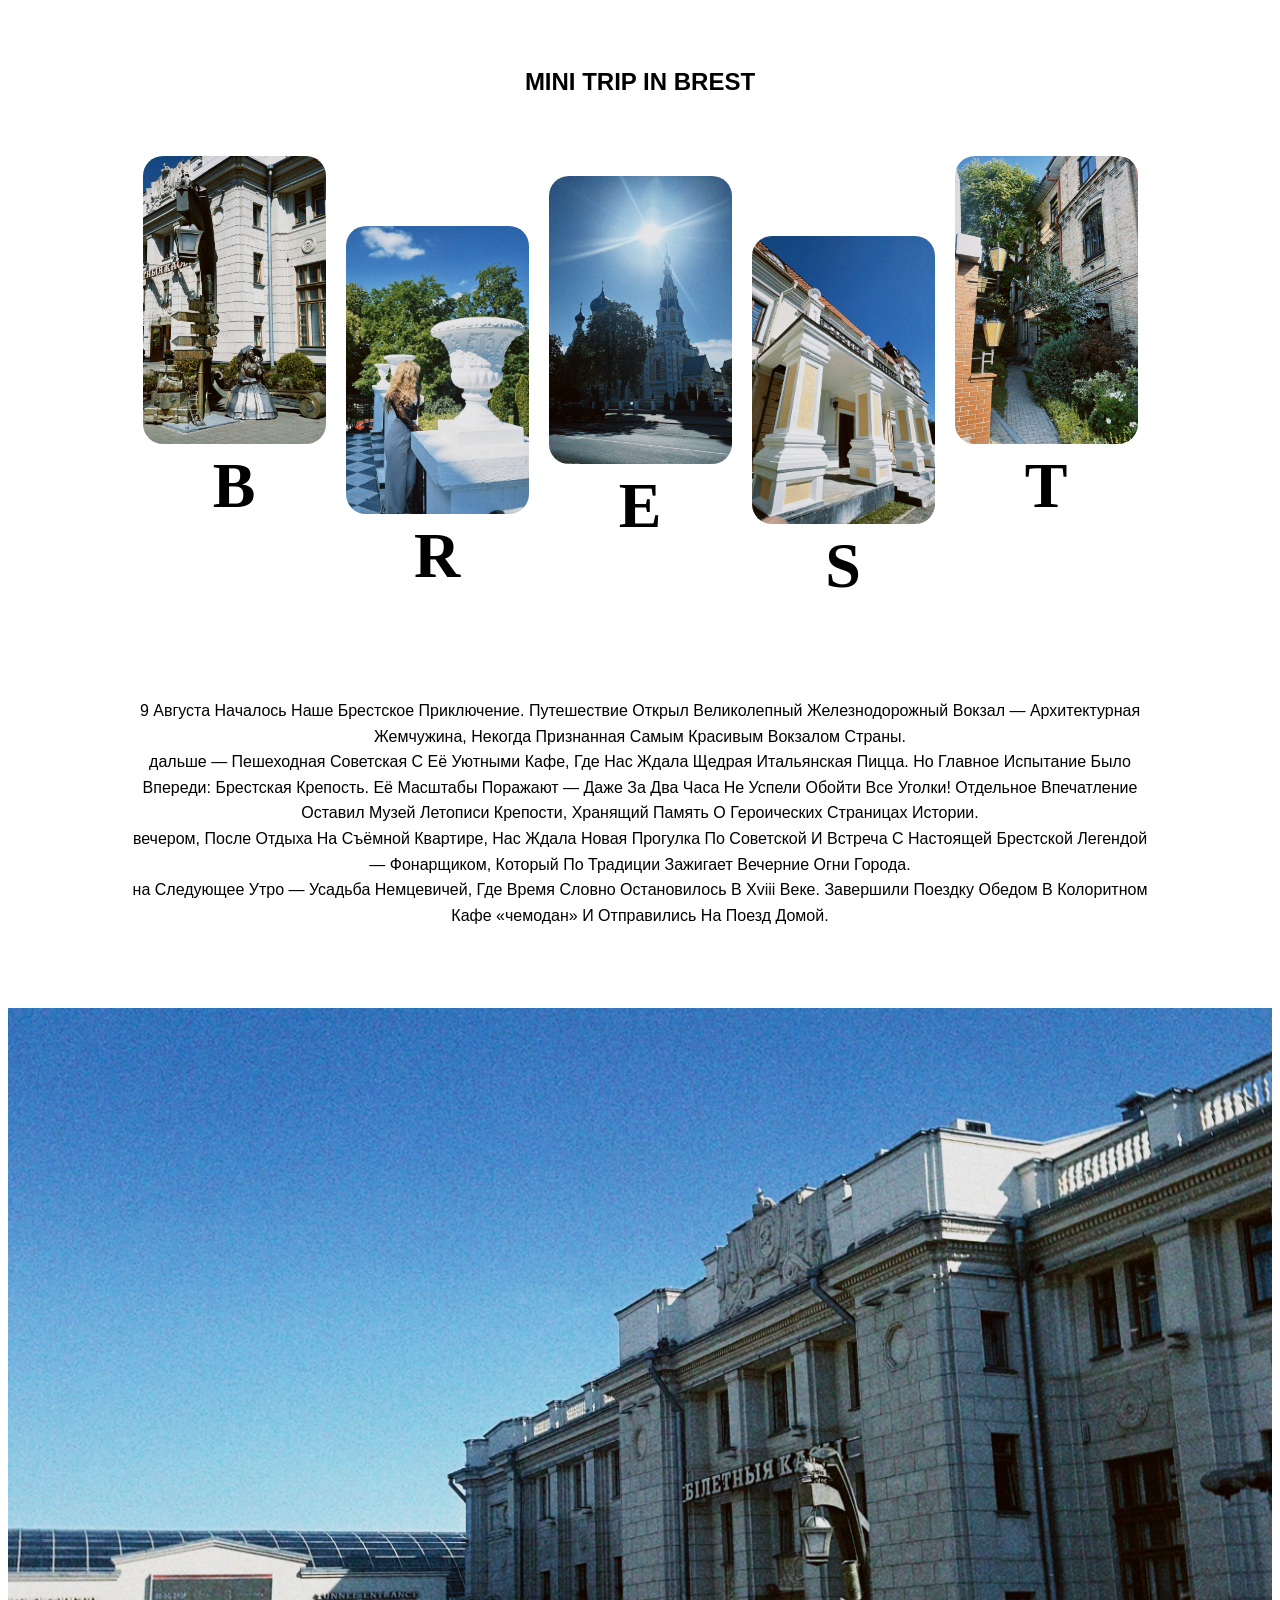
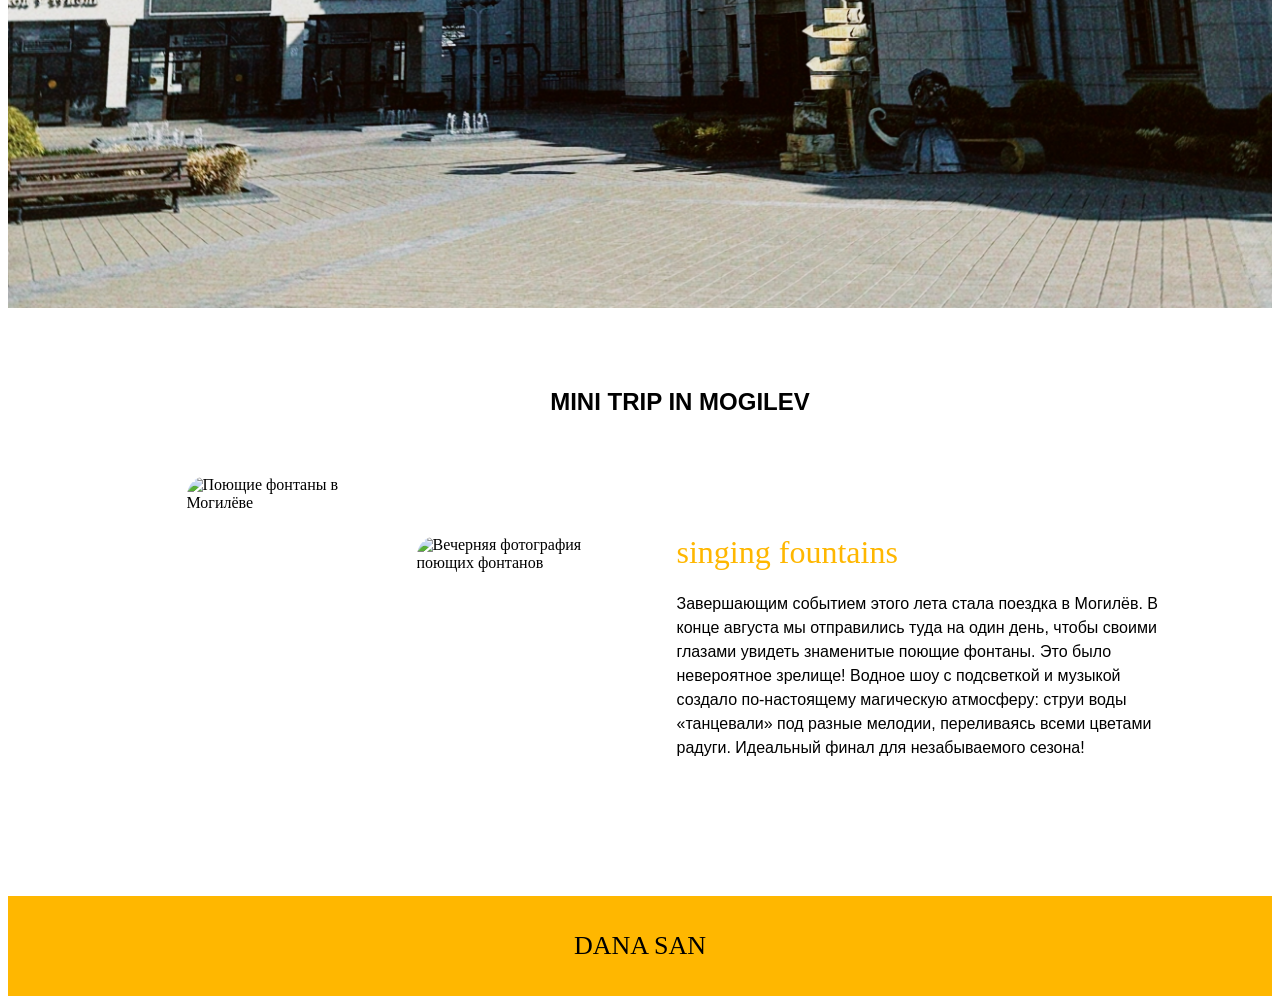
==== commit f7adbebf: "merge: resolve header conflict" ====
--- a/index.html
+++ b/index.html
@@ -17,7 +17,7 @@
         <a href="#about">ABOUT</a>
         <a href="#portfolio">PORTFOLIO</a>
     </nav>
- </header>
+ g</header>
 
 >>>>>>> feature/header
 <main class="MY-SUMMER-WHITE">
@@ -212,11 +212,8 @@
         <a class="text-wrapper-28" href="#home">HOME</a>
         <a class="text-wrapper-29" href="#about">ABOUT</a>
         <a class="text-wrapper-30" href="#portfolio">PORTFOLIO</a>
-        <a class="text-wrapper-31" href="#home">RESUME</a>
-        <a class="text-wrapper-32" href="#home">CONTACT</a>
-      </nav>
+    </nav>
       <p class="text-wrapper-33">DANA SAN</p>
-      <p class="text-wrapper-34">Copyright by Nikita Bielavin 2023</p>
     </div>
   </div>
 </footer>
--- a/style.css
+++ b/style.css
@@ -1086,33 +1086,12 @@
   .MOGILEV .text-wrapper-13 { font-size: 20px; }
 }
 
-<<<<<<< HEAD
-/* ========== ТЁМНАЯ ШАПКА (для конфликта в main) ========== */
-.site-header-dark {
-=======
 /* ========== SITE HEADER ========== */
 .site-header {
->>>>>>> feature/header
   position: sticky;
   top: 0;
   z-index: 100;
   width: 100%;
-<<<<<<< HEAD
-  background-color: #000;
-  padding: 20px 24px;
-  box-shadow: 0 2px 12px rgba(0, 0, 0, 0.25);
-  text-align: center;
-}
-
-.site-header-dark h1 {
-  font-family: "Pacifico", cursive;
-  font-weight: 400;
-  font-size: 24px;
-  color: var(--yellow);
-  letter-spacing: 2px;
-  margin: 0;
-  line-height: 1.2;
-=======
   background-color: rgba(255, 255, 255, 0.95);
   backdrop-filter: blur(8px);
   border-bottom: 2px solid var(--yellow);
@@ -1143,28 +1122,10 @@
 .site-nav a:hover {
   color: var(--yellow);
   border-bottom-color: var(--yellow);
->>>>>>> feature/header
 }
 
 /* Мобильная версия */
 @media (max-width: 900px) {
-<<<<<<< HEAD
-  .site-header-dark {
-    padding: 14px 16px;
-  }
-
-  .site-header-dark h1 {
-    font-size: 16px;
-    letter-spacing: 1px;
-  }
-}
-
-@media (max-width: 380px) {
-  .site-header-dark h1 {
-    font-size: 14px;
-    letter-spacing: 0.5px;
-  }
-=======
   .site-header {
     padding: 12px 16px;
   }
@@ -1175,5 +1136,4 @@
     font-size: 12px;
     letter-spacing: 1px;
   }
->>>>>>> feature/header
 }
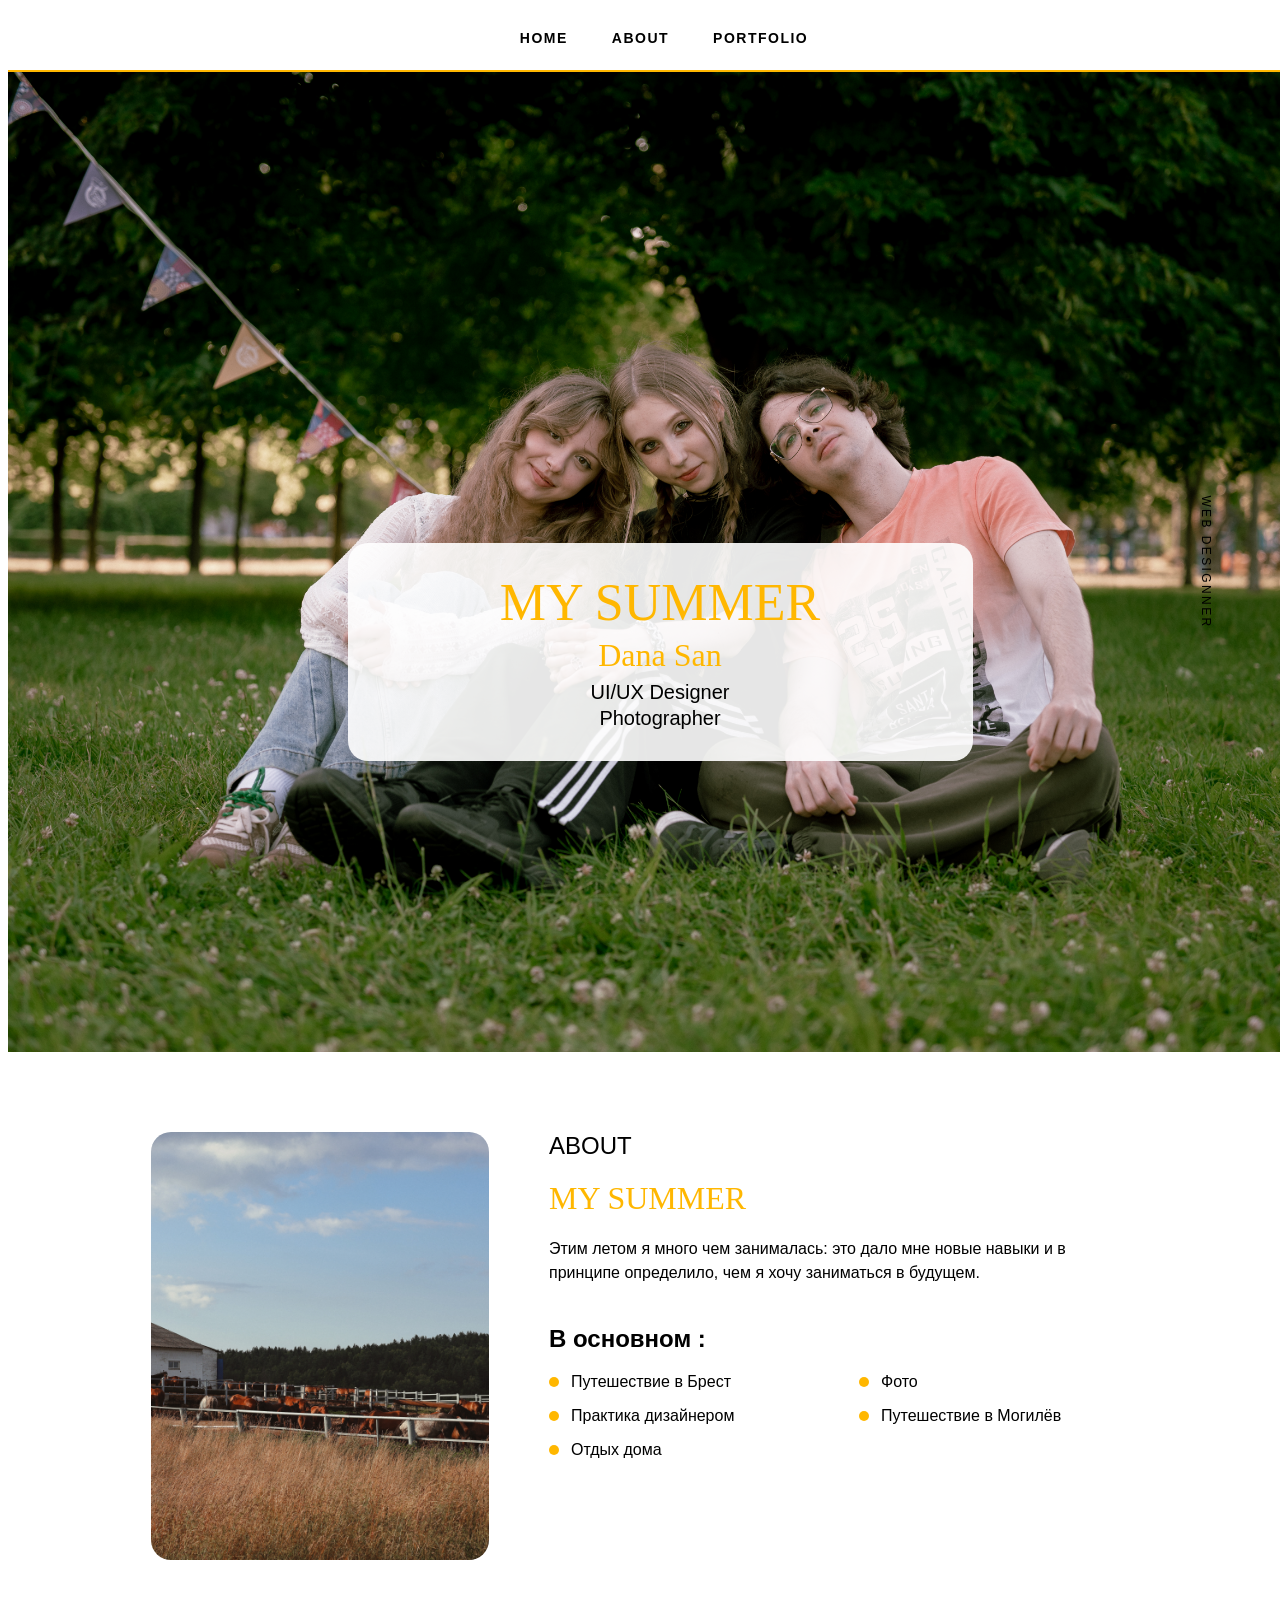
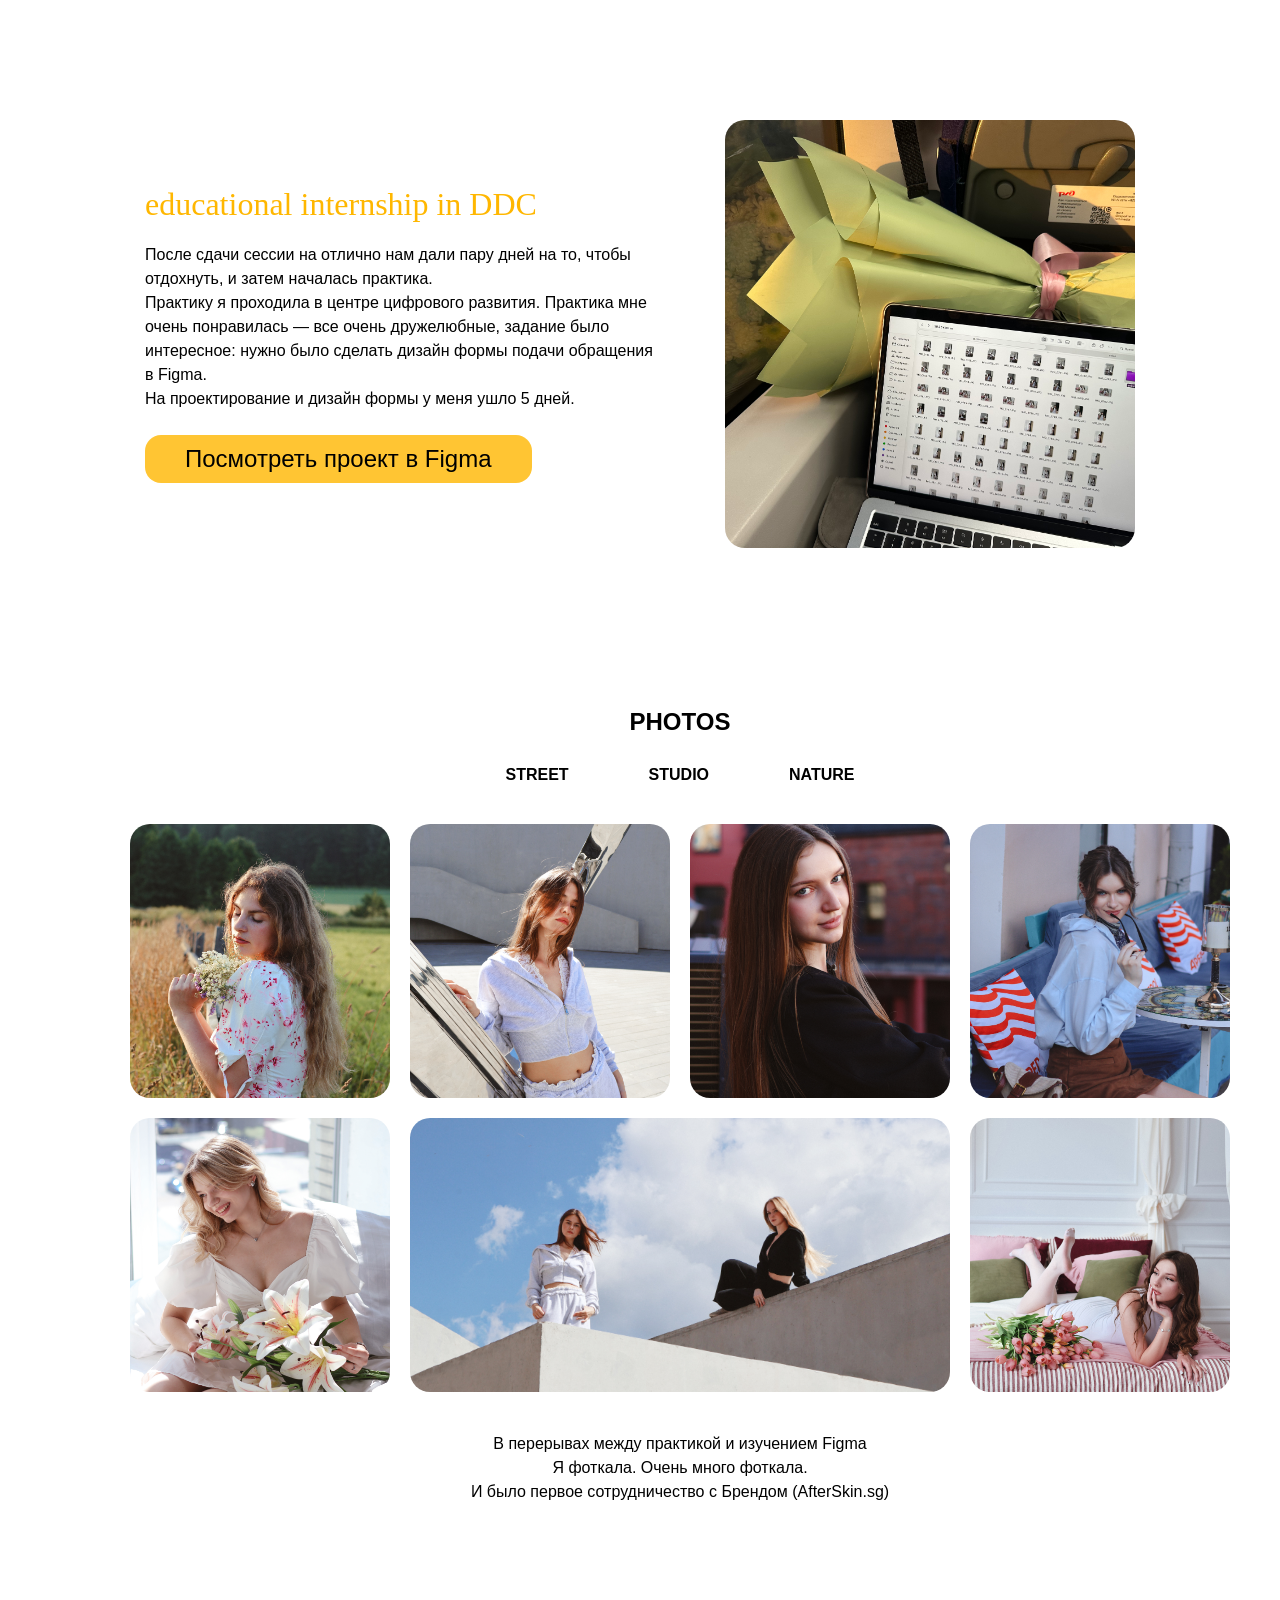
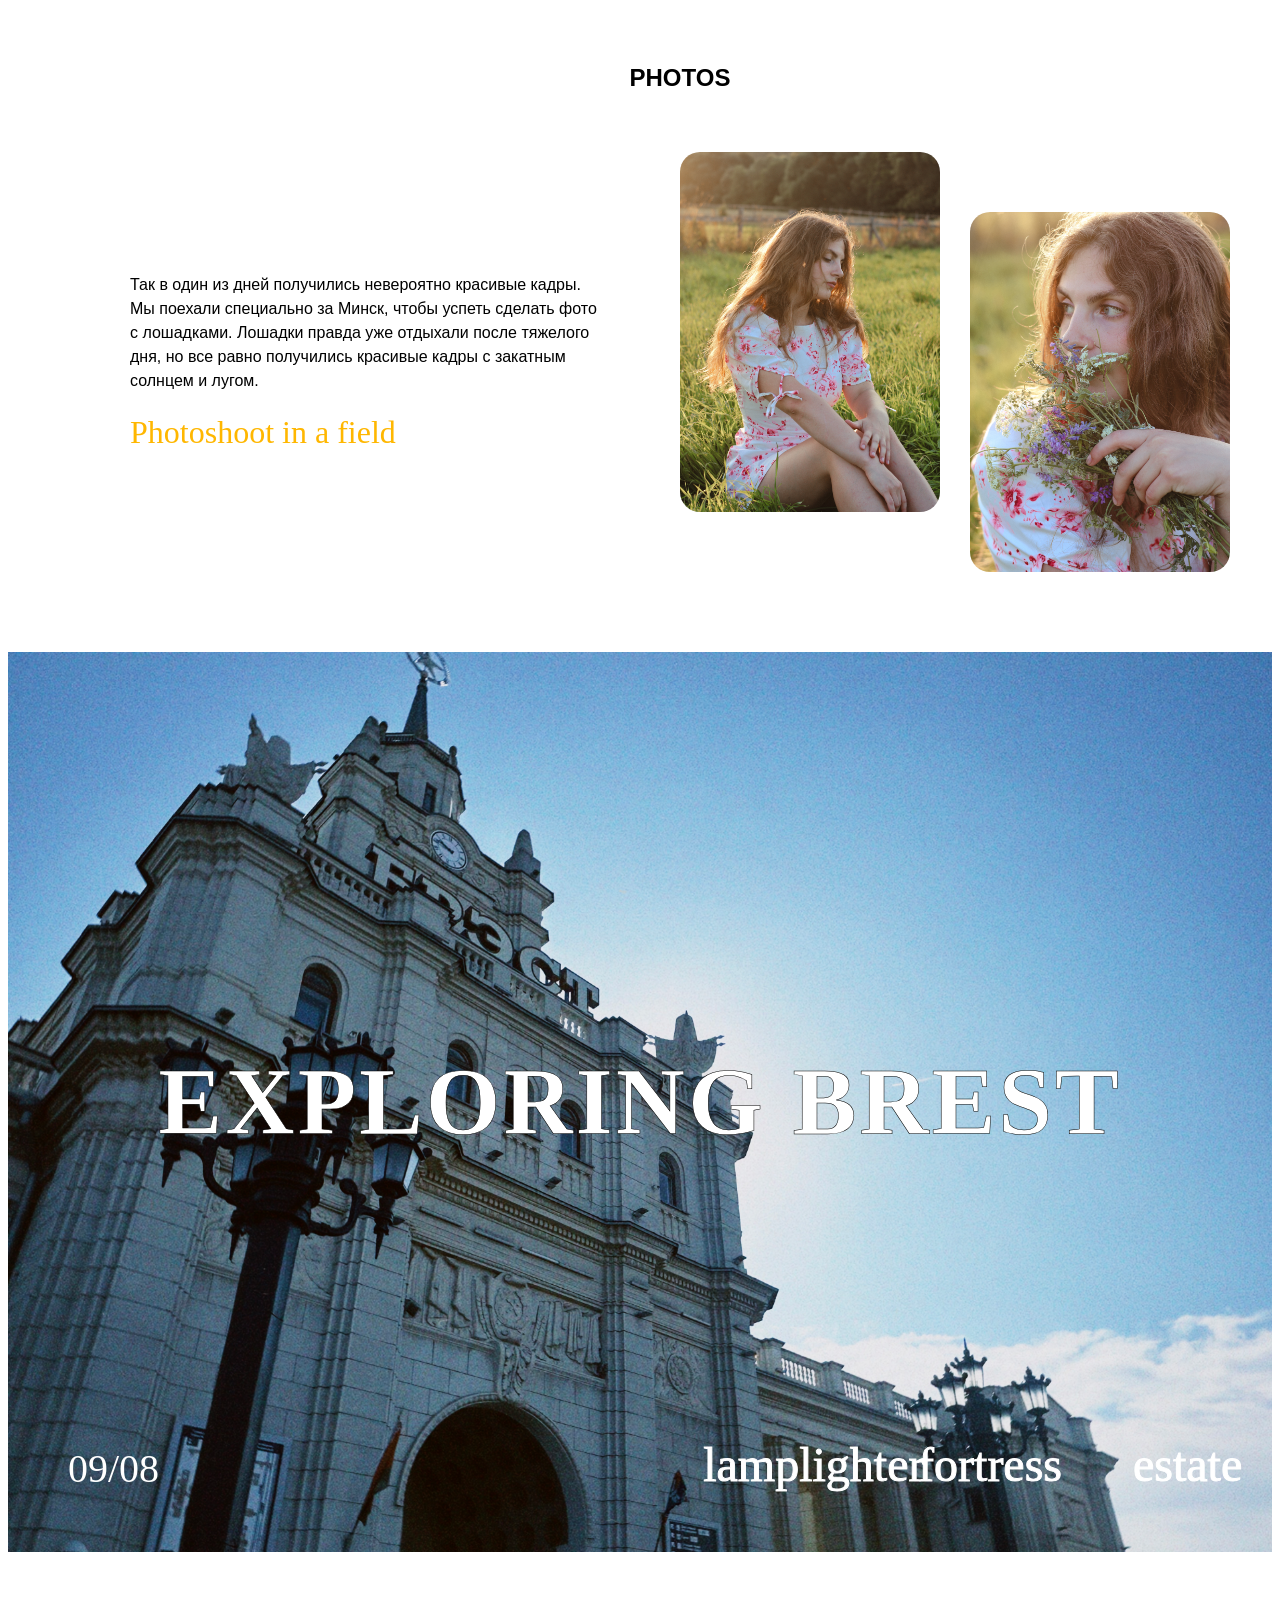
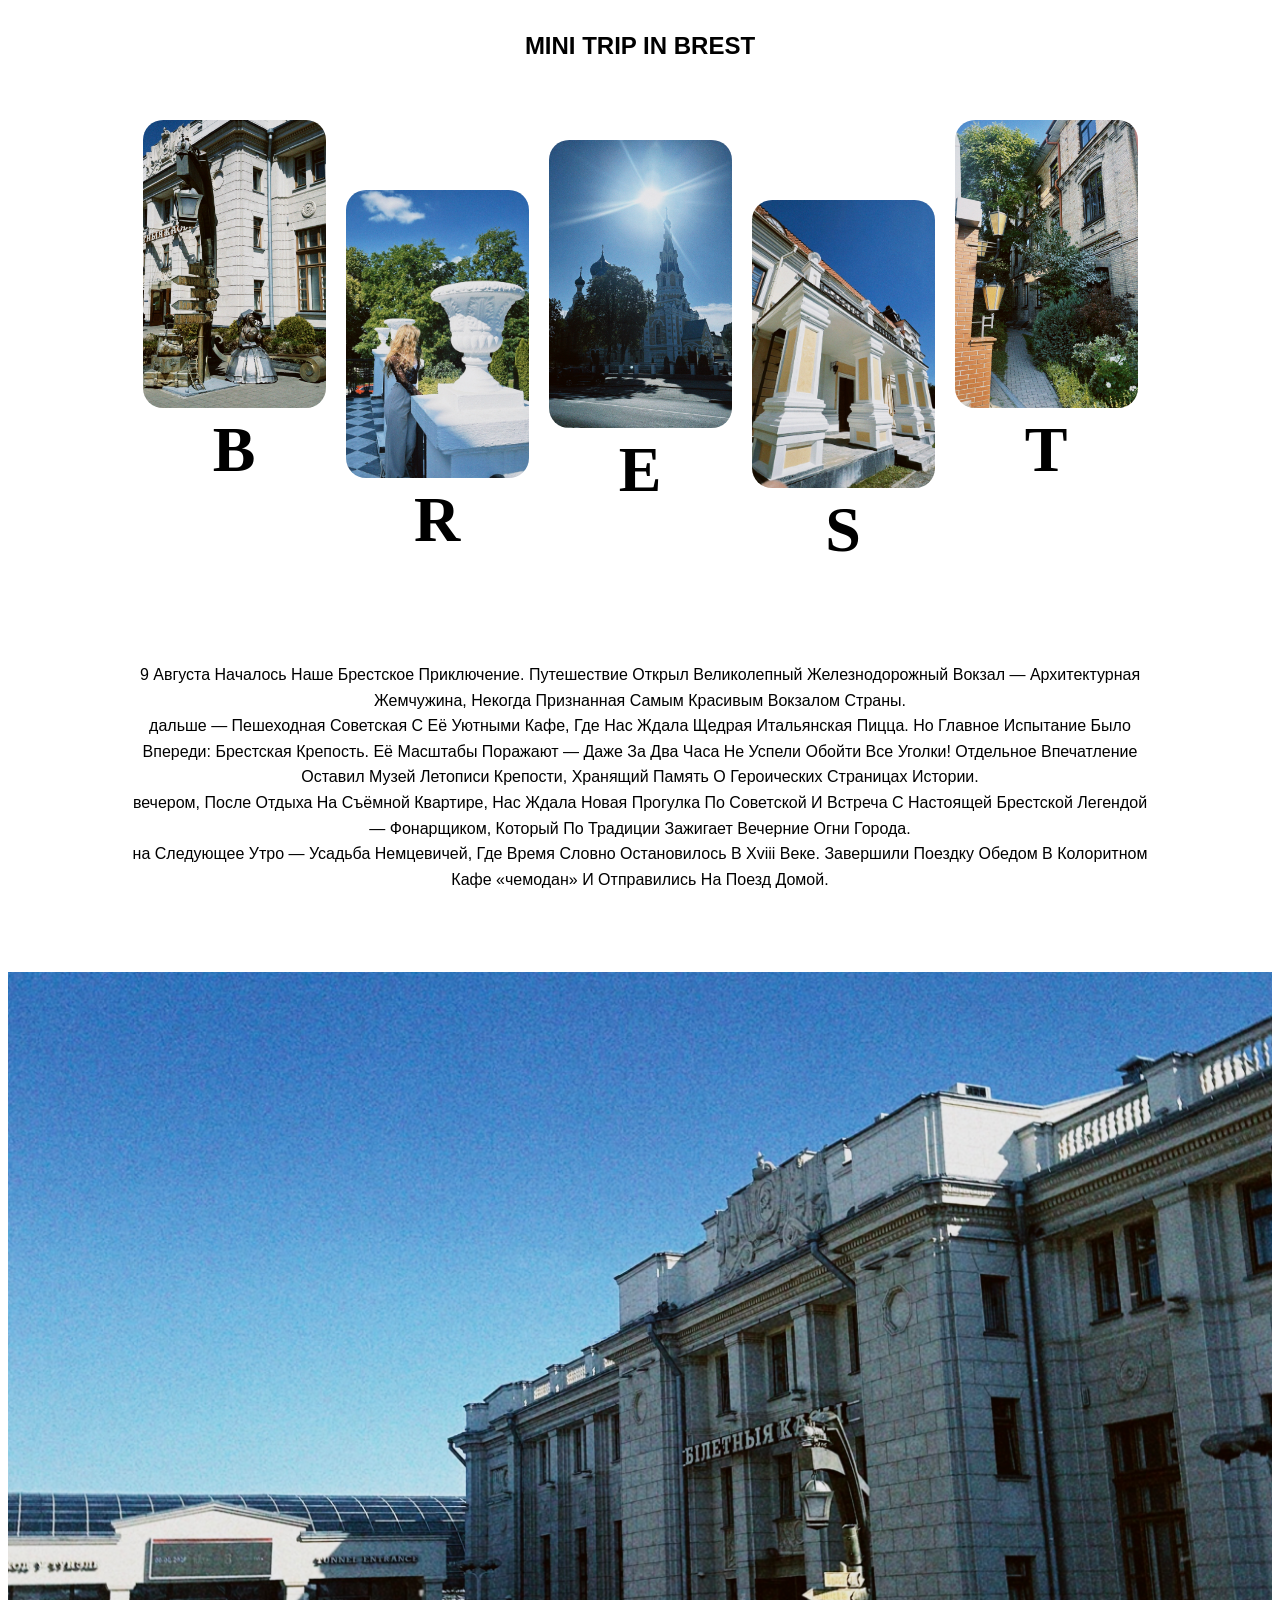
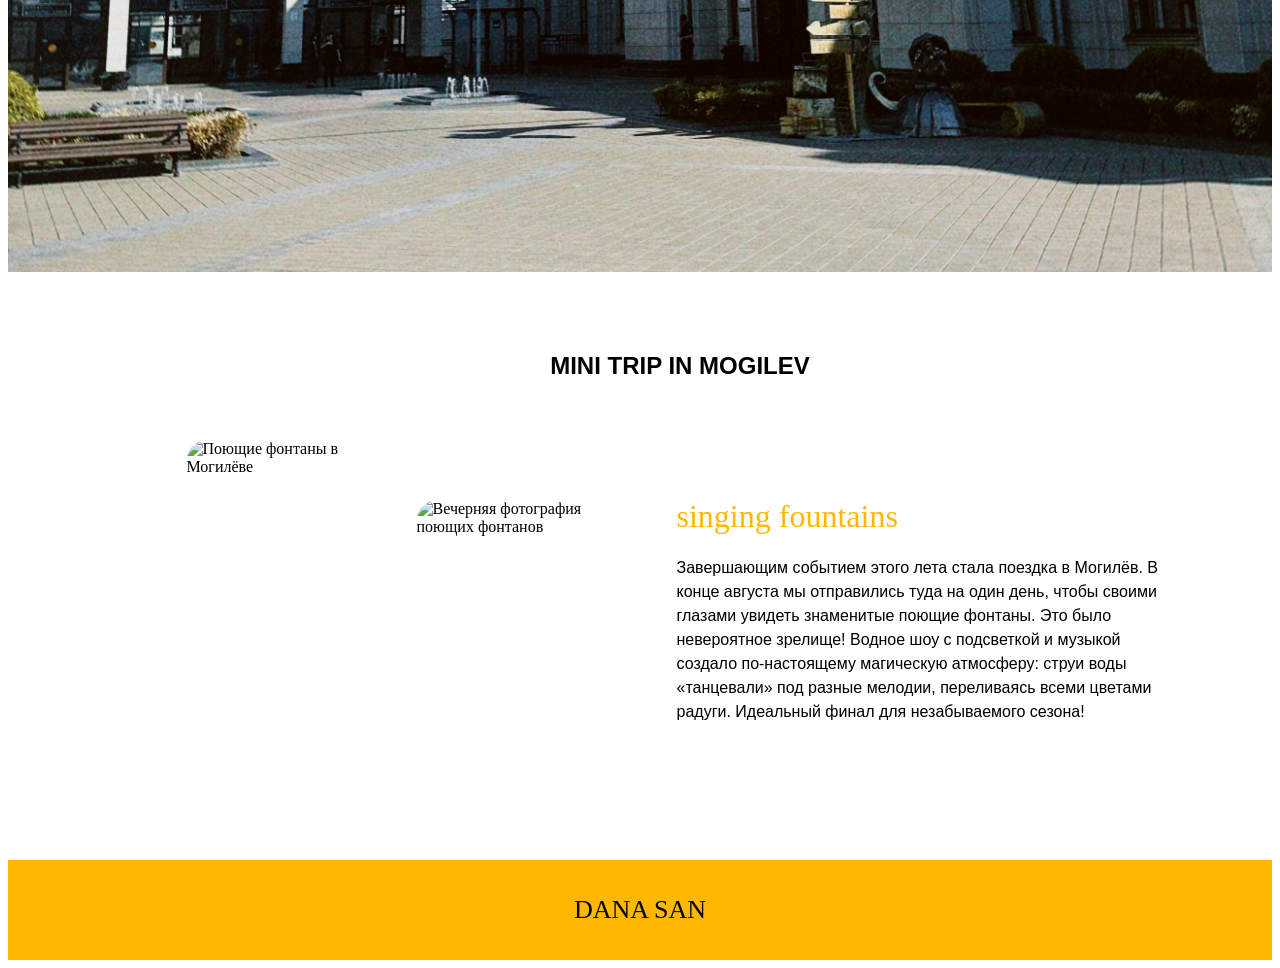
==== commit 350d1454: "Finally version" ====
--- a/index.html
+++ b/index.html
@@ -17,9 +17,7 @@
         <a href="#about">ABOUT</a>
         <a href="#portfolio">PORTFOLIO</a>
     </nav>
- g</header>
-
->>>>>>> feature/header
+ </header>
 <main class="MY-SUMMER-WHITE">
 
 <section class="HOME" id="home" aria-labelledby="page-title">
@@ -214,6 +212,7 @@
         <a class="text-wrapper-30" href="#portfolio">PORTFOLIO</a>
     </nav>
       <p class="text-wrapper-33">DANA SAN</p>
+      <p class="text-wrapper-34">Copyright by Nikita Bielavin 2023</p>
     </div>
   </div>
 </footer>
